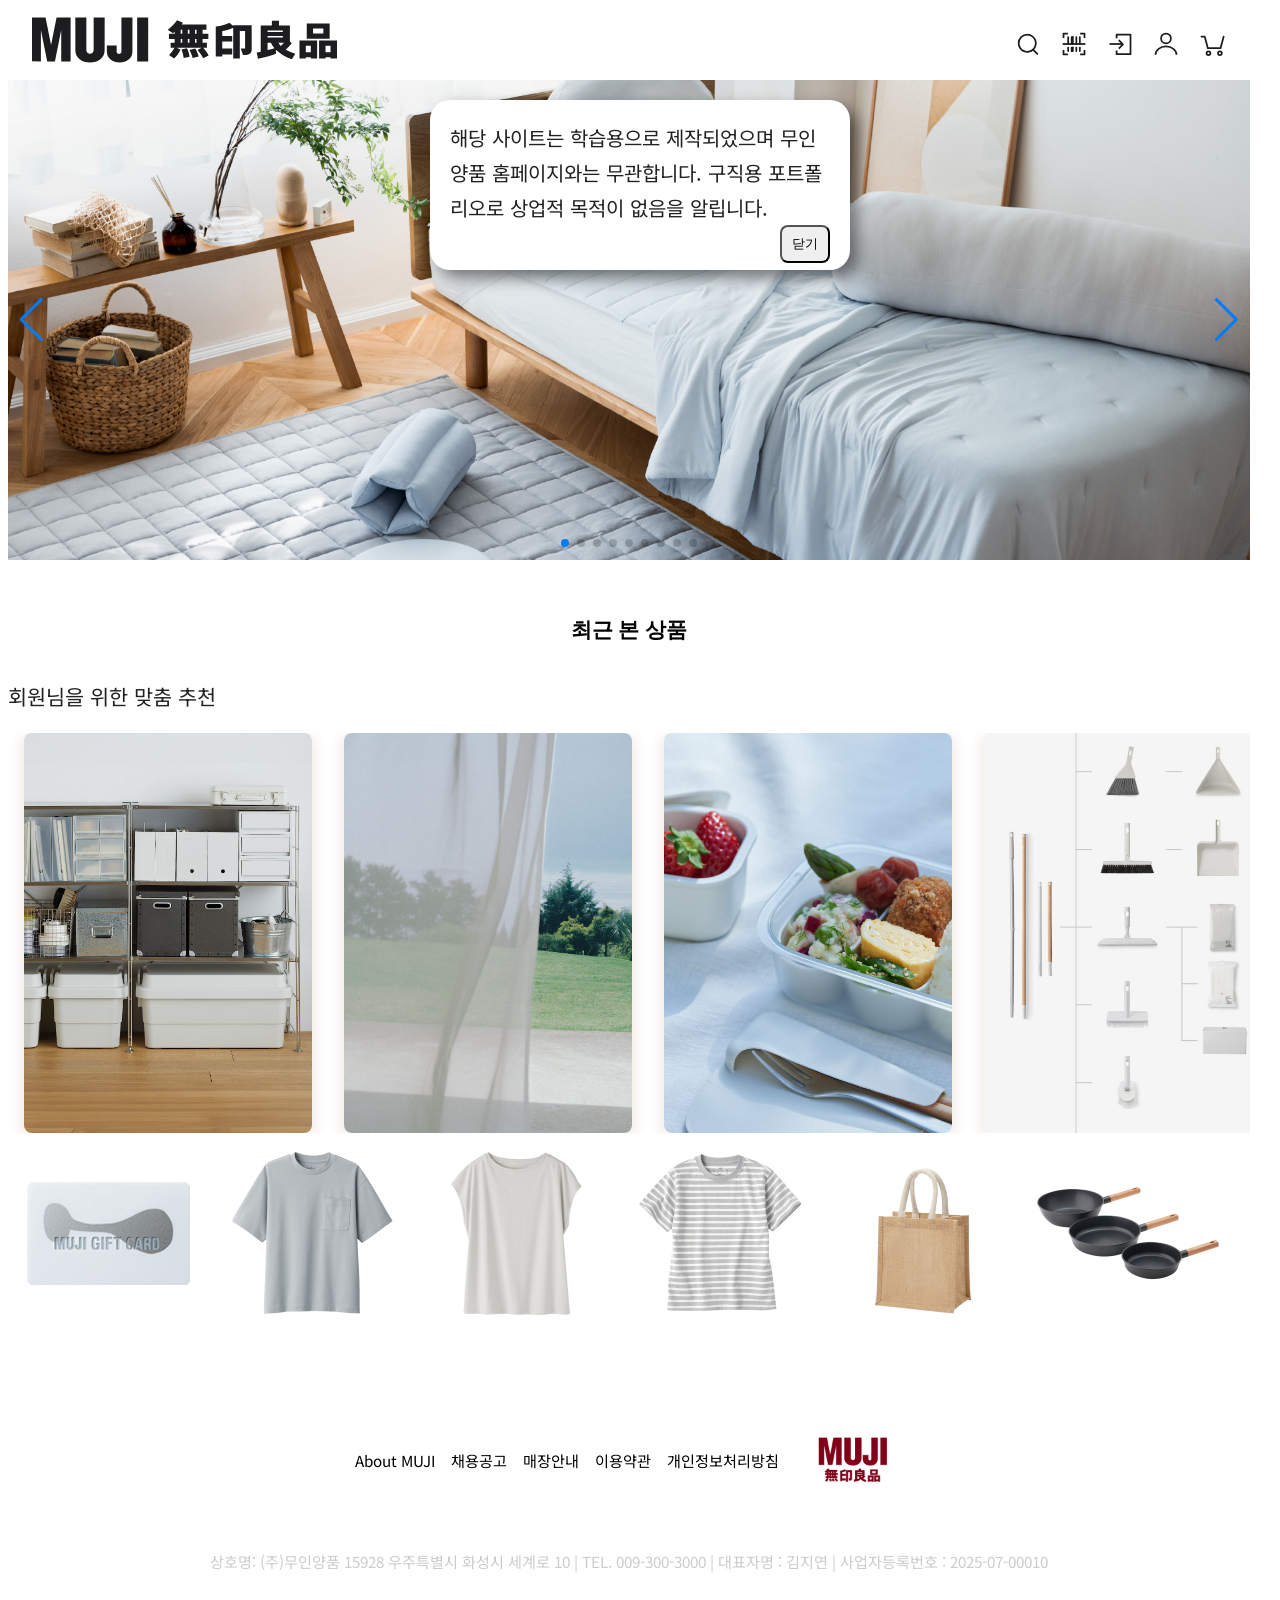
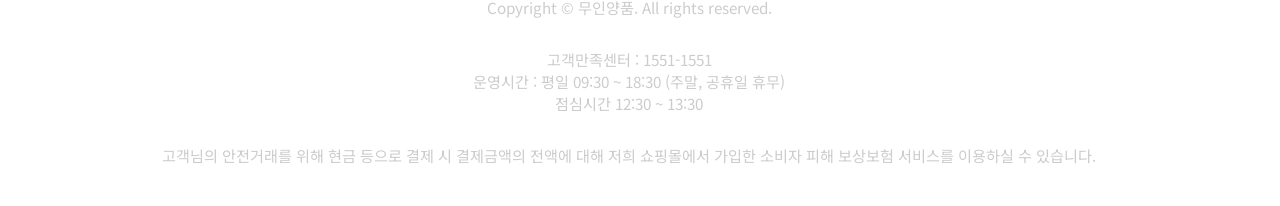
==== index.html @ 249a3c45 "Initial commit: MUJI project" ====
<!DOCTYPE html>
<html lang="ko">
  <head>
    <meta charset="UTF-8" />
    <meta name="viewport" content="width=device-width, initial-scale=1.0" />
    <title>무인양품(MUJI) 온라인스토어!</title>
    <link rel="stylesheet" href="css/index.css" />
    <link rel="stylesheet" href="https://cdn.jsdelivr.net/npm/swiper@11/swiper-bundle.min.css" />
    <script src="https://cdn.jsdelivr.net/npm/swiper@11/swiper-bundle.min.js"></script>
  </head>
  <body>
    <div class="popup">
      해당 사이트는 학습용으로 제작되었으며 무인양품 홈페이지와는 무관합니다.
      구직용 포트폴리오로 상업적 목적이 없음을 알립니다.
      <button>닫기</button>
    </div>

    <header class="header">
      <div class="header-inner">
        <h1 class="logo">
          <a href="index.html">
            <img src="img/muji_longlogo.svg" alt="무인양품 로고" />
          </a>
        </h1>
        <div class="header-icons">
          <button class="icon search" aria-label="검색">
            <img src="img/search.svg" alt="검색" />
          </button>
          <button class="icon barcode" aria-label="바코드">
            <img src="img/barcode.svg" alt="바코드" />
          </button>
          <button class="icon login" aria-label="로그인">
            <img src="img/login.svg" alt="로그인" />
          </button>
          <button class="icon user" aria-label="마이페이지">
            <img src="img/mypage.svg" alt="마이페이지" />
          </button>
          <button class="icon cart" aria-label="장바구니">
            <img src="img/cart.svg" alt="장바구니" />
          </button>
        </div>
      </div>
    </header>
    </nav>
<section class="main-menu">
  <div class="swiper">
    <div class="swiper-wrapper">
      <div class="swiper-slide"><img src="img/banner.jpg" alt="main" /></div>
      <div class="swiper-slide"><img src="img/banner2.jpg" alt="main" /></div>
      <div class="swiper-slide"><img src="img/banner3.jpg" alt="main" /></div>
      <div class="swiper-slide"><img src="img/banner4.jpg" alt="main" /></div>
      <div class="swiper-slide"><img src="img/banner5.jpg" alt="main" /></div>
      <div class="swiper-slide"><img src="img/banner6.jpg" alt="main" /></div>
      <div class="swiper-slide"><img src="img/banner7.jpg" alt="main" /></div>
      <div class="swiper-slide"><img src="img/banner8.jpg" alt="main" /></div>
      <div class="swiper-slide"><img src="img/banner9.jpg" alt="main" /></div>
    </div>
    <div class="swiper-button-next"></div>
    <div class="swiper-button-prev"></div>
    <div class="swiper-pagination"></div>    
  </div>
  <section class="main-menu-row">
    <div class="content-row">
      <button>최근 본 상품</button>
    </div>
    </section>

    <section class="main-photo">
      <div class="main-photo-title">회원님을 위한 맞춤 추천</div>
      <div class="main-photo-emit">
        <div class="main-photo-emit-inner">
          <img src="img/main_photo.jpg" alt="맞춤추천사진1"/>
          <img src="img/main_photo2.jpg" alt="맞춤추천사진2"/>
          <img src="img/main_photo3.jpg" alt="맞춤추천사진3"/>
          <img src="img/main_photo4.jpg" alt="맞춤추천사진4"/>
          <img src="img/main_photo5.jpg" alt="맞춤추천사진5"/>
          <img src="img/main_photo6.jpg" alt="맞춤추천사진6"/>
          <img src="img/main_photo7.jpg" alt="맞춤추천사진7"/>
          <img src="img/main_photo8.jpg" alt="맞춤추천사진8"/>
        </div>
      </div>
    </section>
    <div class="category">
        <img src="img/bn1.png" alt="카테고리"/>
        <img src="img/bn2.png" alt="카테고리"/>
        <img src="img/bn3.png" alt="카테고리"/>
        <img src="img/bn4.png" alt="카테고리"/>
        <img src="img/bn5.png" alt="카테고리"/>
        <img src="img/bn6.png" alt="카테고리"/>

  </div>

  <footer class="site-footer">
    <div class="footer-bottom">
      <div class="footer-logo">
        <img src="img/muji_logo.png" alt="무인양품 로고">
      </div>
      <div class="footer-links">
        <a href="#">About MUJI</a>
        <a href="#">채용공고</a>
        <a href="#">매장안내</a>
        <a href="#">이용약관</a>
        <a href="#">개인정보처리방침</a>
      </div>
      <div class="footer-info">
      <address>
        상호명: (주)무인양품 15928 우주특별시 화성시 세계로 10 | TEL. 009-300-3000 | 대표자명 : 김지연 | 사업자등록번호 : 2025-07-00010
      </address>
      <p>Copyright © 무인양품. All rights reserved.</p>
      <p>고객만족센터 : 1551-1551 <br>운영시간 : 평일 09:30 ~ 18:30 (주말, 공휴일 휴무)<br>점심시간 12:30 ~ 13:30</p>
      <p>고객님의 안전거래를 위해 현금 등으로 결제 시 결제금액의 전액에 대해 저희 쇼핑몰에서 가입한 소비자 피해 보상보험 서비스를 이용하실 수 있습니다.</p>
    </div>
  </footer>
  </div>

  <script>
  new Swiper('.swiper', {
    loop: true,
    pagination: { el: '.swiper-pagination', clickable: true },
    navigation: { nextEl: '.swiper-button-next', prevEl: '.swiper-button-prev' },
    slidesPerView: 1,
    spaceBetween: 0,    
  });
  </script>
  <script src="script/js.js"></script>

  </body>
</html>
---- css/index.css ----
@import url("https://fonts.googleapis.com/css2?family=Noto+Sans+KR:wght@400;500;700&display=swap");

body {
  margin-right: 30px;

  font-family: "Noto Sans KR", Arial, sans-serif;
  background: #fff;
  color: #222;
}
.header {
  background: #fff;
  position: sticky;
  top: 0;
  z-index: 200;
}
.icon {
  background: none;
  border: none;
  width: 28px;
  height: 28px;
  cursor: pointer;
  font-size: 1.3rem;
  padding: 0;
  margin: 0;
  box-shadow: none;
  outline: none;
}
.header-icons img {
  width: 100%;
  height: 100%;
  display: block;
  background: none;
  border: none;
  box-shadow: none;
}
.header-inner {
  max-width: 1200px;
  margin: 0 auto;
  display: flex;
  padding: 0 24px;
  height: 72px;
  justify-content: space-between;
  align-items: center;
}
.header-icons {
  display: flex;
  gap: 18px;
  justify-content: flex-end;
}
.swiper-slide img {
  width: 100%;
  display: block;
}

.main-menu .content-row button {
  background: white;
  color: #000000;
  border: none;
  border-radius: 8px;
  padding: 0.7em 1.6em;
  font-size: 1.3rem;
  font-weight: 600;
  cursor: pointer;
  margin: 10px;
}
.main-menu .content-row button:hover,
.main-menu .content-row button:focus {
  background: #e4dedc;
  box-shadow: 0 4px 16px rgba(123, 63, 0, 0.16);
  transform: translateY(-2px) scale(1.03);
  outline: none;
}
.main-menu-row {
  display: flex;
  align-items: center;
  gap: 2rem;
  margin-top: 2rem;
  justify-content: space-around;
}
.main-menu-row .content-row {
  flex-shrink: 0;
}
.main-menu-row .main-photo {
  display: flex;
  flex-direction: column;
  align-items: center;
  margin: 30px;
}
.main-photo .main-photo-title {
  width: 100%;
  text-align: right;
  font-size: 1.3rem;
  margin-bottom: 0.5em;
}
.main-menu-row .main-photo img {
  margin-top: 0;
  max-width: 60%;
  height: auto;
  border-radius: 8px;
  box-shadow: 0 4px 16px rgba(123, 63, 0, 0.16);
}
.logo img {
  height: 48px;
  width: auto;
}
.main-photo-swiper {
  width: 100%;
  height: 300px;
  max-width: 600px;
  margin: 10px auto 0 auto;
  display: flex;
  justify-content: center;
}
.main-photo-swiper .swiper-slide img {
  width: 100%;
  max-width: 600px;
  height: auto;
  border-radius: 8px;
  box-shadow: 0 4px 16px rgba(123, 63, 0, 0.16);
}
.main-photo-swiper .swiper-pagination {
  bottom: 8px;
}
.main-photo-swiper .swiper-button-next,
.main-photo-swiper .swiper-button-prev {
  color: #333;
}
.main-photo-title img {
  height: 180px;
  margin: 0 16px;
  border-radius: 8px;
  box-shadow: 0 4px 16px rgba(123, 63, 0, 0.16);
}
.main-photo-title {
  width: 100%;
  display: flex;
  align-items: center;
  background: none;
  padding: 12px 0;
}

.popup {
  position: fixed;
  width: 420px;
  height: 170px;
  background-color: white;
  border-radius: 20px;
  padding: 20px;
  box-sizing: border-box;
  font-size: 20px;
  z-index: 99999999;
  left: 50%;
  transform: translateX(-50%);
  top: 100px;
  box-shadow: 8px 8px 16px rgb(0, 0, 0, 0.5);
  line-height: 1.75;
}

.popup button {
  display: block;
  padding: 8px 10px;
  border-radius: 8px;
  position: absolute;
  right: 20px;
}
.site-footer {
  width: 100%;
  color: #fff;
  padding: 32px 0 0 0;
  margin-top: 40px;
  display: flex;
  flex-direction: column;
  align-items: center;
}

.footer-bottom {
  display: flex;
  flex-direction: row-reverse;
  align-items: center;
  justify-content: center;
  flex-wrap: wrap;
  gap: 24px;
  padding-bottom: 16px;
  width: 100%;
}

.footer-logo {
  display: flex;
  justify-content: center;
  align-items: center;
}

.footer-logo img {
  height: 100px;
}

.footer-links {
  display: flex;
  gap: 16px;
  flex-wrap: wrap;
  justify-content: center;
  align-items: center;
}

.footer-links a {
  color: #000000;
  text-decoration: none;
  font-size: 0.95rem;
}

.footer-info {
  margin-top: 16px;
  font-size: 0.95rem;
  color: #ccc;
  display: flex;
  flex-direction: column;
  align-items: center;
  text-align: center;
}

.footer-info address {
  font-style: normal;
  margin-bottom: 8px;
  text-align: center;
}

/* main-photo-emit 애니메이션 */
.main-photo-emit {
  display: flex;
  gap: 24px;
  overflow: hidden;
  width: 100%;
  animation: emit-scroll 18s linear infinite;
}

@keyframes emit-scroll {
  0% {
    transform: translateX(0);
  }
  100% {
    transform: translateX(-50%);
  }
}

/* 이미지 반복 효과를 위해 이미지 그룹을 두 번 렌더링할 때 사용 */
.main-photo-emit-inner {
  display: flex;
}

.main-photo-emit img {
  height: 400px;
  border-radius: 8px;
  box-shadow: 0 4px 16px rgba(123, 63, 0, 0.16);
  margin: 0 16px;
}
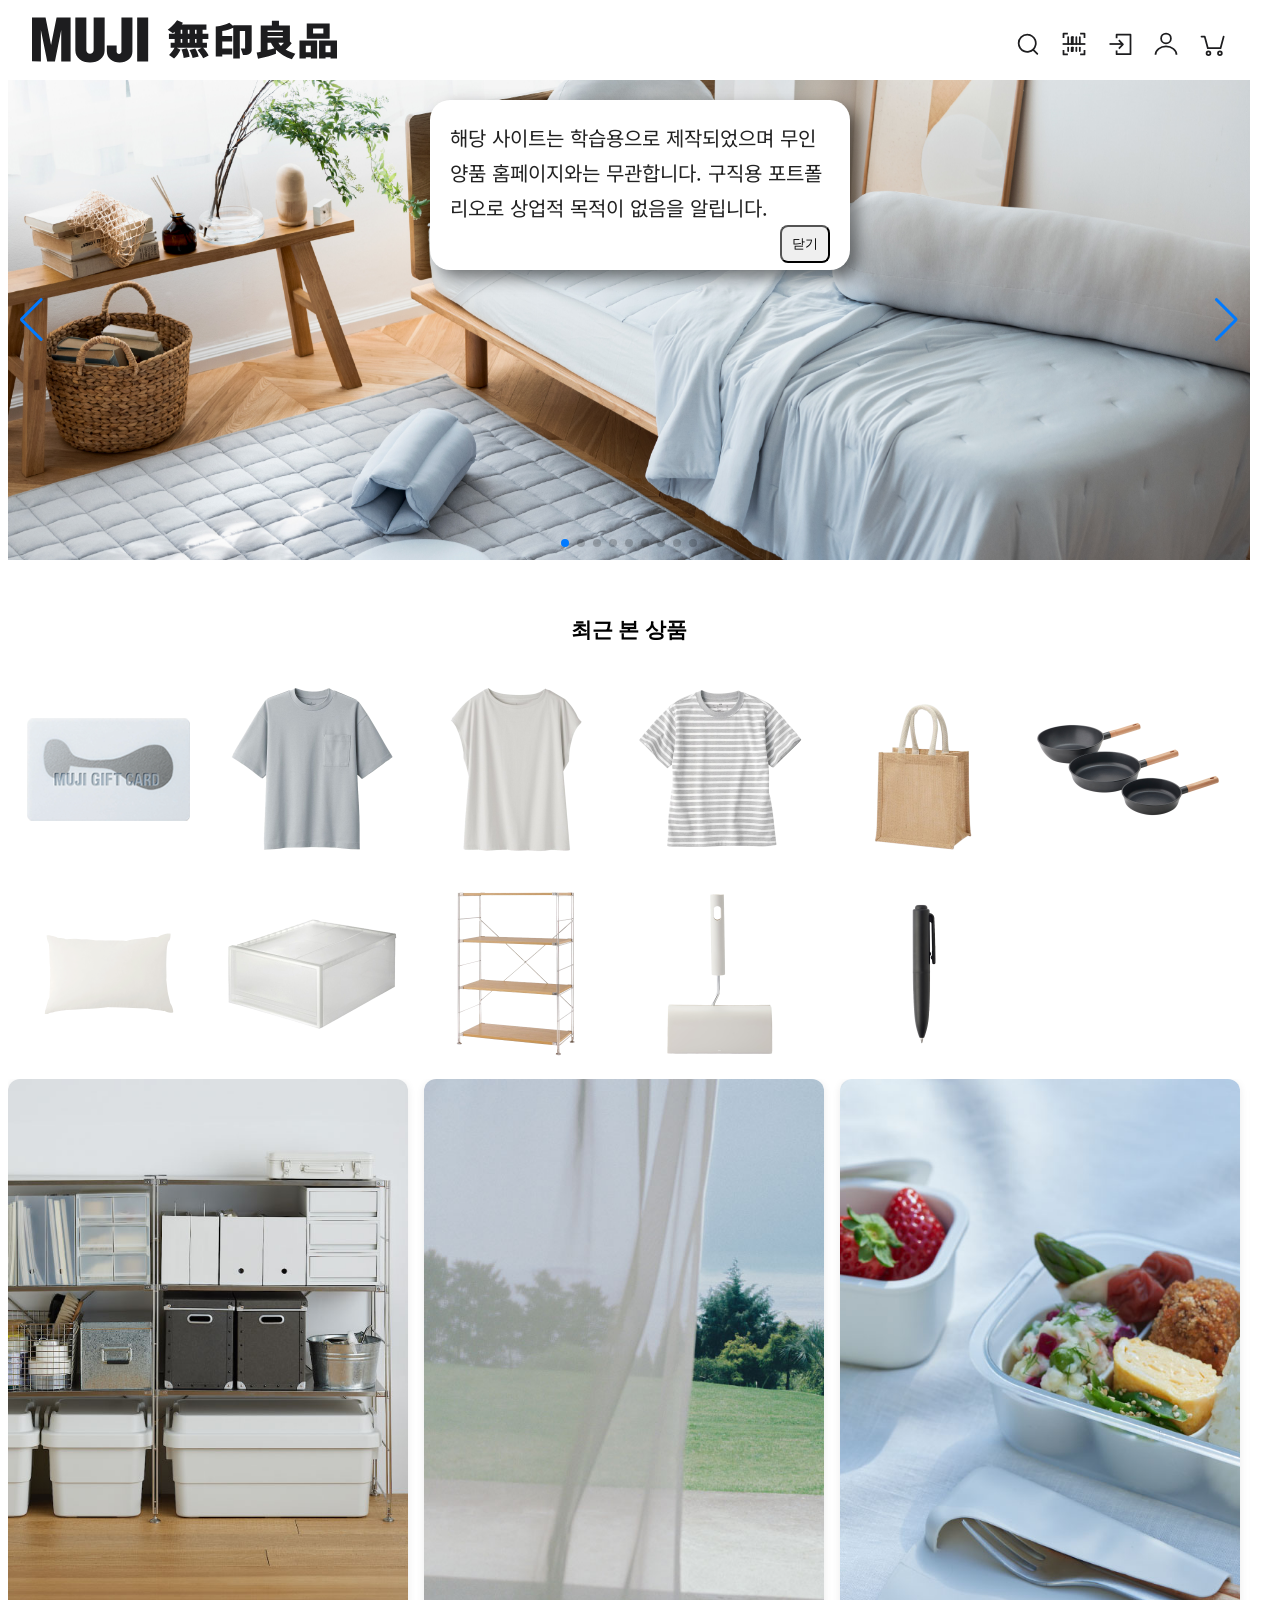
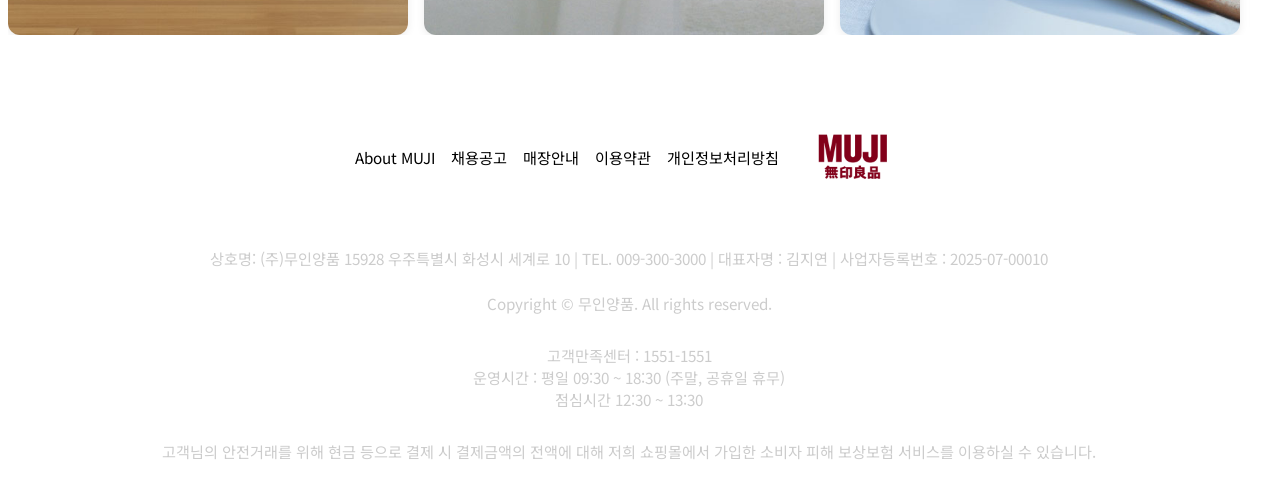
==== commit 71b4fc3a: "main-photo 애니메이션 및 카테고리 이미지 추가" ====
--- a/index.html
+++ b/index.html
@@ -64,9 +64,22 @@
       <button>최근 본 상품</button>
     </div>
     </section>
+    <div class="category">
+        <img src="img/bn1.png" alt="카테고리"/>
+        <img src="img/bn2.png" alt="카테고리"/>
+        <img src="img/bn3.png" alt="카테고리"/>
+        <img src="img/bn4.png" alt="카테고리"/>
+        <img src="img/bn5.png" alt="카테고리"/>
+        <img src="img/bn6.png" alt="카테고리"/>
+        <img src="img/bn7.png" alt="카테고리"/>
+        <img src="img/bn8.png" alt="카테고리"/>
+        <img src="img/bn9.png" alt="카테고리"/>
+        <img src="img/bn10.png" alt="카테고리"/>
+        <img src="img/bn12.png" alt="카테고리"/>
+      </div>
 
     <section class="main-photo">
-      <div class="main-photo-title">회원님을 위한 맞춤 추천</div>
+      <div class="main-photo-title"></div>
       <div class="main-photo-emit">
         <div class="main-photo-emit-inner">
           <img src="img/main_photo.jpg" alt="맞춤추천사진1"/>
@@ -80,15 +93,6 @@
         </div>
       </div>
     </section>
-    <div class="category">
-        <img src="img/bn1.png" alt="카테고리"/>
-        <img src="img/bn2.png" alt="카테고리"/>
-        <img src="img/bn3.png" alt="카테고리"/>
-        <img src="img/bn4.png" alt="카테고리"/>
-        <img src="img/bn5.png" alt="카테고리"/>
-        <img src="img/bn6.png" alt="카테고리"/>
-
-  </div>
 
   <footer class="site-footer">
     <div class="footer-bottom">
--- a/css/index.css
+++ b/css/index.css
@@ -86,57 +86,9 @@
   align-items: center;
   margin: 30px;
 }
-.main-photo .main-photo-title {
-  width: 100%;
-  text-align: right;
-  font-size: 1.3rem;
-  margin-bottom: 0.5em;
-}
-.main-menu-row .main-photo img {
-  margin-top: 0;
-  max-width: 60%;
-  height: auto;
-  border-radius: 8px;
-  box-shadow: 0 4px 16px rgba(123, 63, 0, 0.16);
-}
 .logo img {
   height: 48px;
   width: auto;
-}
-.main-photo-swiper {
-  width: 100%;
-  height: 300px;
-  max-width: 600px;
-  margin: 10px auto 0 auto;
-  display: flex;
-  justify-content: center;
-}
-.main-photo-swiper .swiper-slide img {
-  width: 100%;
-  max-width: 600px;
-  height: auto;
-  border-radius: 8px;
-  box-shadow: 0 4px 16px rgba(123, 63, 0, 0.16);
-}
-.main-photo-swiper .swiper-pagination {
-  bottom: 8px;
-}
-.main-photo-swiper .swiper-button-next,
-.main-photo-swiper .swiper-button-prev {
-  color: #333;
-}
-.main-photo-title img {
-  height: 180px;
-  margin: 0 16px;
-  border-radius: 8px;
-  box-shadow: 0 4px 16px rgba(123, 63, 0, 0.16);
-}
-.main-photo-title {
-  width: 100%;
-  display: flex;
-  align-items: center;
-  background: none;
-  padding: 12px 0;
 }
 
 .popup {
@@ -223,17 +175,17 @@
   margin-bottom: 8px;
   text-align: center;
 }
-
-/* main-photo-emit 애니메이션 */
 .main-photo-emit {
-  display: flex;
-  gap: 24px;
   overflow: hidden;
   width: 100%;
-  animation: emit-scroll 18s linear infinite;
-}
-
-@keyframes emit-scroll {
+}
+.main-photo-emit-inner {
+  display: flex;
+  gap: 16px;
+  animation: mainPhotoScroll 20s linear infinite;
+  width: max-content;
+}
+@keyframes mainPhotoScroll {
   0% {
     transform: translateX(0);
   }
@@ -241,15 +193,13 @@
     transform: translateX(-50%);
   }
 }
-
-/* 이미지 반복 효과를 위해 이미지 그룹을 두 번 렌더링할 때 사용 */
-.main-photo-emit-inner {
-  display: flex;
-}
-
-.main-photo-emit img {
-  height: 400px;
-  border-radius: 8px;
-  box-shadow: 0 4px 16px rgba(123, 63, 0, 0.16);
-  margin: 0 16px;
-}
+.main-photo-emit-inner img {
+  width: 400px;
+  height: auto;
+  border-radius: 12px;
+  box-shadow: 0 2px 8px rgba(0, 0, 0, 0.08);
+  transition: transform 0.3s;
+}
+.main-photo-emit-inner img:hover {
+  transform: scale(1.08);
+}
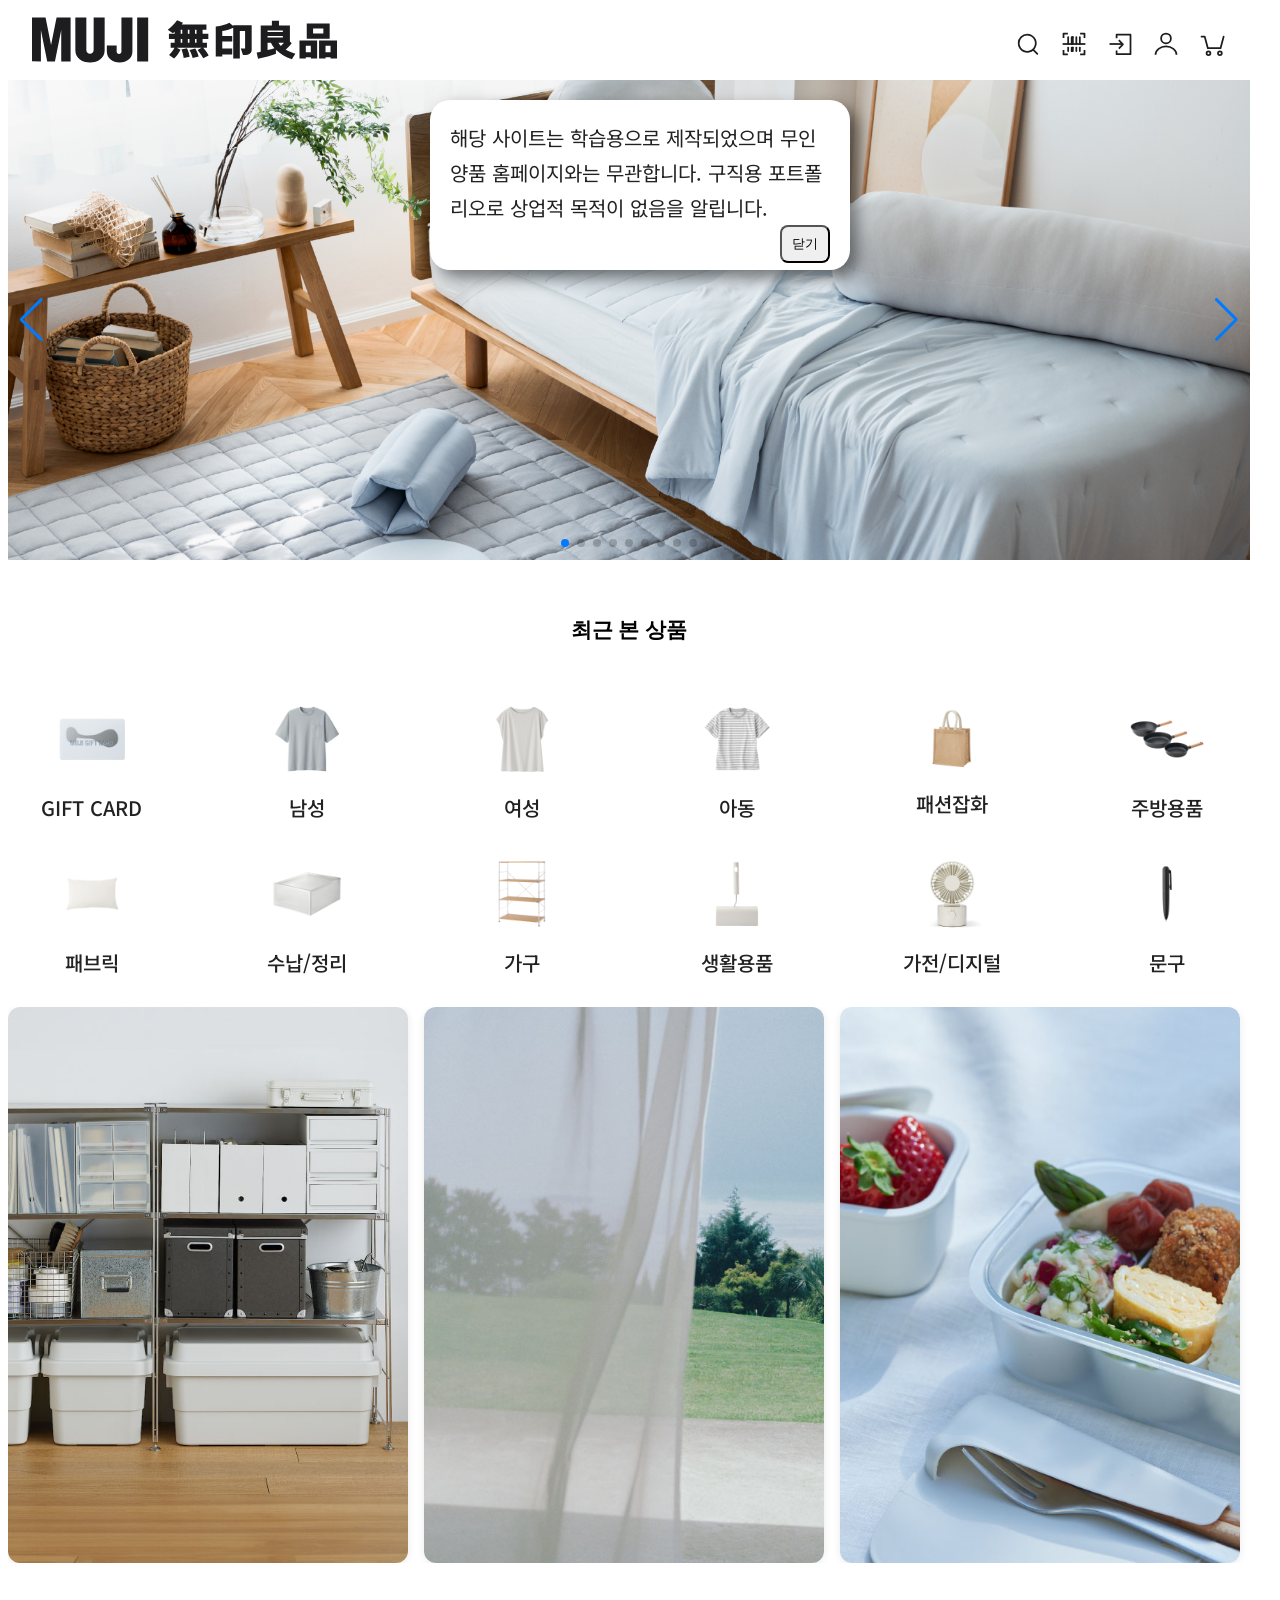
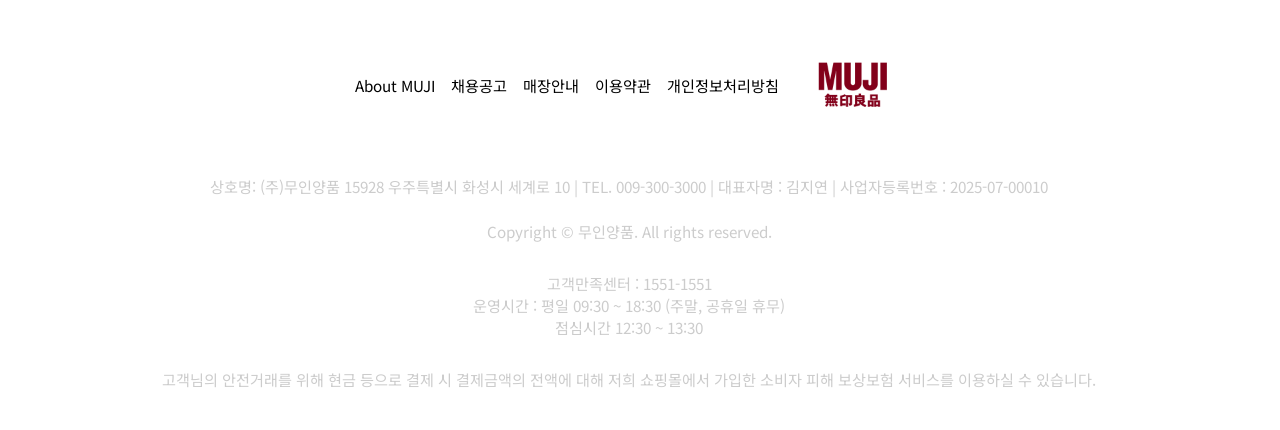
==== commit 2a7303ba: "파비콘 및 카테고리 추가" ====
--- a/index.html
+++ b/index.html
@@ -3,10 +3,11 @@
   <head>
     <meta charset="UTF-8" />
     <meta name="viewport" content="width=device-width, initial-scale=1.0" />
-    <title>무인양품(MUJI) 온라인스토어!</title>
+    <title>무인양품(MUJI) 온라인스토어</title>
     <link rel="stylesheet" href="css/index.css" />
     <link rel="stylesheet" href="https://cdn.jsdelivr.net/npm/swiper@11/swiper-bundle.min.css" />
     <script src="https://cdn.jsdelivr.net/npm/swiper@11/swiper-bundle.min.js"></script>
+    <link rel="icon" type="image/png" href="img/muji_logo.png" />
   </head>
   <body>
     <div class="popup">
@@ -64,19 +65,58 @@
       <button>최근 본 상품</button>
     </div>
     </section>
+  <section class="main-category">
     <div class="category">
-        <img src="img/bn1.png" alt="카테고리"/>
-        <img src="img/bn2.png" alt="카테고리"/>
-        <img src="img/bn3.png" alt="카테고리"/>
-        <img src="img/bn4.png" alt="카테고리"/>
-        <img src="img/bn5.png" alt="카테고리"/>
-        <img src="img/bn6.png" alt="카테고리"/>
-        <img src="img/bn7.png" alt="카테고리"/>
-        <img src="img/bn8.png" alt="카테고리"/>
-        <img src="img/bn9.png" alt="카테고리"/>
-        <img src="img/bn10.png" alt="카테고리"/>
-        <img src="img/bn12.png" alt="카테고리"/>
-      </div>
+      <a class="category-item" href="#">
+        <img src="img/bn1.png" alt="GIFT CARD" />
+        <span>GIFT CARD</span>
+      </a>
+      <a class="category-item" href="#">
+        <img src="img/bn2.png" alt="남성" />
+        <span>남성</span>
+      </a>
+      <a class="category-item" href="#">
+        <img src="img/bn3.png" alt="여성" />
+        <span>여성</span>
+      </a>
+      <a class="category-item" href="#">
+        <img src="img/bn4.png" alt="아동" />
+        <span>아동</span>
+      </a>
+      <a class="category-item" href="#">
+        <img src="img/bn5.png" alt="패션잡화" />
+        <span>패션잡화</span>
+      </a>
+      <a class="category-item" href="#">
+        <img src="img/bn6.png" alt="주방용품" />
+        <span>주방용품</span>
+      </a>
+      <a class="category-item" href="#">
+        <img src="img/bn7.png" alt="패브릭" />
+        <span>패브릭</span>
+      </a>
+      <a class="category-item" href="#">
+        <img src="img/bn8.png" alt="수납/정리" />
+        <span>수납/정리</span>
+      </a>
+      <a class="category-item" href="#">
+        <img src="img/bn9.png" alt="가구" />
+        <span>가구</span>
+      </a>
+      <a class="category-item" href="#">
+        <img src="img/bn10.png" alt="생활용품" />
+        <span>생활용품</span>
+      </a>
+      <a class="category-item" href="#">
+        <img src="img/bn11.png" alt="가전/디지털" />
+        <span>가전/디지털</span>
+      </a>
+      <a class="category-item" href="#">
+        <img src="img/bn12.png" alt="문구" />
+        <span>문구</span>
+      </a>
+    </div>
+    </section>
 
     <section class="main-photo">
       <div class="main-photo-title"></div>
--- a/css/index.css
+++ b/css/index.css
@@ -89,6 +89,40 @@
 .logo img {
   height: 48px;
   width: auto;
+}
+
+.category {
+  display: grid;
+  grid-template-columns: repeat(6, 1fr);
+  grid-template-rows: repeat(2, 1fr);
+  gap: 32px 48px;
+  justify-items: center;
+  align-items: center;
+  margin: 30px 0;
+  background: white;
+  width: 100%;
+}
+
+.category-item {
+  display: flex;
+  flex-direction: column;
+  align-items: center;
+  gap: 8px;
+  text-decoration: none;
+}
+
+.category-item img {
+  width: 80px;
+  height: auto;
+  margin-bottom: 4px;
+}
+
+.category-item span {
+  font-size: 1.25rem;
+  color: #222;
+  font-weight: 500;
+  margin-top: 2px;
+  text-decoration: none;
 }
 
 .popup {
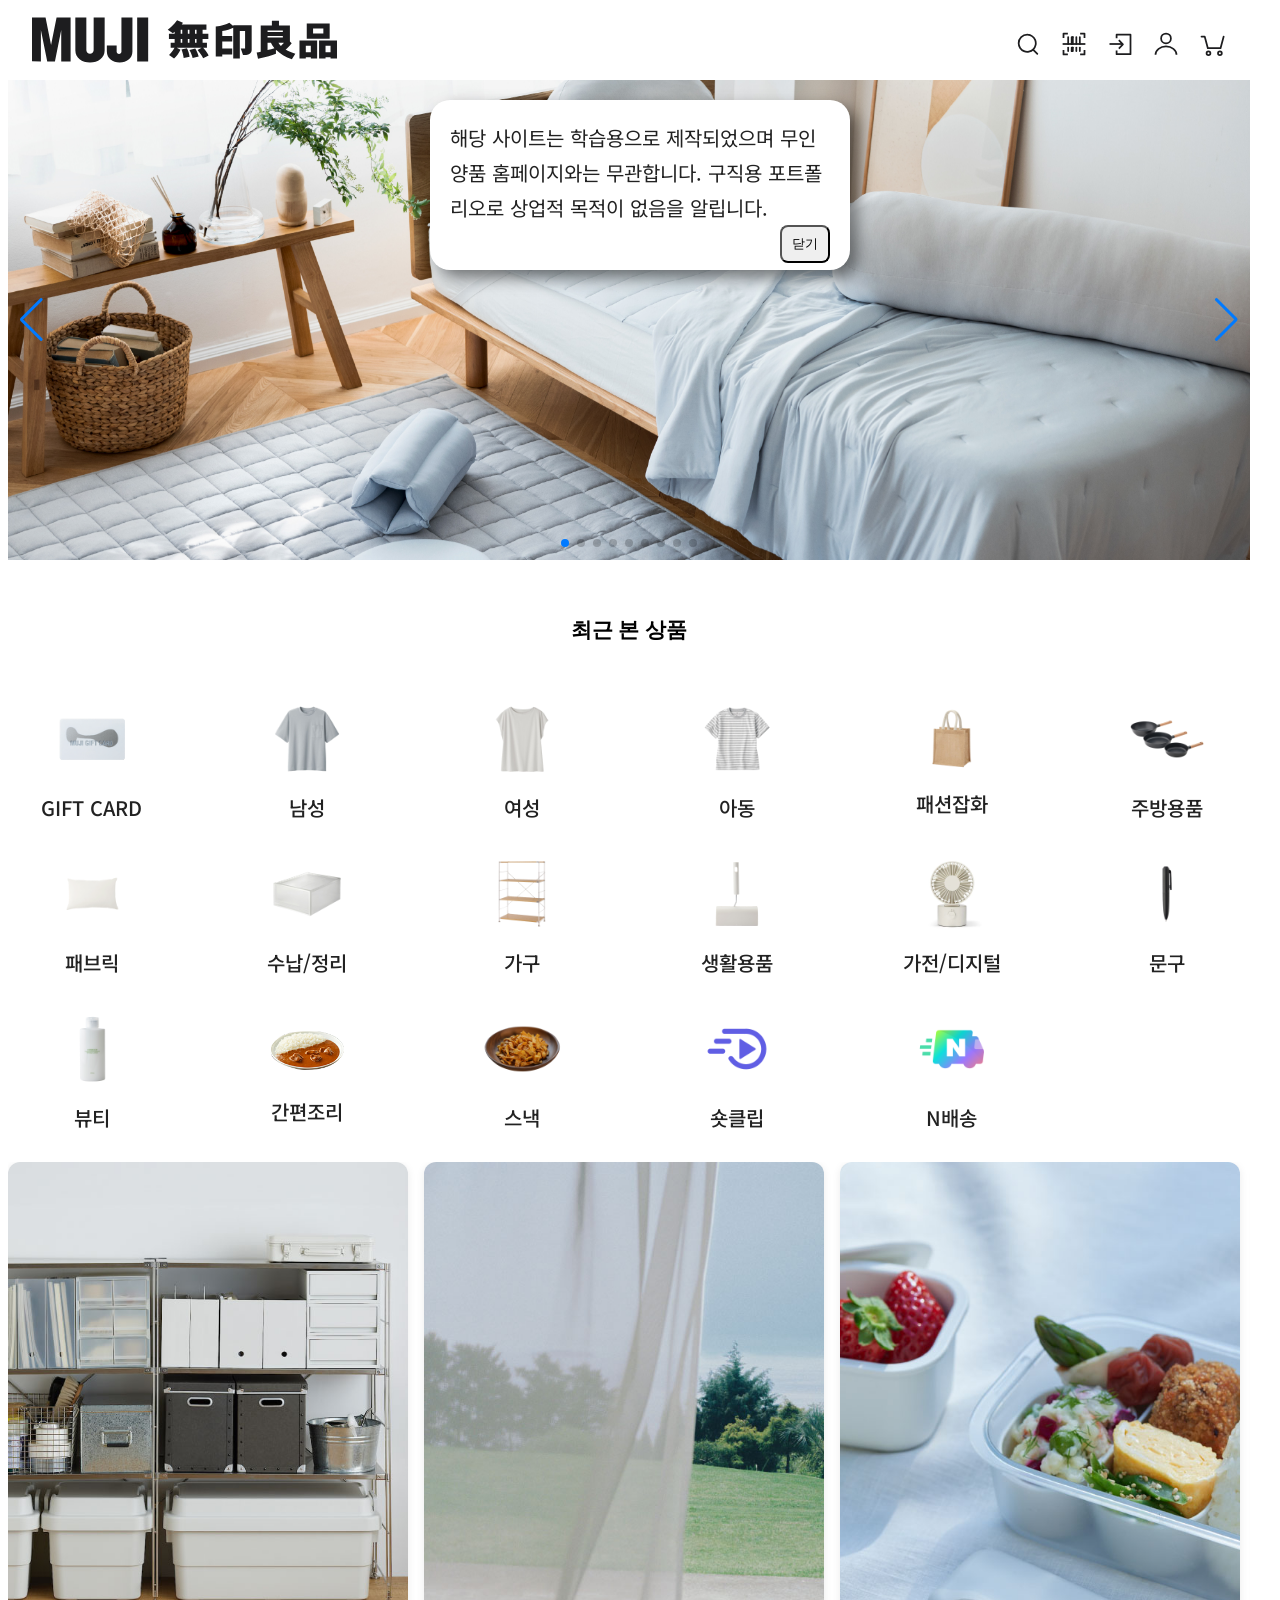
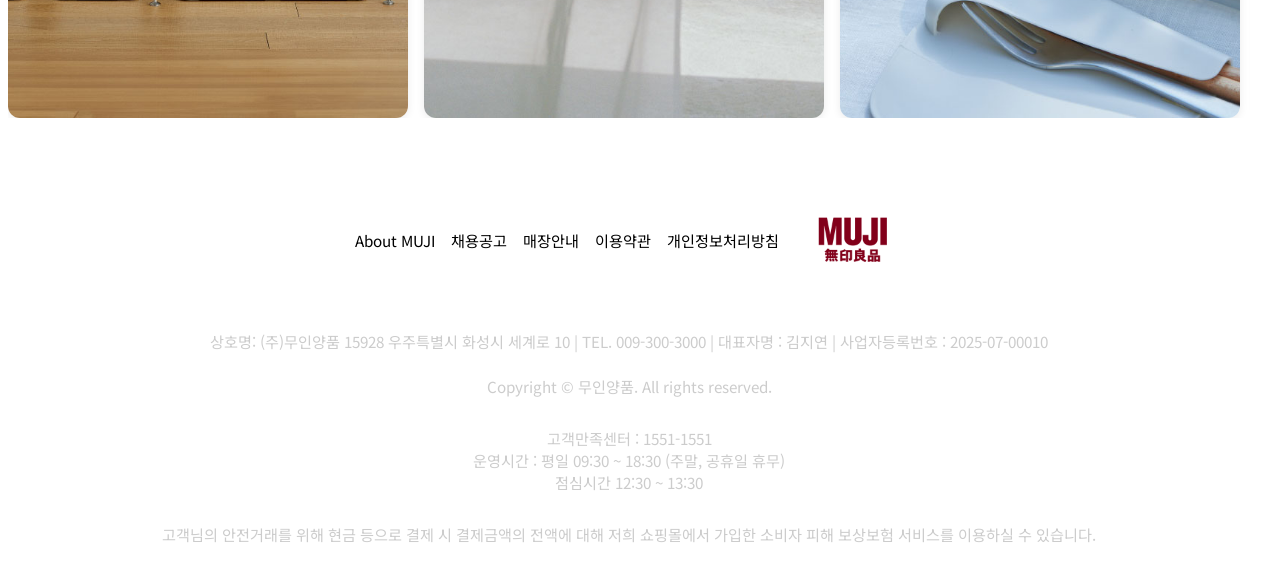
==== commit 4fd7e9bc: "카테고리 수정" ====
--- a/index.html
+++ b/index.html
@@ -115,6 +115,26 @@
         <img src="img/bn12.png" alt="문구" />
         <span>문구</span>
       </a>
+      <a class="category-item" href="#">
+        <img src="img/bn13.png" alt="뷰티" />
+        <span>뷰티</span>
+      </a>
+      <a class="category-item" href="#">
+        <img src="img/bn14.png" alt="간편조리" />
+        <span>간편조리</span>
+      </a>
+      <a class="category-item" href="#">
+        <img src="img/bn15.png" alt="스낵" />
+        <span>스낵</span>
+      </a>
+      <a class="category-item" href="#">
+        <img src="img/bn16.png" alt="숏클립" />
+        <span>숏클립</span>
+      </a>
+      <a class="category-item" href="#">
+        <img src="img/bn17.png" alt="N배송" />
+        <span>N배송</span>
+      </a>
     </div>
     </section>
 
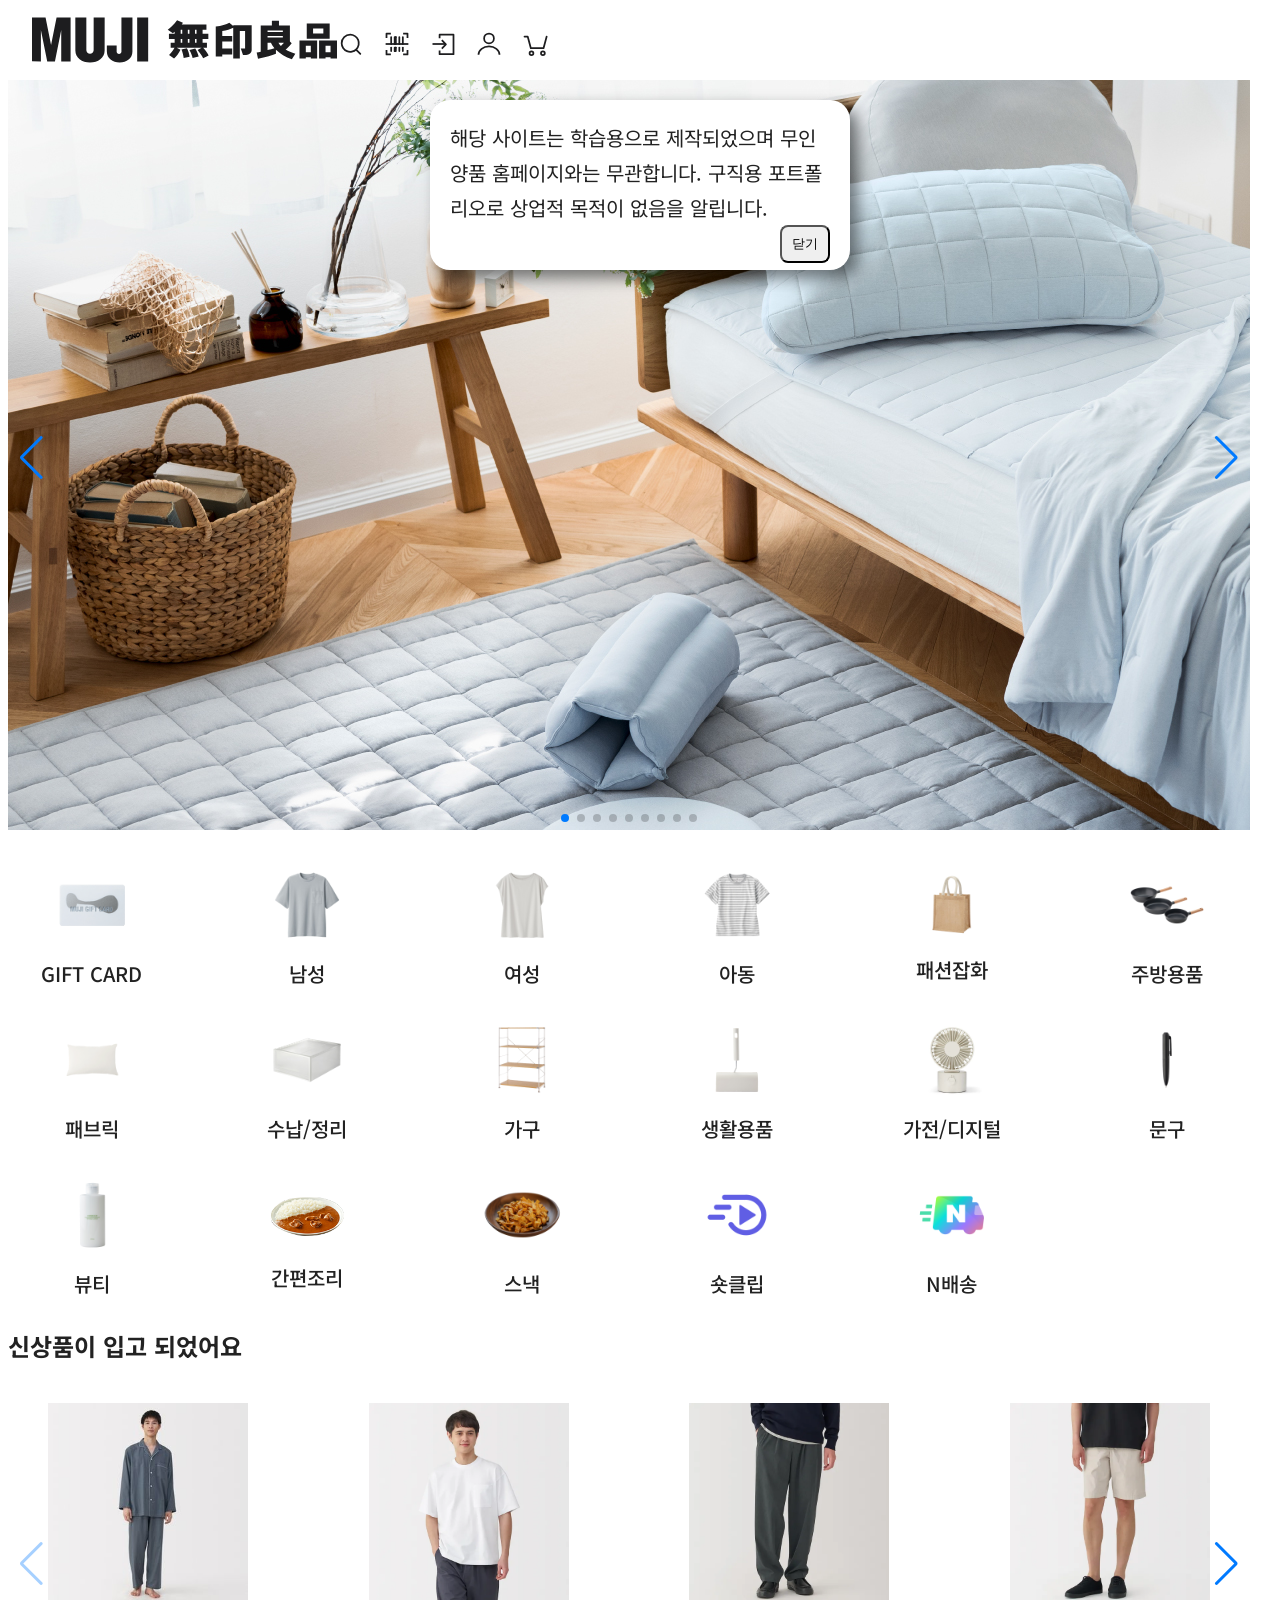
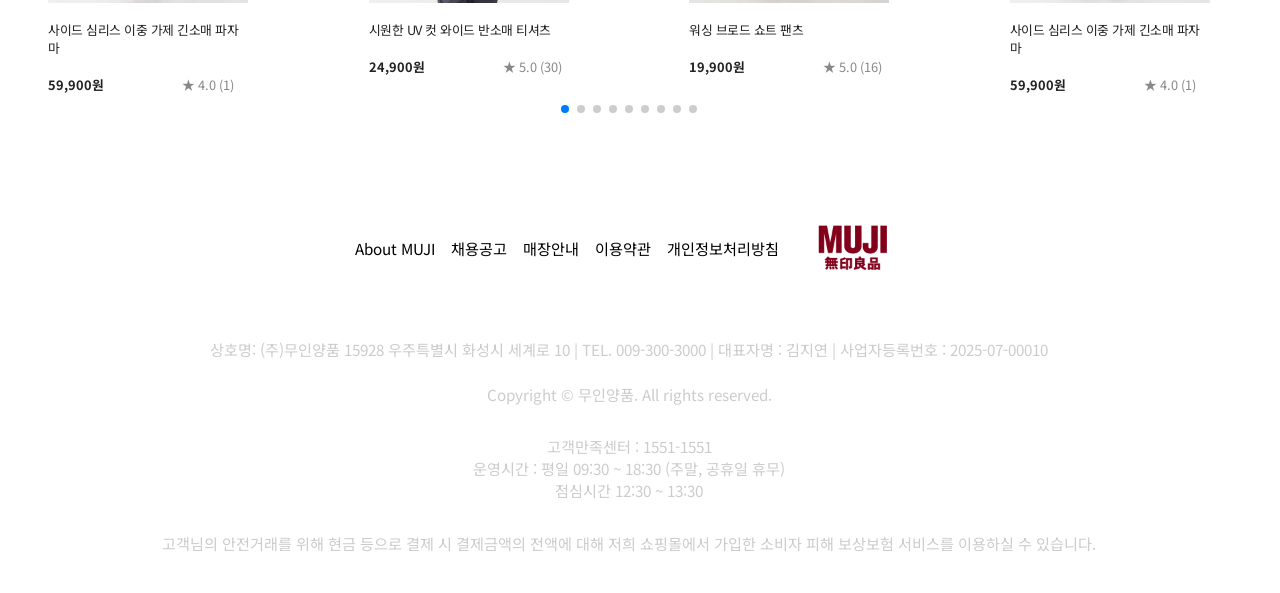
==== commit af71c661: "product 추가" ====
--- a/index.html
+++ b/index.html
@@ -42,9 +42,8 @@
         </div>
       </div>
     </header>
-    </nav>
-<section class="main-menu">
-  <div class="swiper">
+    <section class="main-menu">
+    <div class="swiper">
     <div class="swiper-wrapper">
       <div class="swiper-slide"><img src="img/banner.jpg" alt="main" /></div>
       <div class="swiper-slide"><img src="img/banner2.jpg" alt="main" /></div>
@@ -59,14 +58,9 @@
     <div class="swiper-button-next"></div>
     <div class="swiper-button-prev"></div>
     <div class="swiper-pagination"></div>    
-  </div>
-  <section class="main-menu-row">
-    <div class="content-row">
-      <button>최근 본 상품</button>
-    </div>
-    </section>
-  <section class="main-category">
-    <div class="category">
+    </div>
+    <section class="main-category">
+      <div class="category">
       <a class="category-item" href="#">
         <img src="img/bn1.png" alt="GIFT CARD" />
         <span>GIFT CARD</span>
@@ -137,24 +131,137 @@
       </a>
     </div>
     </section>
-
-    <section class="main-photo">
-      <div class="main-photo-title"></div>
-      <div class="main-photo-emit">
-        <div class="main-photo-emit-inner">
-          <img src="img/main_photo.jpg" alt="맞춤추천사진1"/>
-          <img src="img/main_photo2.jpg" alt="맞춤추천사진2"/>
-          <img src="img/main_photo3.jpg" alt="맞춤추천사진3"/>
-          <img src="img/main_photo4.jpg" alt="맞춤추천사진4"/>
-          <img src="img/main_photo5.jpg" alt="맞춤추천사진5"/>
-          <img src="img/main_photo6.jpg" alt="맞춤추천사진6"/>
-          <img src="img/main_photo7.jpg" alt="맞춤추천사진7"/>
-          <img src="img/main_photo8.jpg" alt="맞춤추천사진8"/>
+    <section class="new-product">
+      <h2>신상품이 입고 되었어요</h2>
+      <div class="product-swiper swiper">
+        <div class="swiper-wrapper">
+          <div class="swiper-slide">
+            <div class="product">
+              <img src="img/product-1.jpg" alt="사이드 심리스 이중 가제 긴소매 파자마">
+              <div class="product-title">사이드 심리스 이중 가제 긴소매 파자마</div>
+              <div class="product-info-row">
+                <span class="product-price">59,900원</span>
+                <span class="product-rating">★ 4.0 (1)</span>
+              </div>
+            </div>
+          </div>
+          <div class="swiper-slide">
+            <div class="product">
+              <img src="img/product-2.jpg" alt="시원한 UV 컷 와이드 반소매 티셔츠">
+              <div class="product-title">시원한 UV 컷 와이드 반소매 티셔츠</div>
+              <div class="product-info-row">
+                <span class="product-price">24,900원</span>
+                <span class="product-rating">★ 5.0 (30)</span>
+              </div>
+            </div>
+          </div>
+          <div class="swiper-slide">
+            <div class="product">
+              <img src="img/product-3.jpg" alt="워싱 브로드 쇼트 팬츠">
+              <div class="product-title">워싱 브로드 쇼트 팬츠</div>
+              <div class="product-info-row">
+                <span class="product-price">19,900원</span>
+                <span class="product-rating">★ 5.0 (16)</span>
+              </div>
+            </div>
+          </div>
+          <div class="swiper-slide">
+            <div class="product">
+              <img src="img/product-4.jpg" alt="사이드 심리스 이중 가제 긴소매 파자마">
+              <div class="product-title">사이드 심리스 이중 가제 긴소매 파자마</div>
+              <div class="product-info-row">
+                <span class="product-price">59,900원</span>
+                <span class="product-rating">★ 4.0 (1)</span>
+              </div>
+            </div>
+          </div>
+          <div class="swiper-slide">
+            <div class="product">
+              <img src="img/product-5.jpg" alt="워싱 코튼 이지 팬츠">
+              <div class="product-title">워싱 코튼 이지 팬츠</div>
+              <div class="product-info-row">
+                <span class="product-price">19,900원</span>
+                <span class="product-rating">★ 5.0 (4)</span>
+              </div>
+            </div>
+          </div>
+          <div class="swiper-slide">
+            <div class="product">
+              <img src="img/product-6.jpg" alt="입는 타월 양면 파일 5부소매 룸 웨어 세트">
+              <div class="product-title">입는 타월 양면 파일 5부소매 룸 웨어 세트</div>
+              <div class="product-info-row">
+                <span class="product-price">49,900원</span>
+                <span class="product-rating">★ 0.0 (0)</span>
+              </div>
+            </div>
+          </div>
+          <div class="swiper-slide">
+            <div class="product">
+              <img src="img/product-7.jpg" alt="워싱 브로드 셔츠 재킷">
+              <div class="product-title">워싱 브로드 셔츠 재킷</div>
+              <div class="product-info-row">
+                <span class="product-price">39,900원</span>
+                <span class="product-rating">★ 5.0 (1)</span>
+              </div>
+            </div>
+          </div>
+          <div class="swiper-slide">
+            <div class="product">
+              <img src="img/product-8.jpg" alt="워싱 브로드 레귤러 칼라 긴소매 셔츠">
+              <div class="product-title">워싱 브로드 레귤러 칼라 긴소매 셔츠</div>
+              <div class="product-info-row">
+                <span class="product-price">29,900원</span>
+                <span class="product-rating">★ 0.0 (0)</span>
+              </div>
+            </div>
+          </div>
+          <div class="swiper-slide">
+            <div class="product">
+              <img src="img/product-9.jpg" alt="통기성이 좋은 재킷">
+              <div class="product-title">통기성이 좋은 재킷</div>
+              <div class="product-info-row">
+                <span class="product-price">79,900원</span>
+                <span class="product-rating">★ 0.0 (0)</span>
+              </div>
+            </div>
+          </div>
+          <div class="swiper-slide">
+            <div class="product">
+              <img src="img/product-10.jpg" alt="저지 크루넥 긴소매 티셔츠">
+              <div class="product-title">저지 크루넥 긴소매 티셔츠</div>
+              <div class="product-info-row">
+                <span class="product-price">14,900원</span>
+                <span class="product-rating">★ 0.0 (0)</span>
+              </div>
+            </div>
+          </div>
+          <div class="swiper-slide">
+            <div class="product">
+              <img src="img/product-12.jpg" alt="저지 크루넥 반소매 티셔츠">
+              <div class="product-title">저지 크루넥 반소매 티셔츠</div>
+              <div class="product-info-row">
+                <span class="product-price">14,900원</span>
+                <span class="product-rating">★ 0.0 (0)</span>
+              </div>
+            </div>
+          </div>
+          <div class="swiper-slide">
+            <div class="product">
+              <img src="img/product-13.jpg" alt="저지 크루넥 반소매 티셔츠">
+              <div class="product-title">저지 크루넥 반소매 티셔츠</div>
+              <div class="product-info-row">
+                <span class="product-price">12,900원</span>
+                <span class="product-rating">★ 4.7 (67)</span>
+              </div>
+            </div>
+          </div>
         </div>
+        <div class="swiper-button-next"></div>
+        <div class="swiper-button-prev"></div>
+        <div class="swiper-pagination"></div>
       </div>
     </section>
-
-  <footer class="site-footer">
+    <footer class="site-footer">
     <div class="footer-bottom">
       <div class="footer-logo">
         <img src="img/muji_logo.png" alt="무인양품 로고">
@@ -173,11 +280,11 @@
       <p>Copyright © 무인양품. All rights reserved.</p>
       <p>고객만족센터 : 1551-1551 <br>운영시간 : 평일 09:30 ~ 18:30 (주말, 공휴일 휴무)<br>점심시간 12:30 ~ 13:30</p>
       <p>고객님의 안전거래를 위해 현금 등으로 결제 시 결제금액의 전액에 대해 저희 쇼핑몰에서 가입한 소비자 피해 보상보험 서비스를 이용하실 수 있습니다.</p>
-    </div>
-  </footer>
-  </div>
+     </div>
+    </div>
+   </footer>
 
-  <script>
+    <script>
   new Swiper('.swiper', {
     loop: true,
     pagination: { el: '.swiper-pagination', clickable: true },
@@ -185,8 +292,8 @@
     slidesPerView: 1,
     spaceBetween: 0,    
   });
-  </script>
-  <script src="script/js.js"></script>
+    </script>
+   <script src="script/js.js"></script>
 
   </body>
 </html>
--- a/css/index.css
+++ b/css/index.css
@@ -2,7 +2,6 @@
 
 body {
   margin-right: 30px;
-
   font-family: "Noto Sans KR", Arial, sans-serif;
   background: #fff;
   color: #222;
@@ -34,22 +33,17 @@
   box-shadow: none;
 }
 .header-inner {
-  max-width: 1200px;
+  max-width: 1280px;
   margin: 0 auto;
   display: flex;
   padding: 0 24px;
   height: 72px;
-  justify-content: space-between;
   align-items: center;
 }
 .header-icons {
   display: flex;
   gap: 18px;
   justify-content: flex-end;
-}
-.swiper-slide img {
-  width: 100%;
-  display: block;
 }
 
 .main-menu .content-row button {
@@ -67,7 +61,6 @@
 .main-menu .content-row button:focus {
   background: #e4dedc;
   box-shadow: 0 4px 16px rgba(123, 63, 0, 0.16);
-  transform: translateY(-2px) scale(1.03);
   outline: none;
 }
 .main-menu-row {
@@ -237,3 +230,65 @@
 .main-photo-emit-inner img:hover {
   transform: scale(1.08);
 }
+
+.product-list {
+  display: flex;
+  gap: 16px;
+  flex-wrap: wrap;
+  justify-content: flex-start;
+}
+
+.product-swiper {
+  width: 100%;
+  margin-top: 40px;
+}
+.product-swiper .swiper-slide {
+  display: flex;
+  justify-content: center;
+}
+.product {
+  width: 200px;
+  background: #fff;
+  display: flex;
+  flex-direction: column;
+  align-items: flex-start;
+  margin-bottom: 32px;
+}
+.product img {
+  width: 200px;
+  height: 200px;
+  object-fit: cover;
+  border-radius: 0;
+  background: #f8f8f8;
+}
+
+.product-title {
+  font-size: 0.8rem;
+  color: #222;
+  margin: 18px 0 10px 0;
+  font-weight: 400;
+  letter-spacing: -0.5px;
+  line-height: 1.4;
+  max-width: 100%;
+  white-space: normal;
+}
+
+.product-info-row {
+  display: flex;
+  align-items: center;
+  gap: 70px;
+  margin-top: 8px;
+}
+
+.product-price {
+  font-size: 0.8rem;
+  font-weight: 700;
+  color: #222;
+  margin-right: 8px;
+}
+
+.product-rating {
+  font-size: 0.8rem;
+  color: #888;
+  gap: 2px;
+}
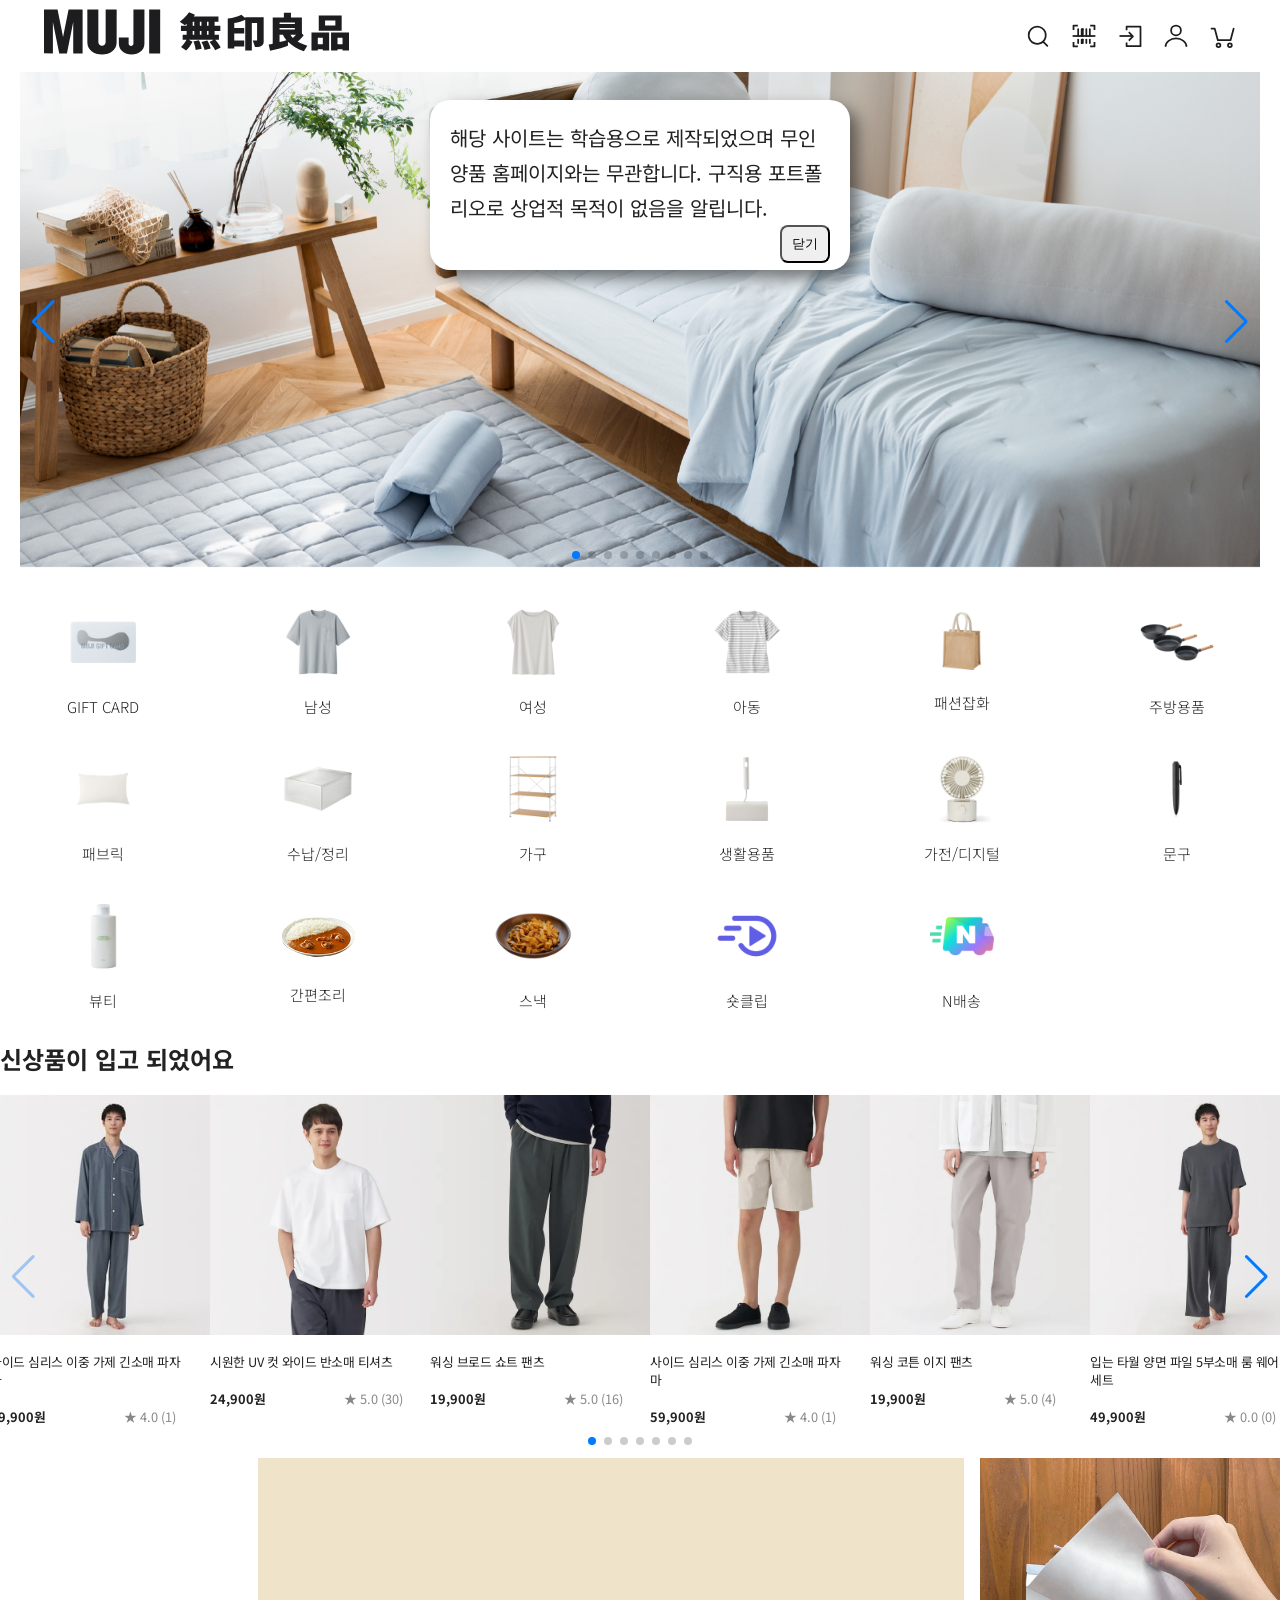
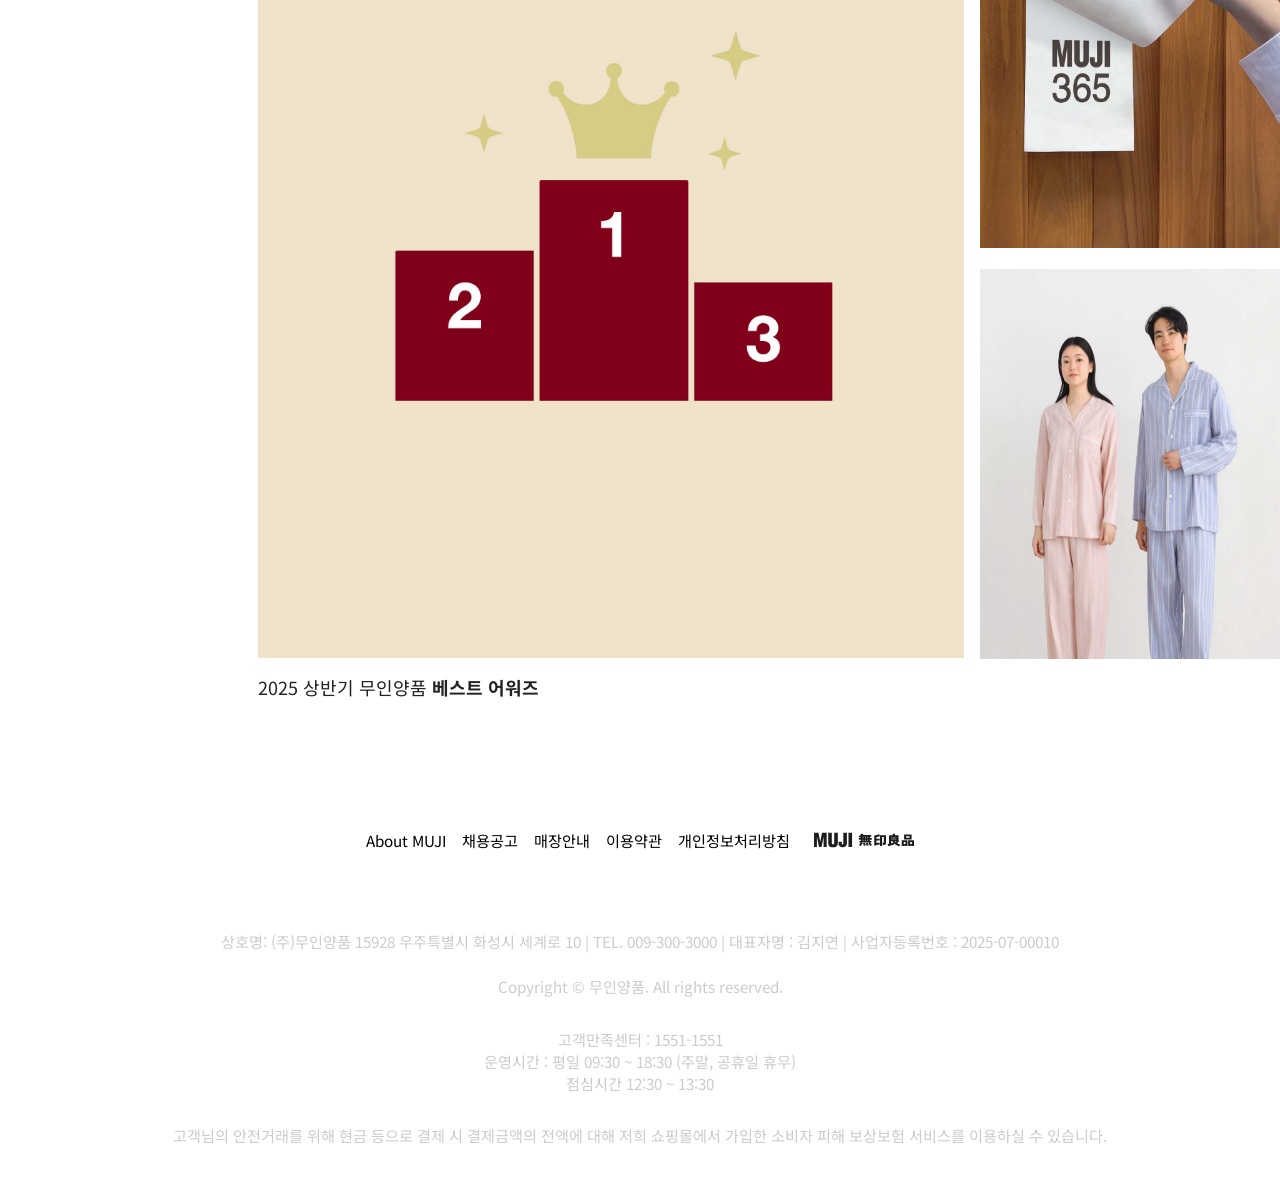
==== commit 2178640b: "vertical swiper 추가" ====
--- a/index.html
+++ b/index.html
@@ -5,7 +5,10 @@
     <meta name="viewport" content="width=device-width, initial-scale=1.0" />
     <title>무인양품(MUJI) 온라인스토어</title>
     <link rel="stylesheet" href="css/index.css" />
-    <link rel="stylesheet" href="https://cdn.jsdelivr.net/npm/swiper@11/swiper-bundle.min.css" />
+    <link
+      rel="stylesheet"
+      href="https://cdn.jsdelivr.net/npm/swiper@11/swiper-bundle.min.css"
+    />
     <script src="https://cdn.jsdelivr.net/npm/swiper@11/swiper-bundle.min.js"></script>
     <link rel="icon" type="image/png" href="img/muji_logo.png" />
   </head>
@@ -15,130 +18,163 @@
       구직용 포트폴리오로 상업적 목적이 없음을 알립니다.
       <button>닫기</button>
     </div>
-
+    <!-- //.popup -->
     <header class="header">
-      <div class="header-inner">
-        <h1 class="logo">
-          <a href="index.html">
-            <img src="img/muji_longlogo.svg" alt="무인양품 로고" />
-          </a>
-        </h1>
-        <div class="header-icons">
-          <button class="icon search" aria-label="검색">
-            <img src="img/search.svg" alt="검색" />
-          </button>
-          <button class="icon barcode" aria-label="바코드">
-            <img src="img/barcode.svg" alt="바코드" />
-          </button>
-          <button class="icon login" aria-label="로그인">
-            <img src="img/login.svg" alt="로그인" />
-          </button>
-          <button class="icon user" aria-label="마이페이지">
-            <img src="img/mypage.svg" alt="마이페이지" />
-          </button>
-          <button class="icon cart" aria-label="장바구니">
-            <img src="img/cart.svg" alt="장바구니" />
-          </button>
+      <div class="container">
+        <div class="header-inner">
+          <h1 class="logo">
+            <a href="index.html">
+              <img src="img/muji_longlogo.svg" alt="무인양품 로고" />
+            </a>
+          </h1>
+          <div class="header-icons">
+            <button class="icon search" aria-label="검색">
+              <img src="img/search.svg" alt="검색" />
+            </button>
+            <button class="icon barcode" aria-label="바코드">
+              <img src="img/barcode.svg" alt="바코드" />
+            </button>
+            <button class="icon login" aria-label="로그인">
+              <img src="img/login.svg" alt="로그인" />
+            </button>
+            <button class="icon user" aria-label="마이페이지">
+              <img src="img/mypage.svg" alt="마이페이지" />
+            </button>
+            <button class="icon cart" aria-label="장바구니">
+              <img src="img/cart.svg" alt="장바구니" />
+            </button>
+          </div>
         </div>
       </div>
     </header>
+    <!-- //.header -->
     <section class="main-menu">
-    <div class="swiper">
-    <div class="swiper-wrapper">
-      <div class="swiper-slide"><img src="img/banner.jpg" alt="main" /></div>
-      <div class="swiper-slide"><img src="img/banner2.jpg" alt="main" /></div>
-      <div class="swiper-slide"><img src="img/banner3.jpg" alt="main" /></div>
-      <div class="swiper-slide"><img src="img/banner4.jpg" alt="main" /></div>
-      <div class="swiper-slide"><img src="img/banner5.jpg" alt="main" /></div>
-      <div class="swiper-slide"><img src="img/banner6.jpg" alt="main" /></div>
-      <div class="swiper-slide"><img src="img/banner7.jpg" alt="main" /></div>
-      <div class="swiper-slide"><img src="img/banner8.jpg" alt="main" /></div>
-      <div class="swiper-slide"><img src="img/banner9.jpg" alt="main" /></div>
-    </div>
-    <div class="swiper-button-next"></div>
-    <div class="swiper-button-prev"></div>
-    <div class="swiper-pagination"></div>    
-    </div>
+      <div class="container">
+        <div class="swiper">
+          <div class="swiper-wrapper">
+            <div class="swiper-slide">
+              <img src="img/banner.jpg" alt="main" />
+            </div>
+            <div class="swiper-slide">
+              <img src="img/banner2.jpg" alt="main" />
+            </div>
+            <div class="swiper-slide">
+              <img src="img/banner3.jpg" alt="main" />
+            </div>
+            <div class="swiper-slide">
+              <img src="img/banner4.jpg" alt="main" />
+            </div>
+            <div class="swiper-slide">
+              <img src="img/banner5.jpg" alt="main" />
+            </div>
+            <div class="swiper-slide">
+              <img src="img/banner6.jpg" alt="main" />
+            </div>
+            <div class="swiper-slide">
+              <img src="img/banner7.jpg" alt="main" />
+            </div>
+            <div class="swiper-slide">
+              <img src="img/banner8.jpg" alt="main" />
+            </div>
+            <div class="swiper-slide">
+              <img src="img/banner9.jpg" alt="main" />
+            </div>
+            <div class="swiper-button-next"></div>
+            <div class="swiper-button-prev"></div>
+            <div class="swiper-pagination"></div>
+          </div>
+        </div>
+      </div>
+    </section>
+    <!-- //.main-menu -->
     <section class="main-category">
-      <div class="category">
-      <a class="category-item" href="#">
-        <img src="img/bn1.png" alt="GIFT CARD" />
-        <span>GIFT CARD</span>
-      </a>
-      <a class="category-item" href="#">
-        <img src="img/bn2.png" alt="남성" />
-        <span>남성</span>
-      </a>
-      <a class="category-item" href="#">
-        <img src="img/bn3.png" alt="여성" />
-        <span>여성</span>
-      </a>
-      <a class="category-item" href="#">
-        <img src="img/bn4.png" alt="아동" />
-        <span>아동</span>
-      </a>
-      <a class="category-item" href="#">
-        <img src="img/bn5.png" alt="패션잡화" />
-        <span>패션잡화</span>
-      </a>
-      <a class="category-item" href="#">
-        <img src="img/bn6.png" alt="주방용품" />
-        <span>주방용품</span>
-      </a>
-      <a class="category-item" href="#">
-        <img src="img/bn7.png" alt="패브릭" />
-        <span>패브릭</span>
-      </a>
-      <a class="category-item" href="#">
-        <img src="img/bn8.png" alt="수납/정리" />
-        <span>수납/정리</span>
-      </a>
-      <a class="category-item" href="#">
-        <img src="img/bn9.png" alt="가구" />
-        <span>가구</span>
-      </a>
-      <a class="category-item" href="#">
-        <img src="img/bn10.png" alt="생활용품" />
-        <span>생활용품</span>
-      </a>
-      <a class="category-item" href="#">
-        <img src="img/bn11.png" alt="가전/디지털" />
-        <span>가전/디지털</span>
-      </a>
-      <a class="category-item" href="#">
-        <img src="img/bn12.png" alt="문구" />
-        <span>문구</span>
-      </a>
-      <a class="category-item" href="#">
-        <img src="img/bn13.png" alt="뷰티" />
-        <span>뷰티</span>
-      </a>
-      <a class="category-item" href="#">
-        <img src="img/bn14.png" alt="간편조리" />
-        <span>간편조리</span>
-      </a>
-      <a class="category-item" href="#">
-        <img src="img/bn15.png" alt="스낵" />
-        <span>스낵</span>
-      </a>
-      <a class="category-item" href="#">
-        <img src="img/bn16.png" alt="숏클립" />
-        <span>숏클립</span>
-      </a>
-      <a class="category-item" href="#">
-        <img src="img/bn17.png" alt="N배송" />
-        <span>N배송</span>
-      </a>
-    </div>
+      <div class="container">
+        <div class="category">
+          <a class="category-item" href="#">
+            <img src="img/bn1.png" alt="GIFT CARD" />
+            <span>GIFT CARD</span>
+          </a>
+          <a class="category-item" href="#">
+            <img src="img/bn2.png" alt="남성" />
+            <span>남성</span>
+          </a>
+          <a class="category-item" href="#">
+            <img src="img/bn3.png" alt="여성" />
+            <span>여성</span>
+          </a>
+          <a class="category-item" href="#">
+            <img src="img/bn4.png" alt="아동" />
+            <span>아동</span>
+          </a>
+          <a class="category-item" href="#">
+            <img src="img/bn5.png" alt="패션잡화" />
+            <span>패션잡화</span>
+          </a>
+          <a class="category-item" href="#">
+            <img src="img/bn6.png" alt="주방용품" />
+            <span>주방용품</span>
+          </a>
+          <a class="category-item" href="#">
+            <img src="img/bn7.png" alt="패브릭" />
+            <span>패브릭</span>
+          </a>
+          <a class="category-item" href="#">
+            <img src="img/bn8.png" alt="수납/정리" />
+            <span>수납/정리</span>
+          </a>
+          <a class="category-item" href="#">
+            <img src="img/bn9.png" alt="가구" />
+            <span>가구</span>
+          </a>
+          <a class="category-item" href="#">
+            <img src="img/bn10.png" alt="생활용품" />
+            <span>생활용품</span>
+          </a>
+          <a class="category-item" href="#">
+            <img src="img/bn11.png" alt="가전/디지털" />
+            <span>가전/디지털</span>
+          </a>
+          <a class="category-item" href="#">
+            <img src="img/bn12.png" alt="문구" />
+            <span>문구</span>
+          </a>
+          <a class="category-item" href="#">
+            <img src="img/bn13.png" alt="뷰티" />
+            <span>뷰티</span>
+          </a>
+          <a class="category-item" href="#">
+            <img src="img/bn14.png" alt="간편조리" />
+            <span>간편조리</span>
+          </a>
+          <a class="category-item" href="#">
+            <img src="img/bn15.png" alt="스낵" />
+            <span>스낵</span>
+          </a>
+          <a class="category-item" href="#">
+            <img src="img/bn16.png" alt="숏클립" />
+            <span>숏클립</span>
+          </a>
+          <a class="category-item" href="#">
+            <img src="img/bn17.png" alt="N배송" />
+            <span>N배송</span>
+          </a>
+        </div>
+      </div>
     </section>
+    <!-- //.main-category -->
     <section class="new-product">
-      <h2>신상품이 입고 되었어요</h2>
+      <h1>신상품이 입고 되었어요</h1>
       <div class="product-swiper swiper">
         <div class="swiper-wrapper">
           <div class="swiper-slide">
             <div class="product">
-              <img src="img/product-1.jpg" alt="사이드 심리스 이중 가제 긴소매 파자마">
-              <div class="product-title">사이드 심리스 이중 가제 긴소매 파자마</div>
+              <img
+                src="img/product-1.jpg"
+                alt="사이드 심리스 이중 가제 긴소매 파자마"
+              />
+              <div class="product-title">
+                사이드 심리스 이중 가제 긴소매 파자마
+              </div>
               <div class="product-info-row">
                 <span class="product-price">59,900원</span>
                 <span class="product-rating">★ 4.0 (1)</span>
@@ -147,7 +183,10 @@
           </div>
           <div class="swiper-slide">
             <div class="product">
-              <img src="img/product-2.jpg" alt="시원한 UV 컷 와이드 반소매 티셔츠">
+              <img
+                src="img/product-2.jpg"
+                alt="시원한 UV 컷 와이드 반소매 티셔츠"
+              />
               <div class="product-title">시원한 UV 컷 와이드 반소매 티셔츠</div>
               <div class="product-info-row">
                 <span class="product-price">24,900원</span>
@@ -157,7 +196,7 @@
           </div>
           <div class="swiper-slide">
             <div class="product">
-              <img src="img/product-3.jpg" alt="워싱 브로드 쇼트 팬츠">
+              <img src="img/product-3.jpg" alt="워싱 브로드 쇼트 팬츠" />
               <div class="product-title">워싱 브로드 쇼트 팬츠</div>
               <div class="product-info-row">
                 <span class="product-price">19,900원</span>
@@ -167,8 +206,13 @@
           </div>
           <div class="swiper-slide">
             <div class="product">
-              <img src="img/product-4.jpg" alt="사이드 심리스 이중 가제 긴소매 파자마">
-              <div class="product-title">사이드 심리스 이중 가제 긴소매 파자마</div>
+              <img
+                src="img/product-4.jpg"
+                alt="사이드 심리스 이중 가제 긴소매 파자마"
+              />
+              <div class="product-title">
+                사이드 심리스 이중 가제 긴소매 파자마
+              </div>
               <div class="product-info-row">
                 <span class="product-price">59,900원</span>
                 <span class="product-rating">★ 4.0 (1)</span>
@@ -177,7 +221,7 @@
           </div>
           <div class="swiper-slide">
             <div class="product">
-              <img src="img/product-5.jpg" alt="워싱 코튼 이지 팬츠">
+              <img src="img/product-5.jpg" alt="워싱 코튼 이지 팬츠" />
               <div class="product-title">워싱 코튼 이지 팬츠</div>
               <div class="product-info-row">
                 <span class="product-price">19,900원</span>
@@ -187,8 +231,13 @@
           </div>
           <div class="swiper-slide">
             <div class="product">
-              <img src="img/product-6.jpg" alt="입는 타월 양면 파일 5부소매 룸 웨어 세트">
-              <div class="product-title">입는 타월 양면 파일 5부소매 룸 웨어 세트</div>
+              <img
+                src="img/product-6.jpg"
+                alt="입는 타월 양면 파일 5부소매 룸 웨어 세트"
+              />
+              <div class="product-title">
+                입는 타월 양면 파일 5부소매 룸 웨어 세트
+              </div>
               <div class="product-info-row">
                 <span class="product-price">49,900원</span>
                 <span class="product-rating">★ 0.0 (0)</span>
@@ -197,7 +246,7 @@
           </div>
           <div class="swiper-slide">
             <div class="product">
-              <img src="img/product-7.jpg" alt="워싱 브로드 셔츠 재킷">
+              <img src="img/product-7.jpg" alt="워싱 브로드 셔츠 재킷" />
               <div class="product-title">워싱 브로드 셔츠 재킷</div>
               <div class="product-info-row">
                 <span class="product-price">39,900원</span>
@@ -207,8 +256,13 @@
           </div>
           <div class="swiper-slide">
             <div class="product">
-              <img src="img/product-8.jpg" alt="워싱 브로드 레귤러 칼라 긴소매 셔츠">
-              <div class="product-title">워싱 브로드 레귤러 칼라 긴소매 셔츠</div>
+              <img
+                src="img/product-8.jpg"
+                alt="워싱 브로드 레귤러 칼라 긴소매 셔츠"
+              />
+              <div class="product-title">
+                워싱 브로드 레귤러 칼라 긴소매 셔츠
+              </div>
               <div class="product-info-row">
                 <span class="product-price">29,900원</span>
                 <span class="product-rating">★ 0.0 (0)</span>
@@ -217,7 +271,7 @@
           </div>
           <div class="swiper-slide">
             <div class="product">
-              <img src="img/product-9.jpg" alt="통기성이 좋은 재킷">
+              <img src="img/product-9.jpg" alt="통기성이 좋은 재킷" />
               <div class="product-title">통기성이 좋은 재킷</div>
               <div class="product-info-row">
                 <span class="product-price">79,900원</span>
@@ -227,7 +281,7 @@
           </div>
           <div class="swiper-slide">
             <div class="product">
-              <img src="img/product-10.jpg" alt="저지 크루넥 긴소매 티셔츠">
+              <img src="img/product-10.jpg" alt="저지 크루넥 긴소매 티셔츠" />
               <div class="product-title">저지 크루넥 긴소매 티셔츠</div>
               <div class="product-info-row">
                 <span class="product-price">14,900원</span>
@@ -237,7 +291,7 @@
           </div>
           <div class="swiper-slide">
             <div class="product">
-              <img src="img/product-12.jpg" alt="저지 크루넥 반소매 티셔츠">
+              <img src="img/product-12.jpg" alt="저지 크루넥 반소매 티셔츠" />
               <div class="product-title">저지 크루넥 반소매 티셔츠</div>
               <div class="product-info-row">
                 <span class="product-price">14,900원</span>
@@ -247,7 +301,7 @@
           </div>
           <div class="swiper-slide">
             <div class="product">
-              <img src="img/product-13.jpg" alt="저지 크루넥 반소매 티셔츠">
+              <img src="img/product-13.jpg" alt="저지 크루넥 반소매 티셔츠" />
               <div class="product-title">저지 크루넥 반소매 티셔츠</div>
               <div class="product-info-row">
                 <span class="product-price">12,900원</span>
@@ -261,39 +315,67 @@
         <div class="swiper-pagination"></div>
       </div>
     </section>
+    <!-- //.new-product -->
+    <section class="advertising-swiper">
+      <div class="vertical-swiper"></div>
+      <div class="vertical1">
+        <img src="img/best1.jpg" alt="베스트 어워즈" />
+        <p>2025 상반기 무인양품 <span>베스트 어워즈</span></p>
+      </div>
+      <div class="vertical-right">
+        <div class="vertical2">
+          <img src="img/best2.jpg" alt="베스트 어워즈2" />
+        </div>
+        <div class="vertical3">
+          <img src="img/best3.jpg" alt="베스트 어워즈3" />
+        </div>
+      </div>
+    </section>
+    <!-- //.advertising-swiper -->
+
     <footer class="site-footer">
-    <div class="footer-bottom">
-      <div class="footer-logo">
-        <img src="img/muji_logo.png" alt="무인양품 로고">
-      </div>
-      <div class="footer-links">
-        <a href="#">About MUJI</a>
-        <a href="#">채용공고</a>
-        <a href="#">매장안내</a>
-        <a href="#">이용약관</a>
-        <a href="#">개인정보처리방침</a>
-      </div>
-      <div class="footer-info">
-      <address>
-        상호명: (주)무인양품 15928 우주특별시 화성시 세계로 10 | TEL. 009-300-3000 | 대표자명 : 김지연 | 사업자등록번호 : 2025-07-00010
-      </address>
-      <p>Copyright © 무인양품. All rights reserved.</p>
-      <p>고객만족센터 : 1551-1551 <br>운영시간 : 평일 09:30 ~ 18:30 (주말, 공휴일 휴무)<br>점심시간 12:30 ~ 13:30</p>
-      <p>고객님의 안전거래를 위해 현금 등으로 결제 시 결제금액의 전액에 대해 저희 쇼핑몰에서 가입한 소비자 피해 보상보험 서비스를 이용하실 수 있습니다.</p>
-     </div>
-    </div>
-   </footer>
+      <div class="footer-bottom">
+        <div class="footer-logo">
+          <img src="img/muji_longlogo.svg" alt="무인양품 로고" />
+        </div>
+        <div class="footer-links">
+          <a href="#">About MUJI</a>
+          <a href="#">채용공고</a>
+          <a href="#">매장안내</a>
+          <a href="#">이용약관</a>
+          <a href="#">개인정보처리방침</a>
+        </div>
+        <div class="footer-info">
+          <address>
+            상호명: (주)무인양품 15928 우주특별시 화성시 세계로 10 | TEL.
+            009-300-3000 | 대표자명 : 김지연 | 사업자등록번호 : 2025-07-00010
+          </address>
+          <p>Copyright © 무인양품. All rights reserved.</p>
+          <p>
+            고객만족센터 : 1551-1551 <br />운영시간 : 평일 09:30 ~ 18:30 (주말,
+            공휴일 휴무)<br />점심시간 12:30 ~ 13:30
+          </p>
+          <p>
+            고객님의 안전거래를 위해 현금 등으로 결제 시 결제금액의 전액에 대해
+            저희 쇼핑몰에서 가입한 소비자 피해 보상보험 서비스를 이용하실 수
+            있습니다.
+          </p>
+        </div>
+      </div>
+    </footer>
 
     <script>
-  new Swiper('.swiper', {
-    loop: true,
-    pagination: { el: '.swiper-pagination', clickable: true },
-    navigation: { nextEl: '.swiper-button-next', prevEl: '.swiper-button-prev' },
-    slidesPerView: 1,
-    spaceBetween: 0,    
-  });
+      new Swiper(".swiper", {
+        loop: true,
+        pagination: { el: ".swiper-pagination", clickable: true },
+        navigation: {
+          nextEl: ".swiper-button-next",
+          prevEl: ".swiper-button-prev",
+        },
+        slidesPerView: 1,
+        spaceBetween: 0,
+      });
     </script>
-   <script src="script/js.js"></script>
-
+    <script src="script/js.js"></script>
   </body>
-</html>+</html>
--- a/css/index.css
+++ b/css/index.css
@@ -1,10 +1,16 @@
 @import url("https://fonts.googleapis.com/css2?family=Noto+Sans+KR:wght@400;500;700&display=swap");
 
 body {
-  margin-right: 30px;
+  margin: 0;
   font-family: "Noto Sans KR", Arial, sans-serif;
   background: #fff;
   color: #222;
+}
+
+.container {
+  max-width: 1280px;
+  margin: 0 auto;
+  padding: 0 20px;
 }
 .header {
   background: #fff;
@@ -33,7 +39,7 @@
   box-shadow: none;
 }
 .header-inner {
-  max-width: 1280px;
+  max-width: 1200px;
   margin: 0 auto;
   display: flex;
   padding: 0 24px;
@@ -44,8 +50,13 @@
   display: flex;
   gap: 18px;
   justify-content: flex-end;
-}
-
+  margin-left: auto;
+}
+
+.main-menu img {
+  width: 1280px;
+  height: auto;
+}
 .main-menu .content-row button {
   background: white;
   color: #000000;
@@ -111,9 +122,9 @@
 }
 
 .category-item span {
-  font-size: 1.25rem;
-  color: #222;
-  font-weight: 500;
+  font-size: 15px;
+  color: #222;
+  font-weight: 300;
   margin-top: 2px;
   text-decoration: none;
 }
@@ -171,6 +182,7 @@
 
 .footer-logo img {
   height: 100px;
+  width: 100px;
 }
 
 .footer-links {
@@ -239,8 +251,17 @@
 }
 
 .product-swiper {
-  width: 100%;
-  margin-top: 40px;
+  position: relative;
+  width: 100%;
+  height: 100%;
+  z-index: 1;
+  display: flex;
+  transition-property: transform;
+  transition-timing-function: var(
+    --swiper-wrapper-transition-timing-function,
+    initial
+  );
+  box-sizing: content-box;
 }
 .product-swiper .swiper-slide {
   display: flex;
@@ -255,8 +276,8 @@
   margin-bottom: 32px;
 }
 .product img {
-  width: 200px;
-  height: 200px;
+  width: 240px;
+  height: 240px;
   object-fit: cover;
   border-radius: 0;
   background: #f8f8f8;
@@ -292,3 +313,54 @@
   color: #888;
   gap: 2px;
 }
+.advertising-swiper {
+  display: flex;
+  gap: 16px;
+  align-items: flex-start;
+  justify-content: space-between;
+  margin: 0 0;
+}
+
+.vertical-right {
+  display: flex;
+  flex-direction: column;
+  gap: 16px;
+}
+
+.vertical-swiper {
+  width: 100%;
+  height: auto;
+  display: flex;
+}
+
+.vertical1 {
+  display: flex;
+  flex-direction: column;
+  align-items: left;
+}
+
+.vertical1 img {
+  width: 706px;
+  height: 800px;
+}
+
+.vertical1 p {
+  margin-top: 16px;
+  font-size: 18px;
+  color: #222;
+  text-align: left;
+}
+
+.vertical1 span {
+  font-weight: 700;
+}
+
+.vertical2 img {
+  width: 300px;
+  height: 390px;
+}
+
+.vertical3 img {
+  width: 300px;
+  height: 390px;
+}
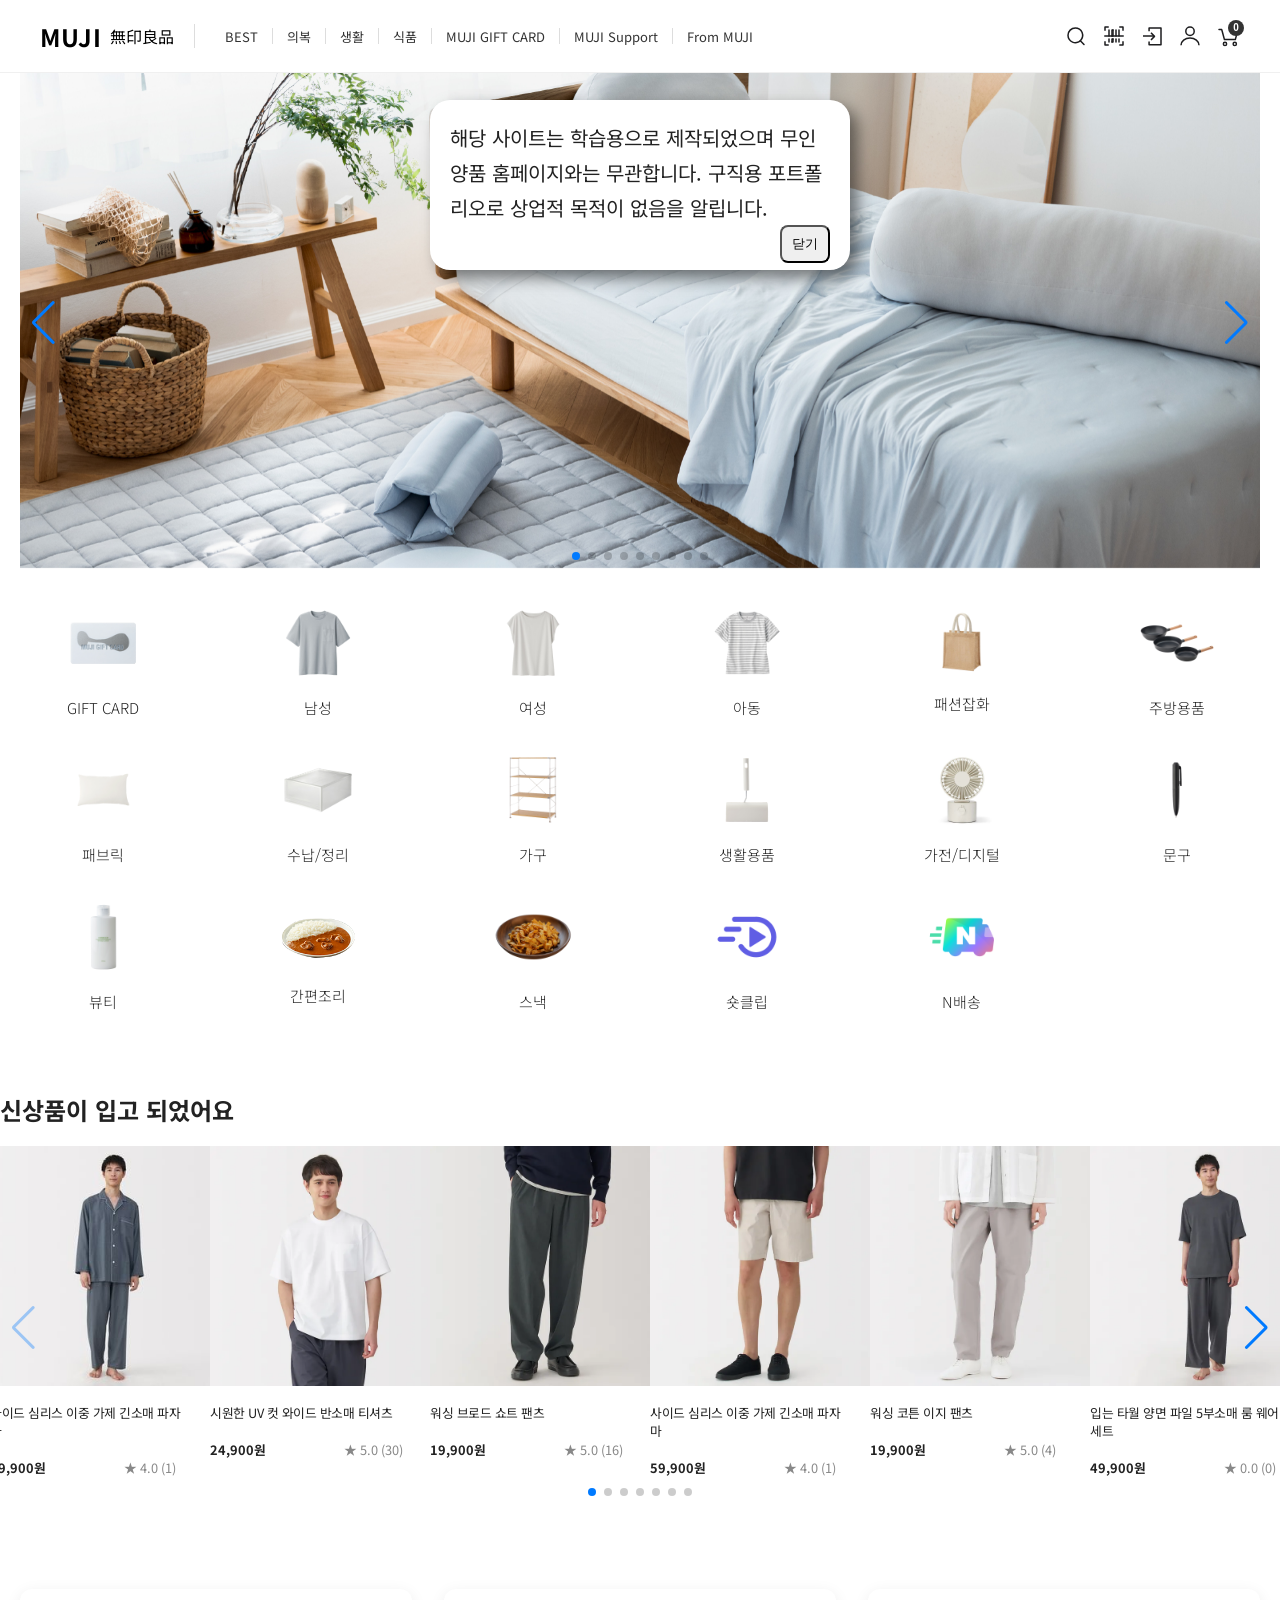
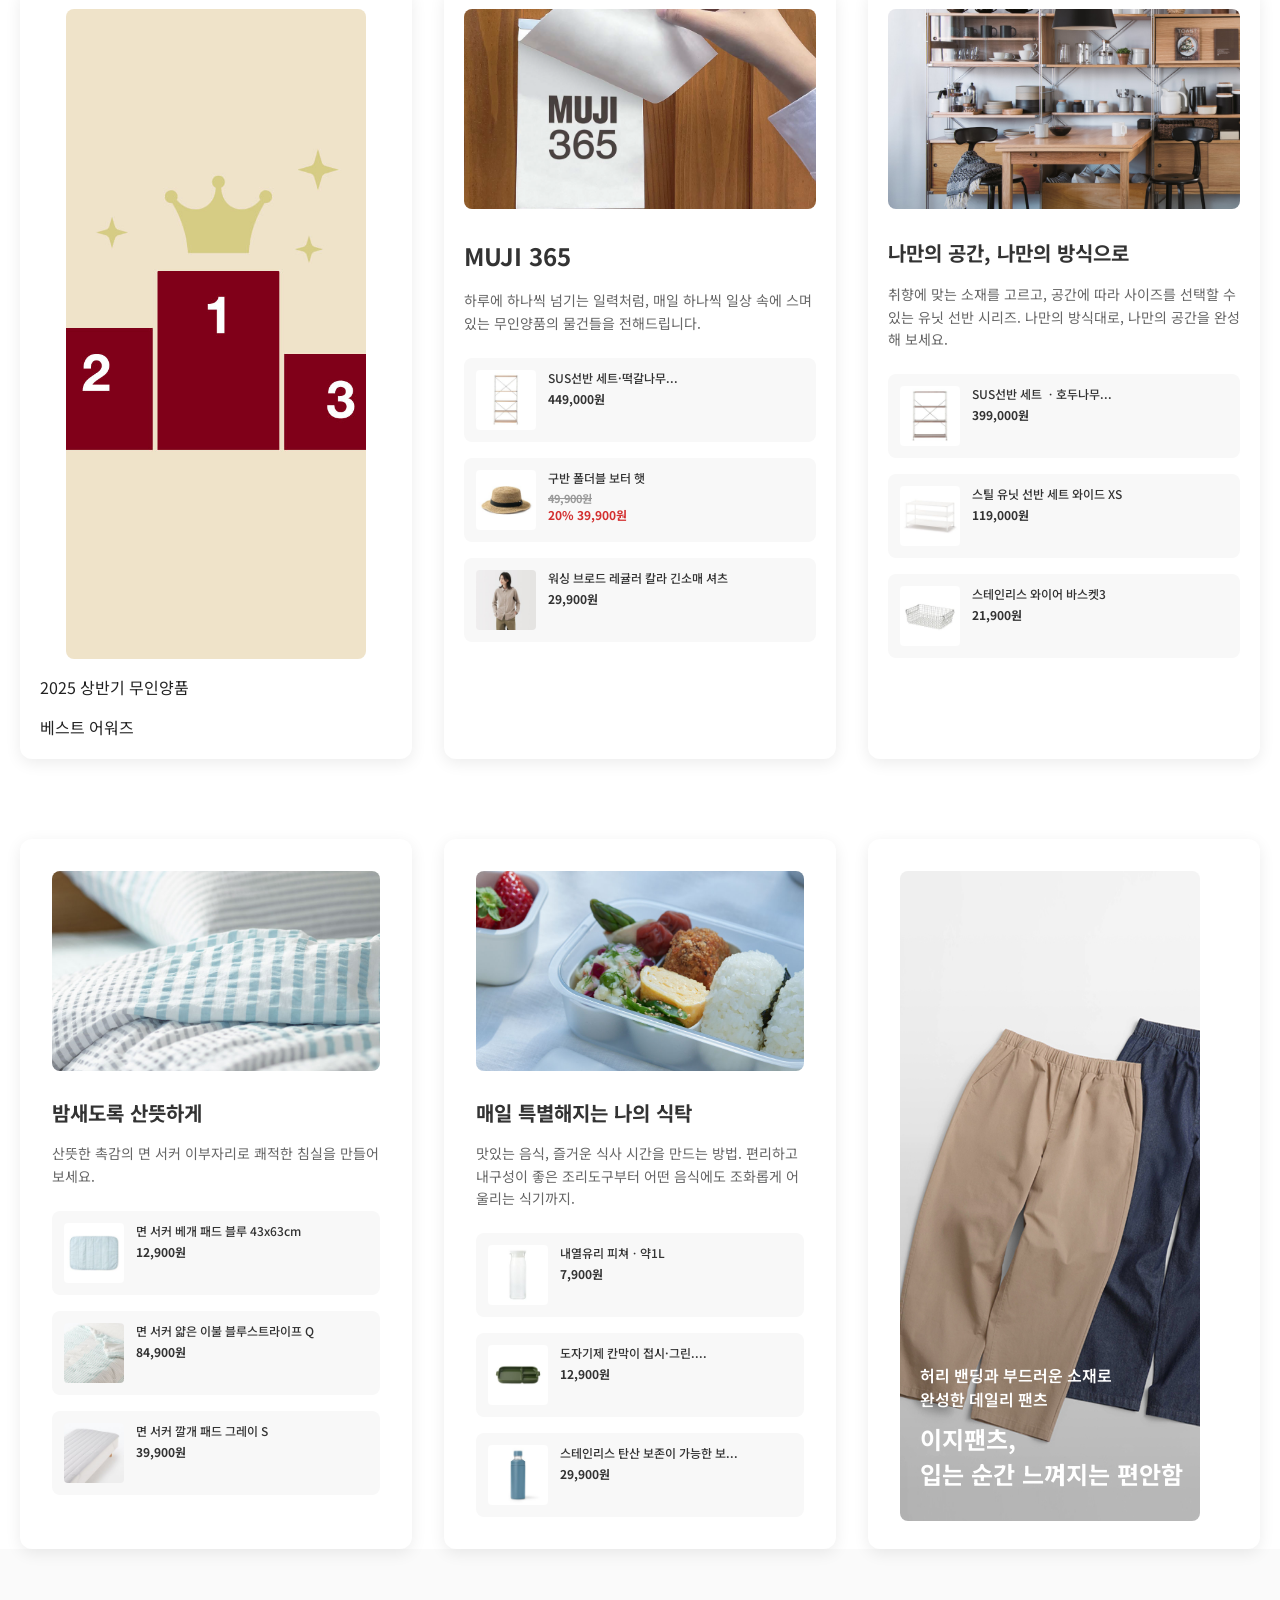
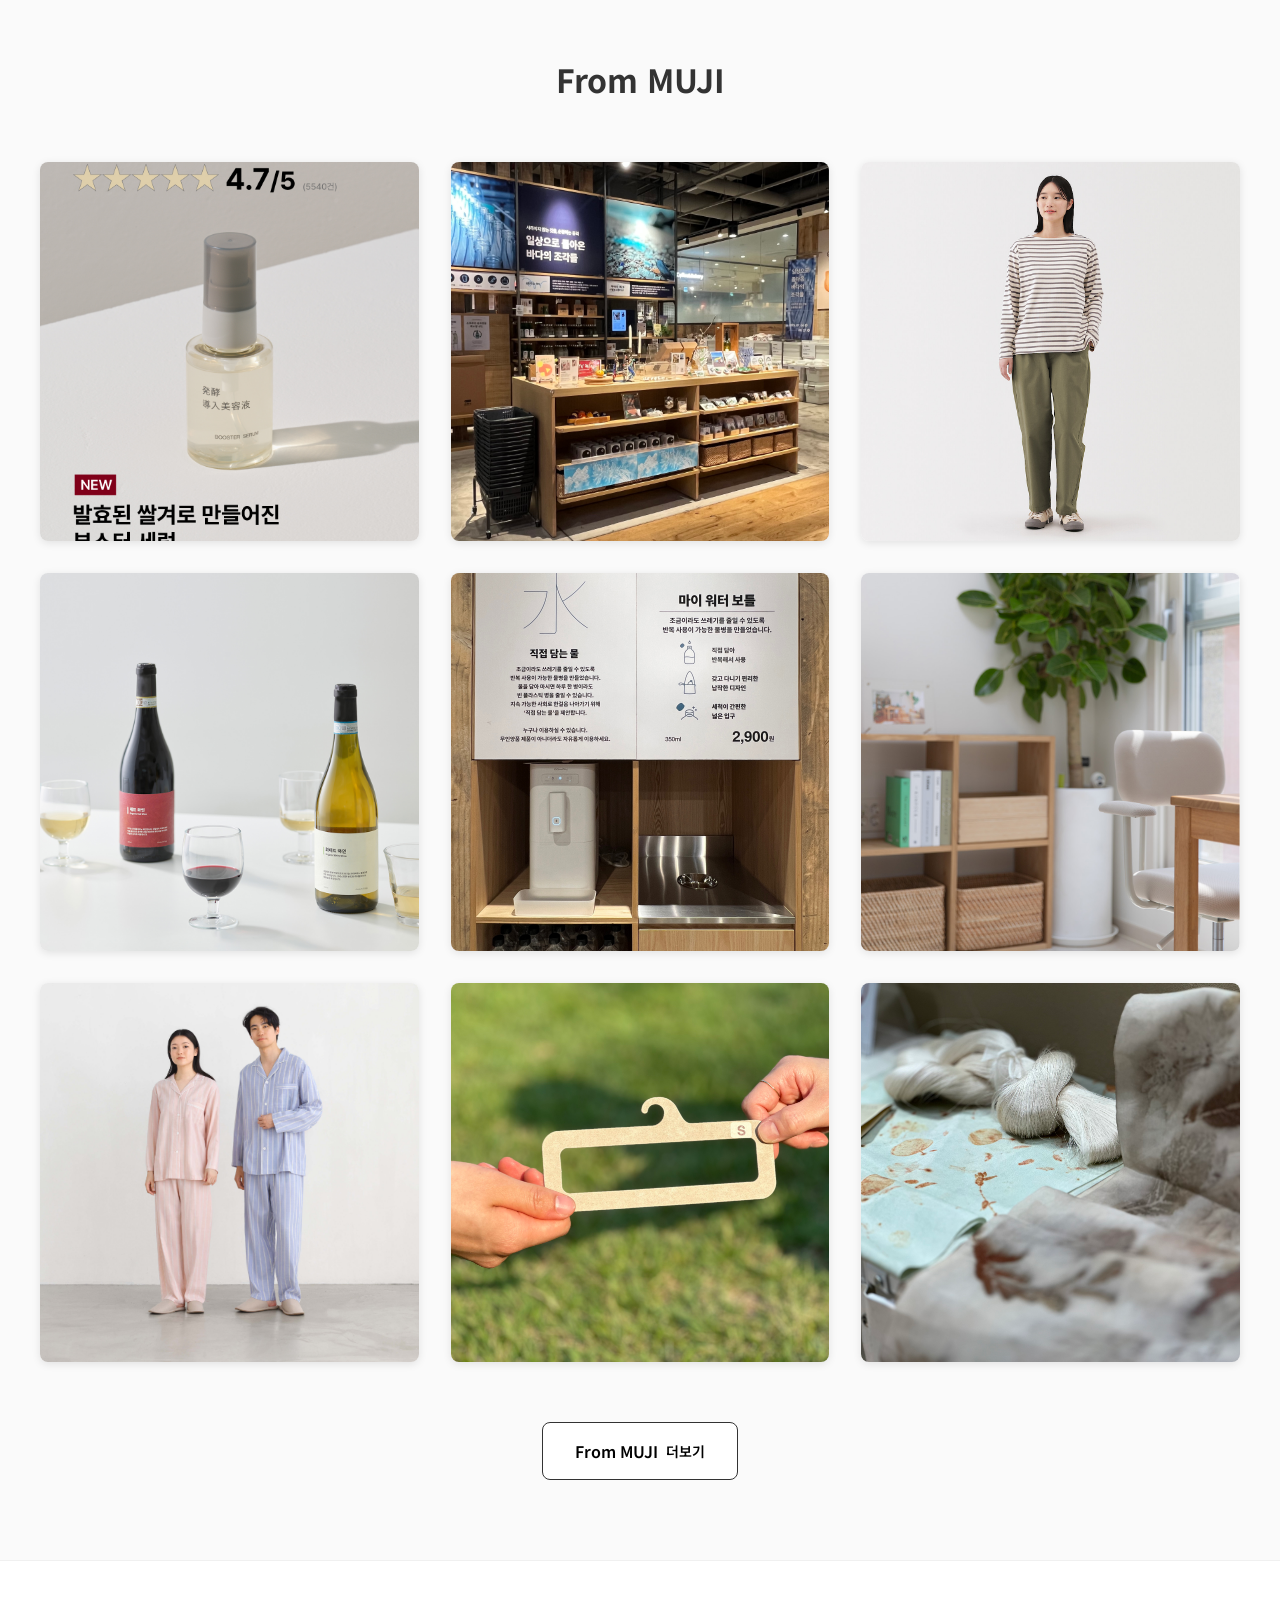
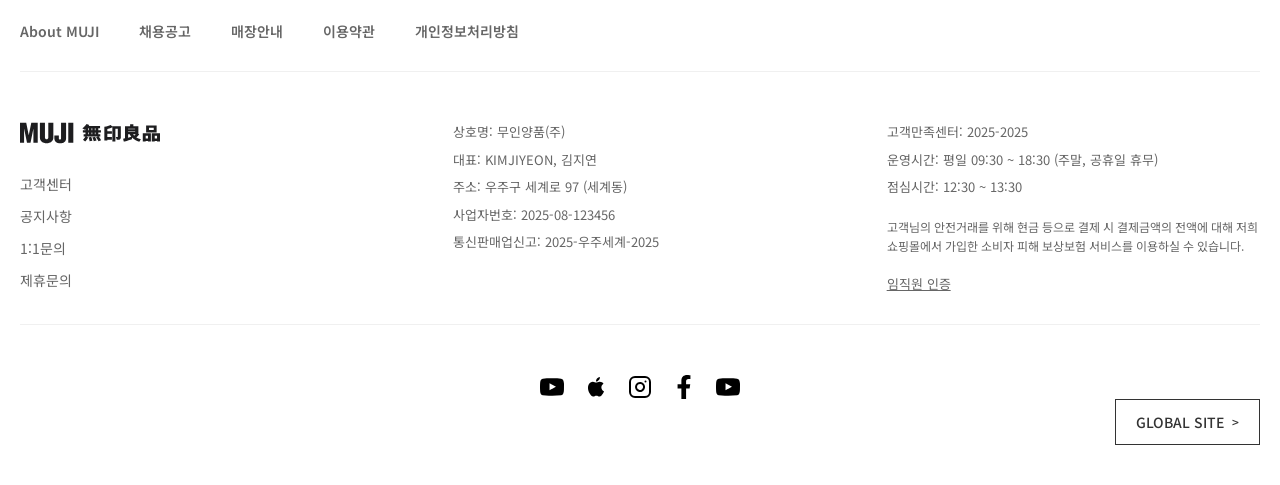
==== commit 7c49ca96: "product, grid 추가" ====
--- a/index.html
+++ b/index.html
@@ -22,11 +22,30 @@
     <header class="header">
       <div class="container">
         <div class="header-inner">
-          <h1 class="logo">
-            <a href="index.html">
-              <img src="img/muji_longlogo.svg" alt="무인양품 로고" />
-            </a>
-          </h1>
+          <div class="header-left">
+            <h1 class="logo">
+              <a href="index.html">
+                <span class="brand-name">MUJI</span>
+                <span class="brand-japanese">無印良品</span>
+              </a>
+            </h1>
+            <div class="header-divider"></div>
+            <nav class="header-menu">
+              <a href="#" class="menu-link">BEST</a>
+              <div class="menu-divider"></div>
+              <a href="#" class="menu-link">의복</a>
+              <div class="menu-divider"></div>
+              <a href="#" class="menu-link">생활</a>
+              <div class="menu-divider"></div>
+              <a href="#" class="menu-link">식품</a>
+              <div class="menu-divider"></div>
+              <a href="#" class="menu-link">MUJI GIFT CARD</a>
+              <div class="menu-divider"></div>
+              <a href="#" class="menu-link">MUJI Support</a>
+              <div class="menu-divider"></div>
+              <a href="#" class="menu-link">From MUJI</a>
+            </nav>
+          </div>
           <div class="header-icons">
             <button class="icon search" aria-label="검색">
               <img src="img/search.svg" alt="검색" />
@@ -42,6 +61,7 @@
             </button>
             <button class="icon cart" aria-label="장바구니">
               <img src="img/cart.svg" alt="장바구니" />
+              <span class="cart-count">0</span>
             </button>
           </div>
         </div>
@@ -79,10 +99,10 @@
             <div class="swiper-slide">
               <img src="img/banner9.jpg" alt="main" />
             </div>
-            <div class="swiper-button-next"></div>
-            <div class="swiper-button-prev"></div>
-            <div class="swiper-pagination"></div>
-          </div>
+          </div>
+          <div class="swiper-button-next"></div>
+          <div class="swiper-button-prev"></div>
+          <div class="swiper-pagination"></div>
         </div>
       </div>
     </section>
@@ -316,54 +336,409 @@
       </div>
     </section>
     <!-- //.new-product -->
-    <section class="advertising-swiper">
-      <div class="vertical-swiper"></div>
-      <div class="vertical1">
-        <img src="img/best1.jpg" alt="베스트 어워즈" />
-        <p>2025 상반기 무인양품 <span>베스트 어워즈</span></p>
-      </div>
-      <div class="vertical-right">
-        <div class="vertical2">
-          <img src="img/best2.jpg" alt="베스트 어워즈2" />
-        </div>
-        <div class="vertical3">
-          <img src="img/best3.jpg" alt="베스트 어워즈3" />
+    <section class="advertising-section1">
+      <div class="container">
+        <div class="advertising-grid">
+          <div class="advertising-item awards-section">
+            <div class="awards-content">
+              <div class="awards-image-container">
+                <img src="img/best1.jpg" alt="베스트 어워즈" />
+                <div class="awards-overlay">
+                  <p>2025 상반기 무인양품</p>
+                  <span>베스트 어워즈</span>
+                </div>
+              </div>
+            </div>
+          </div>
+          <div class="advertising-item muji365-section">
+            <div class="muji365-content">
+              <div class="muji365-image">
+                <img src="img/best2.jpg" alt="MUJI 365" />
+              </div>
+              <div class="muji365-text">
+                <h2 class="muji365-title">MUJI 365</h2>
+                <p class="muji365-description">
+                  하루에 하나씩 넘기는 일력처럼, 매일 하나씩 일상 속에 스며있는
+                  무인양품의 물건들을 전해드립니다.
+                </p>
+              </div>
+              <div class="product-grid">
+                <div class="product-card">
+                  <img src="img/pc1.jpg" alt="SUS선반 세트" />
+                  <div class="product-info">
+                    <h3>SUS선반 세트·떡갈나무...</h3>
+                    <p class="price">449,000원</p>
+                  </div>
+                </div>
+                <div class="product-card">
+                  <img src="img/pc2.jpg" alt="구반 폴더블 보터 햇" />
+                  <div class="product-info">
+                    <h3>구반 폴더블 보터 햇</h3>
+                    <p class="price original">49,900원</p>
+                    <p class="price discount">20% 39,900원</p>
+                  </div>
+                </div>
+                <div class="product-card">
+                  <img
+                    src="img/pc3.jpg"
+                    alt="워싱 브로드 레귤러 칼라 긴소매 셔츠"
+                  />
+                  <div class="product-info">
+                    <h3>워싱 브로드 레귤러 칼라 긴소매 셔츠</h3>
+                    <p class="price">29,900원</p>
+                  </div>
+                </div>
+              </div>
+            </div>
+          </div>
+          <div class="advertising-item space-section">
+            <div class="space-content">
+              <div class="space-image">
+                <img src="img/best3.jpg" alt="나만의 공간" />
+              </div>
+              <div class="space-text">
+                <h2 class="space-title">나만의 공간, 나만의 방식으로</h2>
+                <p class="space-description">
+                  취향에 맞는 소재를 고르고, 공간에 따라 사이즈를 선택할 수 있는
+                  유닛 선반 시리즈. 나만의 방식대로, 나만의 공간을 완성해
+                  보세요.
+                </p>
+              </div>
+              <div class="product-grid">
+                <div class="product-card">
+                  <img src="img/pc4.jpg" alt="SUS선반 세트 호두나무" />
+                  <div class="product-info">
+                    <h3>SUS선반 세트 ㆍ호두나무...</h3>
+                    <p class="price">399,000원</p>
+                  </div>
+                </div>
+                <div class="product-card">
+                  <img src="img/pc5.jpg" alt="스틸 유닛 선반 세트 와이드 XS" />
+                  <div class="product-info">
+                    <h3>스틸 유닛 선반 세트 와이드 XS</h3>
+                    <p class="price">119,000원</p>
+                  </div>
+                </div>
+                <div class="product-card">
+                  <img src="img/pc6.jpg" alt="와이어" />
+                  <div class="product-info">
+                    <h3>스테인리스 와이어 바스켓3</h3>
+                    <p class="price">21,900원</p>
+                  </div>
+                </div>
+              </div>
+            </div>
+          </div>
         </div>
       </div>
     </section>
-    <!-- //.advertising-swiper -->
-
+    <!-- //.advertising-section1 -->
+    <section class="advertising-section2">
+      <div class="container">
+        <div class="advertising-grid">
+          <div class="advertising-item bedding-section">
+            <div class="bedding-content">
+              <div class="bedding-image">
+                <img src="img/best4.jpg" alt="침구류" />
+              </div>
+              <div class="bedding-text">
+                <h2 class="bedding-title">밤새도록 산뜻하게</h2>
+                <p class="bedding-description">
+                  산뜻한 촉감의 면 서커 이부자리로 쾌적한 침실을 만들어 보세요.
+                </p>
+              </div>
+              <div class="product-grid">
+                <div class="product-card">
+                  <img src="img/pc7.jpg" alt="면 서커 베개 패드 블루" />
+                  <div class="product-info">
+                    <h3>면 서커 베개 패드 블루 43x63cm</h3>
+                    <p class="price">12,900원</p>
+                  </div>
+                </div>
+                <div class="product-card">
+                  <img
+                    src="img/pc8.jpg"
+                    alt="면 서커 얇은 이불 블루스트라이프"
+                  />
+                  <div class="product-info">
+                    <h3>면 서커 얇은 이불 블루스트라이프 Q</h3>
+                    <p class="price">84,900원</p>
+                  </div>
+                </div>
+                <div class="product-card">
+                  <img src="img/pc9.jpg" alt="면 서커 깔개 패드 그레이" />
+                  <div class="product-info">
+                    <h3>면 서커 깔개 패드 그레이 S</h3>
+                    <p class="price">39,900원</p>
+                  </div>
+                </div>
+              </div>
+            </div>
+          </div>
+          <div class="advertising-item kitchen-section">
+            <div class="kitchen-content">
+              <div class="kitchen-image">
+                <img src="img/best5.jpg" alt="주방용품" />
+              </div>
+              <div class="kitchen-text">
+                <h2 class="kitchen-title">매일 특별해지는 나의 식탁</h2>
+                <p class="kitchen-description">
+                  맛있는 음식, 즐거운 식사 시간을 만드는 방법. 편리하고 내구성이
+                  좋은 조리도구부터 어떤 음식에도 조화롭게 어울리는 식기까지.
+                </p>
+              </div>
+              <div class="product-grid">
+                <div class="product-card">
+                  <img src="img/pc10.jpg" alt="내열유리 피쳐" />
+                  <div class="product-info">
+                    <h3>내열유리 피쳐ㆍ약1L</h3>
+                    <p class="price">7,900원</p>
+                  </div>
+                </div>
+                <div class="product-card">
+                  <img src="img/pc11.jpg" alt="도자기제 칸막이 접시" />
+                  <div class="product-info">
+                    <h3>도자기제 칸막이 접시·그린....</h3>
+                    <p class="price">12,900원</p>
+                  </div>
+                </div>
+                <div class="product-card">
+                  <img src="img/pc12.jpg" alt="스테인리스 탄산 보존" />
+                  <div class="product-info">
+                    <h3>스테인리스 탄산 보존이 가능한 보...</h3>
+                    <p class="price">29,900원</p>
+                  </div>
+                </div>
+              </div>
+            </div>
+          </div>
+          <div class="advertising-item apparel-section">
+            <div class="apparel-content">
+              <div class="best6-image-container">
+                <img src="img/best6.jpg" alt="best6" />
+                <div class="best6-overlay">
+                  <p>
+                    허리 밴딩과 부드러운 소재로<br />
+                    완성한 데일리 팬츠
+                  </p>
+                  <span>이지팬츠,<br />입는 순간 느껴지는 편안함</span>
+                </div>
+              </div>
+            </div>
+          </div>
+        </div>
+      </div>
+    </section>
+    <!-- //.advertising-section2 -->
+    <section class="from-muji-section">
+      <div class="container">
+        <h2 class="from-muji-title">From MUJI</h2>
+        <div class="from-muji-grid">
+          <div class="from-muji-item skincare">
+            <div class="item-image">
+              <img
+                src="img/item1.jpg"
+                alt="발효된 쌀겨로 만들어진 부스터 세럼"
+              />
+            </div>
+            <div class="item-overlay">
+              <div class="product-name">
+                발효된 쌀겨로 만들어진 부스터 세럼을 소개합니다.
+              </div>
+              <div class="product-info-row">
+                무인양품의 신규 스킨 케어를 만나보세요.
+              </div>
+            </div>
+          </div>
+          <!-- 1행 1열: 스킨케어 -->
+          <div class="from-muji-item store-campaign">
+            <div class="item-image">
+              <img src="img/item2.jpg" alt="일상모를 돌아온 바다의 조각들" />
+            </div>
+            <div class="item-overlay">
+              <div class="product-name">
+                순환하는 유리, 일상모를 돌아온 바다의 조각들
+              </div>
+              <div class="product-info-row">
+                스타필드고양점 기획전 &lt;순환하는 유리&gt;에서 버려진 유리가
+                다시 쓰임을 얻는 과정을 소개합니다.
+              </div>
+            </div>
+          </div>
+          <div class="from-muji-item casual-wear">
+            <div class="item-image">
+              <img src="img/item3.jpg" alt="캐주얼 의류" />
+            </div>
+            <div class="item-overlay">
+              <div class="product-name">일상에 스며드는 부드러운 이지팬츠</div>
+              <div class="product-info-row">
+                부드러움과 세련된 실루엣을 모두 담은 25AW 이지팬츠를 소개합니다.
+              </div>
+            </div>
+          </div>
+          <div class="from-muji-item lifestyle">
+            <div class="item-image">
+              <img src="img/item4.jpg" alt="라이프스타일" />
+            </div>
+            <div class="item-overlay">
+              <div class="product-name">자연의 순환을 담은 유기농 와인</div>
+              <div class="product-info-row">
+                자연의 순환과 재생까지 생각하며 포도 고유의 맛을 그대로 담은
+                유기농 와인을 무인양품에서 만날 수 있습니다.
+              </div>
+            </div>
+          </div>
+          <div class="from-muji-item eco-friendly">
+            <div class="item-image">
+              <img src="img/item5.jpg" alt="마이 워터 보틀" />
+            </div>
+            <div class="item-overlay">
+              <div class="product-name">
+                무인양품 매장에서만 만날 수 있는 특별한 서비스
+              </div>
+              <div class="product-info-row">
+                도심 속 작은 쉼표, 고객님들의 편리함을 위한 무인양품 매장의
+                서비스
+              </div>
+            </div>
+          </div>
+          <div class="from-muji-item home-decor">
+            <div class="item-image">
+              <img src="img/item6.jpg" alt="홈 데코" />
+            </div>
+            <div class="item-overlay">
+              <div class="product-name">공간의 가치를 높이는 IA 솔루션</div>
+              <div class="product-info-row">
+                도심 속 작은 쉼표, 고객님들의 편리함을 위한 무인양품 매장의
+                서비스
+              </div>
+            </div>
+          </div>
+          <div class="from-muji-item sleepwear">
+            <div class="item-image">
+              <img src="img/item7.jpg" alt="잠옷" />
+            </div>
+            <div class="item-overlay">
+              <div class="product-name">편안한 잠을 위한 무인양품 잠옷</div>
+              <div class="product-info-row">
+                자연 소재로 만든 부드러운 촉감의 잠옷을 만나보세요.
+              </div>
+            </div>
+          </div>
+          <div class="from-muji-item household">
+            <div class="item-image">
+              <img src="img/item8.jpg" alt="행거" />
+            </div>
+            <div class="item-overlay">
+              <div class="product-name">실용적인 디자인의 행거</div>
+              <div class="product-info-row">
+                공간을 효율적으로 활용할 수 있는 다양한 행거 제품
+              </div>
+            </div>
+          </div>
+          <div class="from-muji-item materials">
+            <div class="item-image">
+              <img src="img/item9.jpg" alt="자연 소재" />
+            </div>
+            <div class="item-overlay">
+              <div class="material-text">
+                <div class="life-art">
+                  생명과 예술: 명주, 천년의 전통을 미래로 이어가다
+                </div>
+                <div class="store-info">
+                  롯데월드몰 매장에서 상주 함창 명주를 소개합니다
+                </div>
+              </div>
+            </div>
+          </div>
+        </div>
+        <div class="from-muji-button">
+          <a href="#" class="from-muji-btn">
+            From MUJI
+            <span class="arrow">더보기</span>
+          </a>
+        </div>
+      </div>
+    </section>
+    <!-- //.from-muji-section -->
     <footer class="site-footer">
-      <div class="footer-bottom">
-        <div class="footer-logo">
-          <img src="img/muji_longlogo.svg" alt="무인양품 로고" />
-        </div>
-        <div class="footer-links">
+      <div class="container">
+        <div class="footer-nav">
           <a href="#">About MUJI</a>
           <a href="#">채용공고</a>
           <a href="#">매장안내</a>
           <a href="#">이용약관</a>
           <a href="#">개인정보처리방침</a>
         </div>
-        <div class="footer-info">
-          <address>
-            상호명: (주)무인양품 15928 우주특별시 화성시 세계로 10 | TEL.
-            009-300-3000 | 대표자명 : 김지연 | 사업자등록번호 : 2025-07-00010
-          </address>
-          <p>Copyright © 무인양품. All rights reserved.</p>
-          <p>
-            고객만족센터 : 1551-1551 <br />운영시간 : 평일 09:30 ~ 18:30 (주말,
-            공휴일 휴무)<br />점심시간 12:30 ~ 13:30
-          </p>
-          <p>
-            고객님의 안전거래를 위해 현금 등으로 결제 시 결제금액의 전액에 대해
-            저희 쇼핑몰에서 가입한 소비자 피해 보상보험 서비스를 이용하실 수
-            있습니다.
-          </p>
-        </div>
+        <div class="footer-main">
+          <div class="footer-left">
+            <div class="footer-logo">
+              <img src="img/muji_longlogo.svg" alt="무인양품 로고" />
+            </div>
+            <div class="footer-links">
+              <a href="#">고객센터</a>
+              <a href="#">공지사항</a>
+              <a href="#">1:1문의</a>
+              <a href="#">제휴문의</a>
+            </div>
+          </div>
+          <div class="footer-center">
+            <div class="company-info">
+              <p>상호명: 무인양품(주)</p>
+              <p>대표: KIMJIYEON, 김지연</p>
+              <p>주소: 우주구 세계로 97 (세계동)</p>
+              <p>사업자번호: 2025-08-123456</p>
+              <p>통신판매업신고: 2025-우주세계-2025</p>
+            </div>
+          </div>
+          <!-- //.중앙 회사정보 -->
+          <div class="footer-right">
+            <div class="customer-service">
+              <p>고객만족센터: 2025-2025</p>
+              <p>운영시간: 평일 09:30 ~ 18:30 (주말, 공휴일 휴무)</p>
+              <p>점심시간: 12:30 ~ 13:30</p>
+            </div>
+            <div class="safety-notice">
+              <p>
+                고객님의 안전거래를 위해 현금 등으로 결제 시 결제금액의 전액에
+                대해 저희 쇼핑몰에서 가입한 소비자 피해 보상보험 서비스를
+                이용하실 수 있습니다.
+              </p>
+            </div>
+            <div class="employee-cert">
+              <a href="#">임직원 인증</a>
+            </div>
+          </div>
+        </div>
+        <!-- //.footer-main -->
+        <div class="footer-footer-main">
+          <div class="social-media">
+            <a href="#" class="social-icon"
+              ><img src="img/youtube.svg" alt="YouTube"
+            /></a>
+            <a href="#" class="social-icon"
+              ><img src="img/apple.svg" alt="Apple"
+            /></a>
+            <a href="#" class="social-icon"
+              ><img src="img/instargram.svg" alt="Instagram"
+            /></a>
+            <a href="#" class="social-icon"
+              ><img src="img/facebook.svg" alt="Facebook"
+            /></a>
+            <a href="#" class="social-icon"
+              ><img src="img/youtube.svg" alt="YouTube"
+            /></a>
+          </div>
+          <div class="global-site">
+            <a href="#" class="global-button"
+              >GLOBAL SITE <span class="arrow-right">&gt;</span></a
+            >
+          </div>
+        </div>
+        <!-- footer-footer-main -->
       </div>
     </footer>
-
+    <!-- //.site-footer -->
     <script>
       new Swiper(".swiper", {
         loop: true,
--- a/css/index.css
+++ b/css/index.css
@@ -17,19 +17,115 @@
   position: sticky;
   top: 0;
   z-index: 200;
-}
+  border-bottom: 1px solid #f0f0f0;
+  width: 100%;
+}
+
+.header-inner {
+  max-width: 1280px;
+  width: 100%;
+  margin: 0 auto;
+  display: flex;
+  padding: 0 24px;
+  height: 72px;
+  align-items: center;
+  justify-content: space-between;
+  box-sizing: border-box;
+}
+
+.header-left {
+  display: flex;
+  align-items: center;
+  gap: 24px;
+  flex-shrink: 0;
+}
+
+.logo a {
+  display: flex;
+  align-items: center;
+  gap: 8px;
+  text-decoration: none;
+  color: #000;
+  flex-shrink: 0;
+}
+
+.brand-name {
+  font-size: 24px;
+  font-weight: 700;
+  letter-spacing: 1px;
+  white-space: nowrap;
+}
+
+.brand-japanese {
+  font-size: 16px;
+  font-weight: 400;
+  white-space: nowrap;
+}
+
+.header-divider {
+  width: 1px;
+  height: 24px;
+  background: #ddd;
+  flex-shrink: 0;
+}
+
+.header-menu {
+  display: flex;
+  align-items: center;
+  gap: 0;
+  font-size: 14px;
+  flex-wrap: nowrap;
+  overflow: hidden;
+}
+
+.menu-link {
+  font-size: 14px;
+  font-weight: 400;
+  color: #333;
+  text-decoration: none;
+  padding: 8px 12px;
+  transition: color 0.2s;
+  white-space: nowrap;
+  flex-shrink: 0;
+}
+
+.menu-link:hover,
+.menu-link:focus {
+  color: #000;
+}
+
+.menu-divider {
+  width: 1px;
+  height: 16px;
+  background: #ddd;
+  margin: 0 4px;
+  flex-shrink: 0;
+}
+
+.header-icons {
+  display: flex;
+  gap: 16px;
+  align-items: center;
+  flex-shrink: 0;
+}
+
 .icon {
   background: none;
   border: none;
-  width: 28px;
-  height: 28px;
+  width: 24px;
+  height: 24px;
   cursor: pointer;
-  font-size: 1.3rem;
   padding: 0;
   margin: 0;
   box-shadow: none;
   outline: none;
-}
+  position: relative;
+  display: flex;
+  align-items: center;
+  justify-content: center;
+  flex-shrink: 0;
+}
+
 .header-icons img {
   width: 100%;
   height: 100%;
@@ -38,19 +134,22 @@
   border: none;
   box-shadow: none;
 }
-.header-inner {
-  max-width: 1200px;
-  margin: 0 auto;
-  display: flex;
-  padding: 0 24px;
-  height: 72px;
-  align-items: center;
-}
-.header-icons {
-  display: flex;
-  gap: 18px;
-  justify-content: flex-end;
-  margin-left: auto;
+
+.cart-count {
+  position: absolute;
+  top: -4px;
+  right: -4px;
+  background: #333;
+  color: #fff;
+  font-size: 10px;
+  font-weight: 600;
+  width: 16px;
+  height: 16px;
+  border-radius: 50%;
+  display: flex;
+  align-items: center;
+  justify-content: center;
+  line-height: 1;
 }
 
 .main-menu img {
@@ -91,7 +190,7 @@
   margin: 30px;
 }
 .logo img {
-  height: 48px;
+  height: 20px;
   width: auto;
 }
 
@@ -153,67 +252,212 @@
   position: absolute;
   right: 20px;
 }
+/* 푸터 스타일 */
 .site-footer {
-  width: 100%;
+  background: #fff;
+  color: #333;
+  padding: 60px 0 40px 0;
+  border-top: 1px solid #f0f0f0;
+}
+
+/* 상단 네비게이션 */
+.footer-nav {
+  display: flex;
+  justify-content: flex-start;
+  align-items: center;
+  gap: 40px;
+  margin-bottom: 50px;
+  padding-bottom: 30px;
+  border-bottom: 1px solid #f0f0f0;
+}
+
+.footer-nav a {
+  color: #666;
+  text-decoration: none;
+  font-size: 14px;
+  font-weight: 600;
+  transition: color 0.2s;
+}
+
+/* 중앙 회사정보 */
+.footer-main {
+  display: grid;
+  grid-template-columns: 1fr 1fr 1fr;
+  gap: 60px;
+  margin-bottom: 50px;
+  padding-bottom: 30px;
+  border-bottom: 1px solid #f0f0f0;
+}
+
+/* 왼쪽 섹션 */
+.footer-left {
+  display: flex;
+  flex-direction: column;
+  gap: 30px;
+}
+
+.footer-logo {
+  display: flex;
+  flex-direction: column;
+  gap: 4px;
+}
+
+.logo-text {
+  font-size: 24px;
+  font-weight: 700;
+  color: #333;
+}
+
+.logo-japanese {
+  font-size: 16px;
+  color: #666;
+}
+
+.footer-links {
+  display: flex;
+  flex-direction: column;
+  gap: 12px;
+}
+
+.footer-links a {
+  color: #666;
+  text-decoration: none;
+  font-size: 14px;
+  transition: color 0.2s;
+}
+
+.footer-links a:hover {
+  color: #333;
+}
+
+/* 중앙 섹션 */
+.footer-center {
+  display: flex;
+  flex-direction: column;
+}
+
+.company-info {
+  display: flex;
+  flex-direction: column;
+  gap: 8px;
+}
+
+.company-info p {
+  color: #666;
+  font-size: 13px;
+  line-height: 1.5;
+  margin: 0;
+}
+
+/* 오른쪽 섹션 */
+.footer-right {
+  display: flex;
+  flex-direction: column;
+  gap: 0;
+}
+
+.customer-service {
+  display: flex;
+  flex-direction: column;
+  gap: 8px;
+}
+
+.customer-service p {
+  color: #666;
+  font-size: 13px;
+  line-height: 1.5;
+  margin: 0;
+}
+
+.safety-notice {
+  margin-top: 20px;
+}
+
+.safety-notice p {
+  color: #666;
+  font-size: 12px;
+  line-height: 1.6;
+  margin: 0;
+}
+
+.employee-cert {
+  margin-top: 15px;
+}
+
+.employee-cert a {
+  color: #666;
+  text-decoration: underline;
+  font-size: 13px;
+  transition: color 0.2s;
+}
+
+.employee-cert a:hover {
+  color: #333;
+}
+
+/* 하단 소셜미디어 및 글로벌사이트 */
+.footer-bottom {
+  display: flex;
+  justify-content: space-between;
+  align-items: center;
+}
+
+.social-media {
+  display: flex;
+  gap: 20px;
+  align-items: center;
+  justify-content: center;
+}
+
+.social-icon {
+  display: flex;
+  align-items: center;
+  justify-content: center;
+  width: 24px;
+  height: 24px;
+  transition: opacity 0.2s;
+}
+
+.social-icon:hover {
+  opacity: 0.7;
+}
+
+.social-icon img {
+  width: 100%;
+  height: 100%;
+  object-fit: contain;
+}
+
+.global-site {
+  display: flex;
+  align-items: center;
+  justify-content: flex-end;
+  width: 100%;
+}
+
+.global-button {
+  display: flex;
+  align-items: center;
+  gap: 8px;
+  padding: 12px 20px;
+  border: 1px solid #333;
+  background: #fff;
+  color: #333;
+  text-decoration: none;
+  font-size: 14px;
+  font-weight: 500;
+  transition: all 0.2s;
+}
+
+.global-button:hover {
+  background: #333;
   color: #fff;
-  padding: 32px 0 0 0;
-  margin-top: 40px;
-  display: flex;
-  flex-direction: column;
-  align-items: center;
-}
-
-.footer-bottom {
-  display: flex;
-  flex-direction: row-reverse;
-  align-items: center;
-  justify-content: center;
-  flex-wrap: wrap;
-  gap: 24px;
-  padding-bottom: 16px;
-  width: 100%;
-}
-
-.footer-logo {
-  display: flex;
-  justify-content: center;
-  align-items: center;
-}
-
-.footer-logo img {
-  height: 100px;
-  width: 100px;
-}
-
-.footer-links {
-  display: flex;
-  gap: 16px;
-  flex-wrap: wrap;
-  justify-content: center;
-  align-items: center;
-}
-
-.footer-links a {
-  color: #000000;
-  text-decoration: none;
-  font-size: 0.95rem;
-}
-
-.footer-info {
-  margin-top: 16px;
-  font-size: 0.95rem;
-  color: #ccc;
-  display: flex;
-  flex-direction: column;
-  align-items: center;
-  text-align: center;
-}
-
-.footer-info address {
-  font-style: normal;
-  margin-bottom: 8px;
-  text-align: center;
-}
+}
+
+.arrow-right {
+  font-size: 12px;
+}
+
 .main-photo-emit {
   overflow: hidden;
   width: 100%;
@@ -313,54 +557,697 @@
   color: #888;
   gap: 2px;
 }
-.advertising-swiper {
-  display: flex;
+/* 광고 섹션 스타일 */
+.advertising-section {
+  padding: 60px 0;
+  background: #fafafa;
+}
+
+.advertising-grid {
+  display: grid;
+  grid-template-columns: repeat(3, 1fr);
+  gap: 32px;
+  max-width: 1280px;
+  width: 100%;
+  aspect-ratio: 1280/540;
+  margin: 0 auto;
+}
+
+.advertising-item {
+  background: #fff;
+  border-radius: 12px;
+  padding: 20px;
+  box-shadow: 0 4px 16px rgba(0, 0, 0, 0.08);
+  transition: transform 0.3s ease;
+}
+
+.advertising-item:hover {
+  transform: translateY(-4px);
+}
+
+.advertising-item img[src*="best1.jpg"],
+.advertising-item img[src*="best6.jpg"] {
+  width: 300px;
+  height: 650px;
+  max-width: 100%;
+  object-fit: cover;
+  display: block;
+  margin: 0 auto;
+  position: relative;
+  border-radius: 8px;
+}
+.best1-image-container,
+.best6-image-container {
+  position: absolute;
+  width: 300px;
+  height: 600px;
+  margin: 0 auto;
+}
+.best1-overlay,
+.best6-overlay {
+  position: absolute;
+  left: 0;
+  top: 0;
+  width: 100%;
+  height: 100%;
+  display: flex;
+  flex-direction: column;
+  justify-content: flex-end;
+  color: #fff;
+  text-align: left;
+  padding: 20px;
+}
+
+.best1-overlay p,
+.best6-overlay p {
+  font-size: 1rem;
+  font-weight: 600;
+  margin-bottom: 10px;
+}
+.best1-overlay span,
+.best6-overlay span {
+  font-size: 1.5rem;
+  font-weight: 700;
+}
+
+/* MUJI 365 섹션 */
+.muji365-content {
+  display: flex;
+  flex-direction: column;
+  height: 100%;
+}
+
+.muji365-image {
+  margin-bottom: 24px;
+}
+
+.muji365-image img {
+  width: 100%;
+  height: 200px;
+  object-fit: cover;
+  border-radius: 8px;
+}
+
+.muji365-title {
+  font-size: 24px;
+  font-weight: 700;
+  color: #333;
+  margin: 0 0 16px 0;
+}
+
+.muji365-description {
+  font-size: 14px;
+  line-height: 1.6;
+  color: #666;
+  margin-bottom: 24px;
+}
+
+/* 나만의 공간 섹션 */
+.space-content {
+  display: flex;
+  flex-direction: column;
+  height: 100%;
+}
+
+.space-image {
+  margin-bottom: 24px;
+}
+
+.space-image img {
+  width: 100%;
+  height: 200px;
+  object-fit: cover;
+  border-radius: 8px;
+}
+
+.space-title {
+  font-size: 20px;
+  font-weight: 700;
+  color: #333;
+  margin: 0 0 16px 0;
+}
+
+.space-description {
+  font-size: 14px;
+  line-height: 1.6;
+  color: #666;
+  margin-bottom: 24px;
+}
+
+/* 제품 그리드 */
+.product-grid {
+  display: grid;
+  grid-template-columns: 1fr;
   gap: 16px;
-  align-items: flex-start;
-  justify-content: space-between;
-  margin: 0 0;
-}
-
-.vertical-right {
-  display: flex;
-  flex-direction: column;
-  gap: 16px;
-}
-
-.vertical-swiper {
-  width: 100%;
+}
+
+.product-card {
+  display: flex;
+  gap: 12px;
+  padding: 12px;
+  background: #f8f8f8;
+  border-radius: 8px;
+}
+
+.product-card img {
+  width: 60px;
+  height: 60px;
+  object-fit: cover;
+  border-radius: 4px;
+}
+
+.product-info h3 {
+  font-size: 12px;
+  font-weight: 500;
+  color: #333;
+  margin: 0 0 4px 0;
+  line-height: 1.3;
+}
+
+.price {
+  font-size: 12px;
+  font-weight: 700;
+  color: #333;
+  margin: 0;
+}
+
+.price.original {
+  color: #999;
+  text-decoration: line-through;
+  font-size: 11px;
+}
+
+.price.discount {
+  color: #d32f2f;
+  font-size: 12px;
+}
+
+.new-product {
+  margin-top: 80px;
+  margin-bottom: 80px;
+}
+
+@media (max-width: 1280px) {
+  .header-inner {
+    padding: 0 20px;
+  }
+
+  .header-left {
+    gap: 20px;
+  }
+
+  .menu-link {
+    padding: 8px 10px;
+    font-size: 13px;
+  }
+
+  .header-icons {
+    gap: 14px;
+  }
+}
+
+@media (max-width: 1024px) {
+  .header-inner {
+    padding: 0 16px;
+  }
+
+  .header-left {
+    gap: 16px;
+  }
+
+  .brand-name {
+    font-size: 22px;
+  }
+
+  .brand-japanese {
+    font-size: 14px;
+  }
+
+  .menu-link {
+    padding: 6px 8px;
+    font-size: 12px;
+  }
+
+  .header-icons {
+    gap: 12px;
+  }
+
+  .icon {
+    width: 22px;
+    height: 22px;
+  }
+
+  .advertising-grid {
+    grid-template-columns: 1fr;
+    gap: 24px;
+  }
+
+  .advertising-item {
+    padding: 24px;
+  }
+
+  .bedding-section,
+  .kitchen-section,
+  .apparel-section {
+    padding: 24px;
+  }
+
+  .footer-main {
+    grid-template-columns: 1fr;
+    gap: 40px;
+  }
+
+  .footer-nav {
+    gap: 30px;
+  }
+
+  .social-media {
+    gap: 15px;
+  }
+}
+
+@media (max-width: 768px) {
+  .header-inner {
+    padding: 0 12px;
+    height: 64px;
+  }
+
+  .header-left {
+    gap: 12px;
+  }
+
+  .brand-name {
+    font-size: 20px;
+  }
+
+  .brand-japanese {
+    font-size: 12px;
+  }
+
+  .header-menu {
+    display: none; /* 모바일에서는 메뉴 숨김 */
+  }
+
+  .header-icons {
+    gap: 10px;
+  }
+
+  .icon {
+    width: 20px;
+    height: 20px;
+  }
+
+  /* 광고 섹션 반응형 */
+  .advertising-section {
+    padding: 40px 0;
+  }
+
+  .advertising-grid {
+    gap: 16px;
+  }
+
+  .advertising-item {
+    padding: 20px;
+  }
+
+  .awards-title,
+  .muji365-title,
+  .space-title {
+    font-size: 20px;
+  }
+
+  .bedding-section,
+  .kitchen-section,
+  .apparel-section {
+    padding: 20px;
+  }
+
+  .bedding-title,
+  .kitchen-title,
+  .apparel-title {
+    font-size: 18px;
+  }
+
+  .apparel-highlight {
+    font-size: 14px;
+  }
+
+  .site-footer {
+    padding: 40px 0 30px 0;
+  }
+
+  .footer-nav {
+    flex-wrap: wrap;
+    gap: 20px;
+    justify-content: center;
+  }
+
+  .footer-nav a {
+    font-size: 13px;
+  }
+
+  .footer-main {
+    gap: 30px;
+  }
+
+  .logo-text {
+    font-size: 20px;
+  }
+
+  .logo-japanese {
+    font-size: 14px;
+  }
+
+  .footer-bottom {
+    flex-direction: column;
+    gap: 20px;
+    align-items: center;
+  }
+
+  .global-button {
+    padding: 10px 16px;
+    font-size: 13px;
+  }
+}
+
+/* 새로운 광고 섹션 스타일 */
+.bedding-section,
+.kitchen-section,
+.apparel-section {
+  background: #fff;
+  border-radius: 12px;
+  padding: 32px;
+  box-shadow: 0 4px 16px rgba(0, 0, 0, 0.08);
+  transition: transform 0.3s ease;
+}
+
+.bedding-section:hover,
+.kitchen-section:hover,
+.apparel-section:hover {
+  transform: translateY(-4px);
+}
+
+/* 침구류 섹션 */
+.bedding-content,
+.kitchen-content,
+.apparel-content {
+  display: flex;
+  flex-direction: column;
+  height: 100%;
+}
+
+.bedding-image,
+.kitchen-image,
+.apparel-image {
+  margin-bottom: 24px;
+}
+
+.bedding-image img,
+.kitchen-image img,
+.apparel-image img {
+  width: 100%;
+  height: 200px;
+  object-fit: cover;
+  border-radius: 8px;
+}
+
+.bedding-title,
+.kitchen-title,
+.apparel-title {
+  font-size: 20px;
+  font-weight: 700;
+  color: #333;
+  margin: 0 0 16px 0;
+  line-height: 1.3;
+}
+
+.bedding-description,
+.kitchen-description {
+  font-size: 14px;
+  line-height: 1.6;
+  color: #666;
+  margin-bottom: 24px;
+}
+
+/* 의류 섹션 특별 스타일 */
+.apparel-highlight {
+  font-size: 16px;
+  font-weight: 600;
+  color: #333;
+  margin: 0 0 24px 0;
+  line-height: 1.4;
+}
+
+.apparel-feedback {
+  margin-top: auto;
+  display: flex;
+  justify-content: flex-end;
+}
+
+.feedback-button {
+  display: flex;
+  align-items: center;
+  gap: 8px;
+  padding: 8px 12px;
+  background: #f8f8f8;
+  border-radius: 20px;
+  cursor: pointer;
+  transition: background-color 0.2s;
+}
+
+.feedback-button:hover {
+  background: #f0f0f0;
+}
+
+.arrow-up {
+  font-size: 14px;
+  color: #666;
+}
+
+.smiley {
+  font-size: 16px;
+}
+
+/* From MUJI 섹션 스타일 */
+.from-muji-section {
+  padding: 80px 0;
+  background: #fafafa;
+}
+
+.from-muji-title {
+  text-align: center;
+  font-size: 32px;
+  font-weight: 700;
+  color: #333;
+  margin-bottom: 60px;
+}
+
+.from-muji-grid {
+  display: grid;
+  grid-template-columns: repeat(3, 1fr);
+  gap: 32px;
+  max-width: 1200px;
+  margin: 0 auto 60px auto;
+  width: 100%;
+}
+
+.from-muji-item {
+  position: relative;
+  width: 100%;
+  aspect-ratio: 1;
+  overflow: hidden;
+  border-radius: 8px;
+  background: #fff;
+  box-shadow: 0 2px 8px rgba(0, 0, 0, 0.1);
+  transition: all 0.3s ease;
+  cursor: pointer;
+}
+
+.from-muji-item:hover {
+  transform: translateY(-4px);
+  box-shadow: 0 8px 24px rgba(0, 0, 0, 0.15);
+}
+
+.item-image {
+  width: 100%;
+  height: 100%;
+  position: relative;
+}
+
+.item-image img {
+  width: 100%;
+  height: 100%;
+  object-fit: cover;
+  transition: transform 0.3s ease;
+}
+
+.from-muji-item:hover .item-image img {
+  transform: scale(1.05);
+}
+
+.item-overlay {
+  position: absolute;
+  top: 0;
+  left: 0;
+  right: 0;
+  bottom: 0;
+  background: linear-gradient(
+    to bottom,
+    rgba(0, 0, 0, 0.1),
+    rgba(0, 0, 0, 0.7)
+  );
+  display: flex;
+  flex-direction: column;
+  justify-content: flex-end;
+  padding: 10px;
+  color: #fff;
+  opacity: 0;
+  transition: opacity 0.3s ease;
+}
+
+.from-muji-item:hover .item-overlay {
+  opacity: 1;
+}
+
+.product-name {
+  font-size: 15px;
+  font-weight: 400;
+  line-height: 1.3;
+}
+
+.product-info-row {
+  font-size: 13px;
+}
+
+.eco-text {
+  display: flex;
+  flex-direction: column;
+  gap: 6px;
+}
+
+.water-text {
+  font-size: 13px;
+  font-weight: 600;
+}
+
+.bottle-text {
+  font-size: 11px;
+  opacity: 0.9;
+}
+
+.material-text {
+  display: flex;
+  flex-direction: column;
+  gap: 8px;
+}
+
+.life-art {
+  font-size: 13px;
+  font-weight: 700;
+  line-height: 1.3;
+}
+
+.store-info {
+  font-size: 11px;
+  opacity: 0.9;
+  line-height: 1.3;
+}
+
+/* From MUJI 버튼 */
+.from-muji-button {
+  text-align: center;
+  margin-top: 40px;
+}
+
+.from-muji-btn {
+  display: inline-flex;
+  align-items: center;
+  gap: 8px;
+  padding: 16px 32px;
+  background: #ffffff;
+  color: #000000;
+  text-decoration: none;
+  font-size: 16px;
+  font-weight: 600;
+  border-radius: 8px;
+  transition: all 0.3s ease;
+  border: 1px solid #333;
+}
+
+.from-muji-btn:hover {
+  background: #fff;
+  color: #333;
+}
+
+.from-muji-btn .arrow {
+  font-size: 14px;
+  transition: transform 0.3s ease;
+}
+
+.from-muji-btn:hover .arrow {
+  transform: translateX(4px);
+}
+
+/* 반응형 디자인 */
+@media (max-width: 1024px) {
+  .from-muji-grid {
+    grid-template-columns: repeat(2, 1fr);
+    gap: 20px;
+    max-width: 600px;
+  }
+
+  .from-muji-title {
+    font-size: 28px;
+    margin-bottom: 50px;
+  }
+}
+
+@media (max-width: 768px) {
+  .from-muji-section {
+    padding: 60px 0;
+  }
+
+  .from-muji-grid {
+    grid-template-columns: 1fr;
+    gap: 20px;
+    max-width: 300px;
+  }
+
+  .from-muji-title {
+    font-size: 24px;
+    margin-bottom: 40px;
+  }
+
+  .item-overlay {
+    padding: 16px;
+  }
+
+  .product-name {
+    font-size: 12px;
+  }
+
+  .campaign-text {
+    font-size: 13px;
+  }
+
+  .from-muji-btn {
+    padding: 14px 28px;
+    font-size: 14px;
+  }
+}
+
+/* advertising-section2의 .advertising-grid에 aspect-ratio: 1280/540; 추가 */
+.advertising-section2 .advertising-grid {
+  aspect-ratio: 1280/540;
+}
+
+.footer-logo img[src*="muji_longlogo.svg"] {
+  width: 140px;
   height: auto;
-  display: flex;
-}
-
-.vertical1 {
-  display: flex;
-  flex-direction: column;
-  align-items: left;
-}
-
-.vertical1 img {
-  width: 706px;
-  height: 800px;
-}
-
-.vertical1 p {
-  margin-top: 16px;
-  font-size: 18px;
-  color: #222;
-  text-align: left;
-}
-
-.vertical1 span {
-  font-weight: 700;
-}
-
-.vertical2 img {
-  width: 300px;
-  height: 390px;
-}
-
-.vertical3 img {
-  width: 300px;
-  height: 390px;
-}
+  max-width: 100%;
+  display: block;
+}
+
+.advertising-section1 + .advertising-section2 {
+  padding-top: 80px;
+}
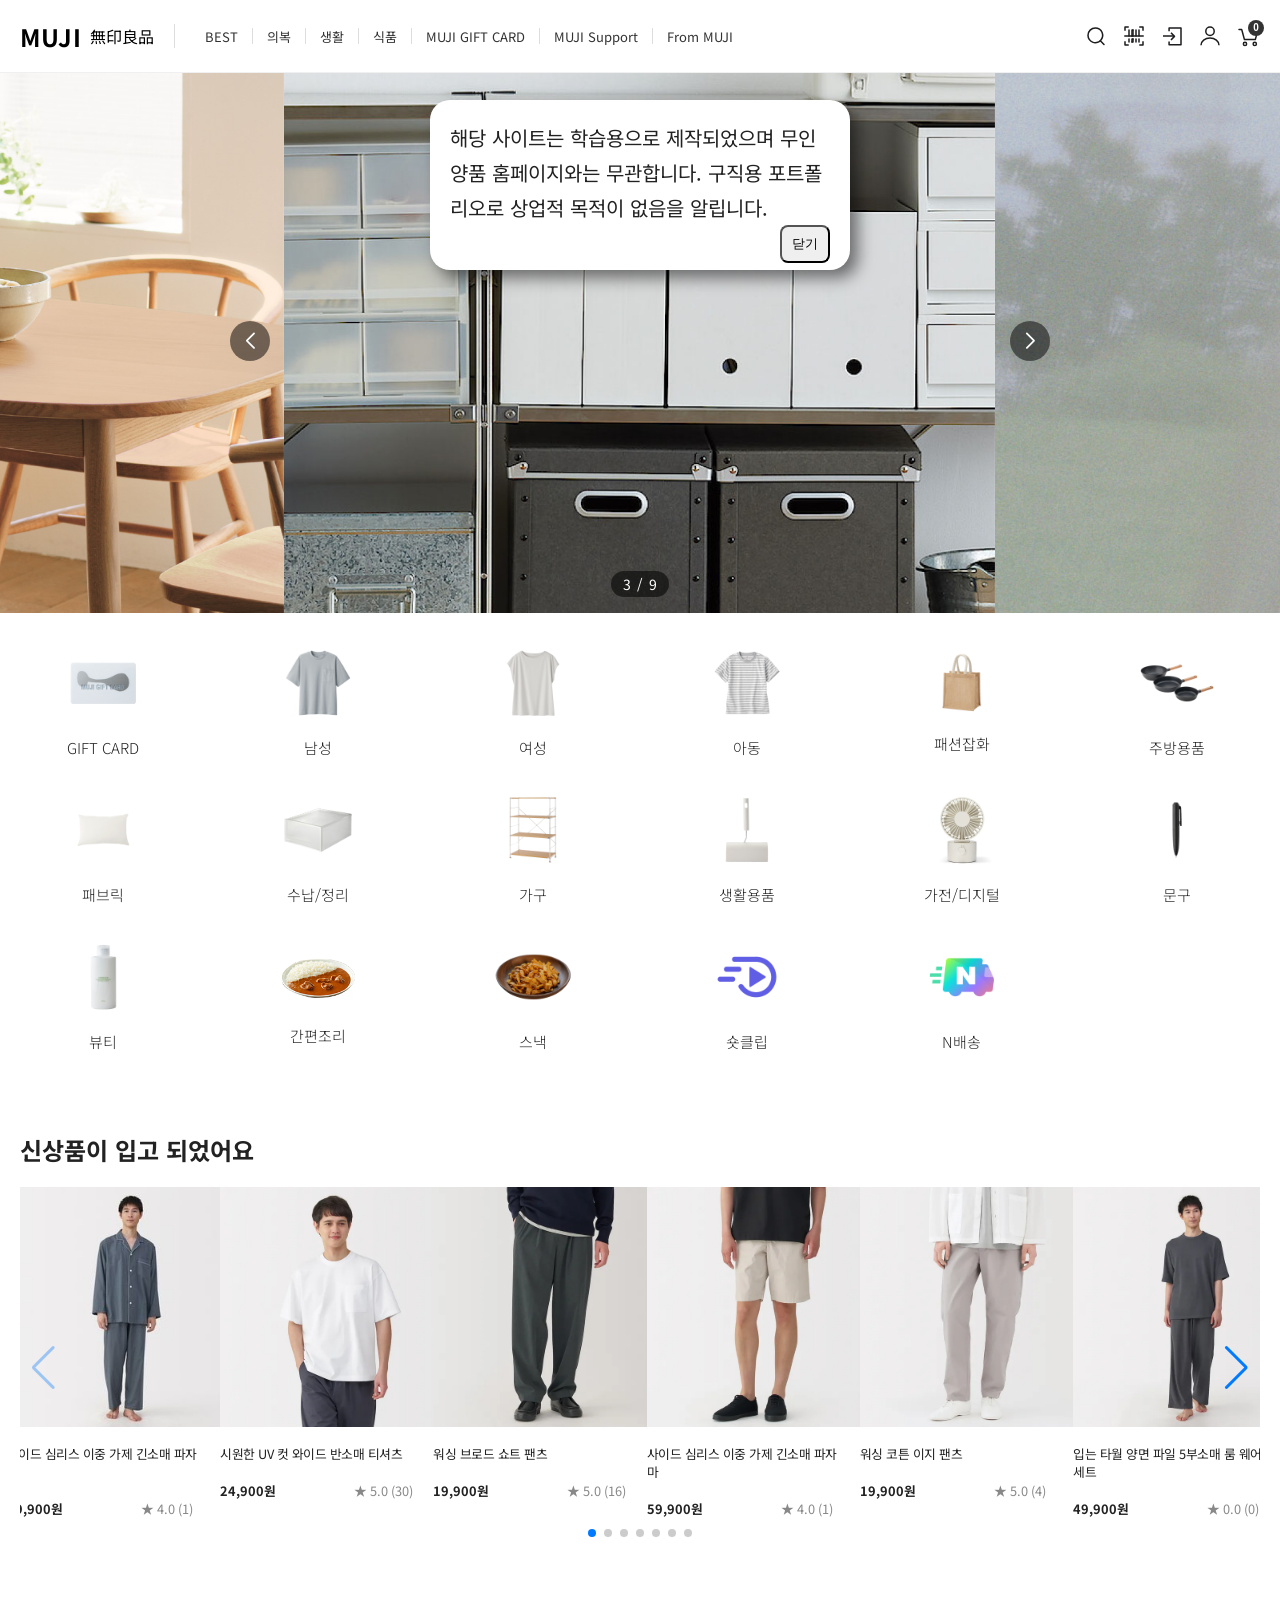
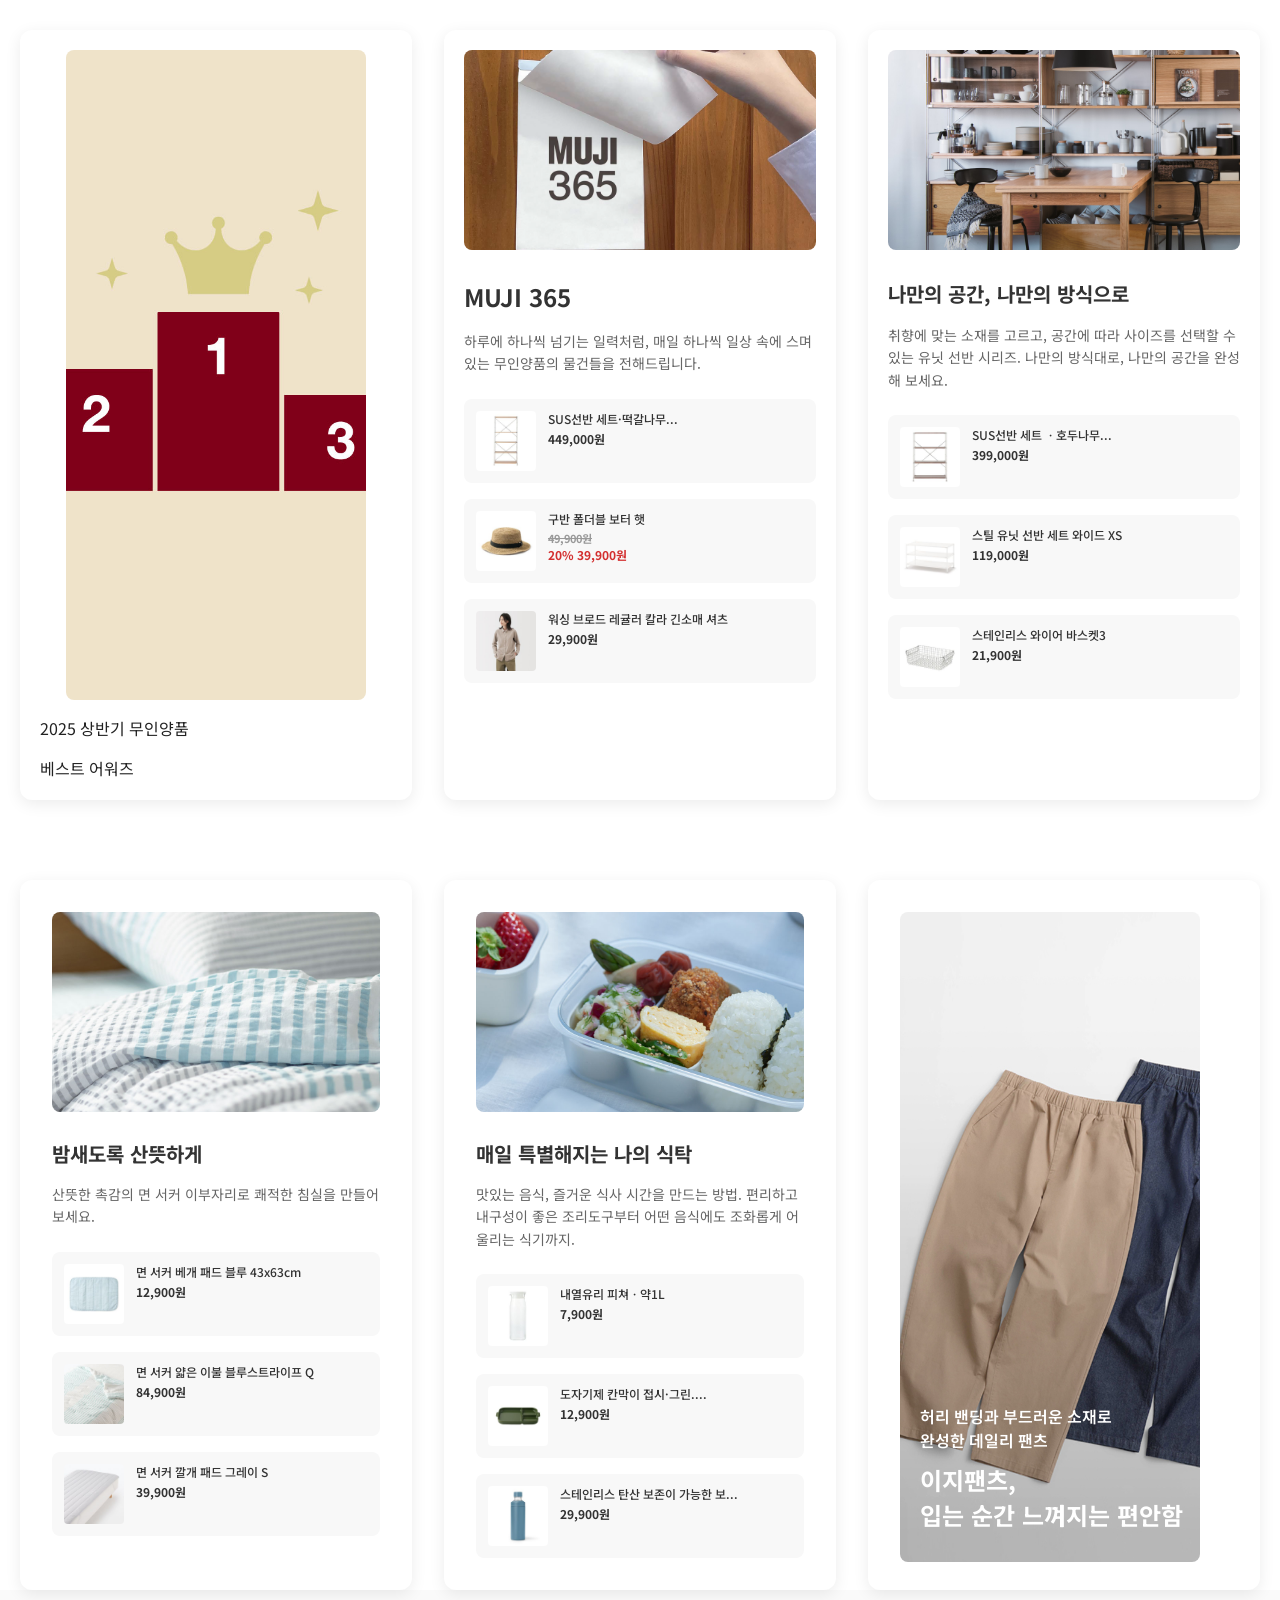
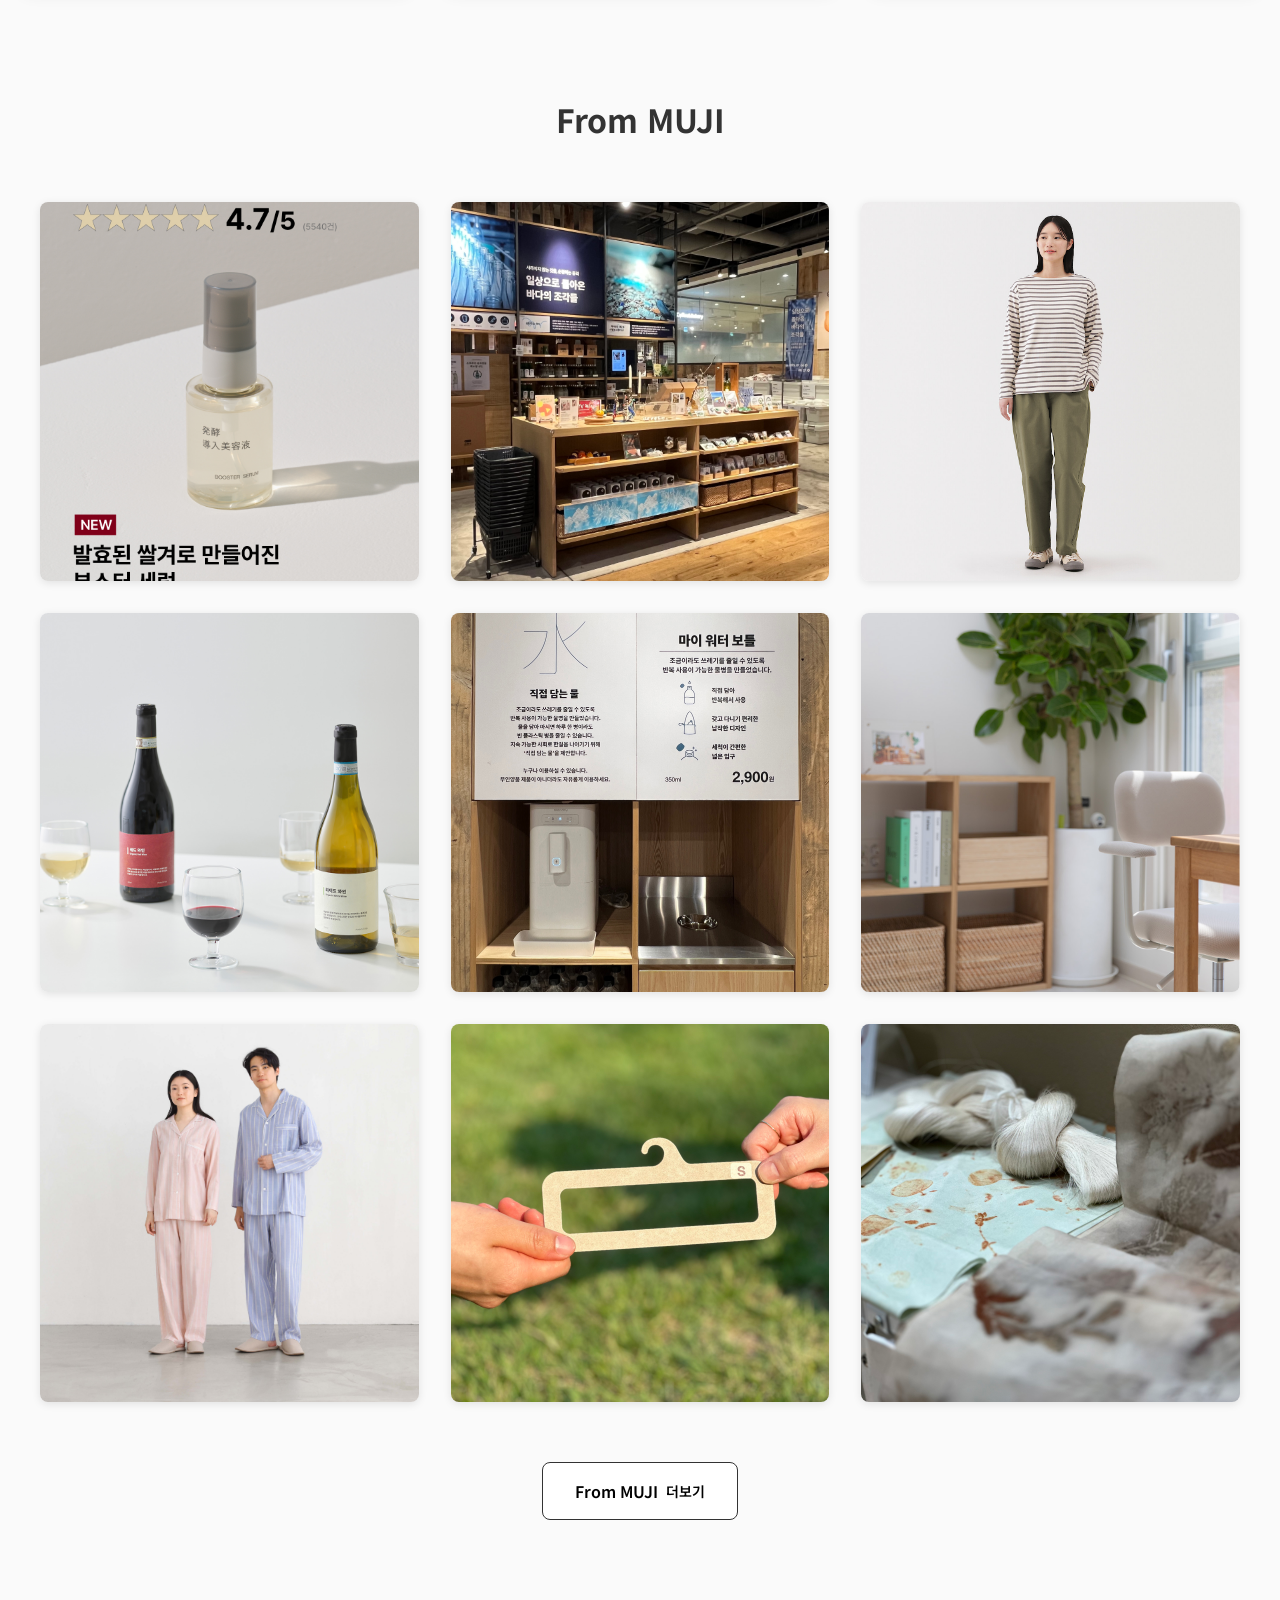
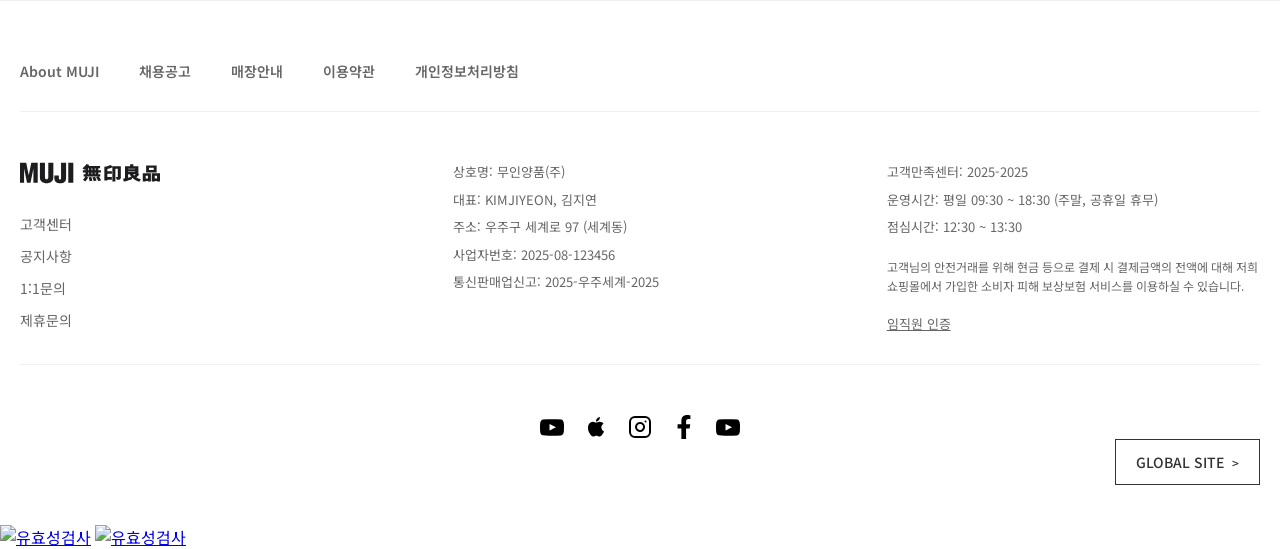
==== commit 66feb2ca: "Initial commit" ====
--- a/index.html
+++ b/index.html
@@ -1,197 +1,193 @@
 <!DOCTYPE html>
 <html lang="ko">
-  <head>
-    <meta charset="UTF-8" />
-    <meta name="viewport" content="width=device-width, initial-scale=1.0" />
-    <title>무인양품(MUJI) 온라인스토어</title>
-    <link rel="stylesheet" href="css/index.css" />
-    <link
-      rel="stylesheet"
-      href="https://cdn.jsdelivr.net/npm/swiper@11/swiper-bundle.min.css"
-    />
-    <script src="https://cdn.jsdelivr.net/npm/swiper@11/swiper-bundle.min.js"></script>
-    <link rel="icon" type="image/png" href="img/muji_logo.png" />
-  </head>
-  <body>
-    <div class="popup">
-      해당 사이트는 학습용으로 제작되었으며 무인양품 홈페이지와는 무관합니다.
-      구직용 포트폴리오로 상업적 목적이 없음을 알립니다.
-      <button>닫기</button>
-    </div>
-    <!-- //.popup -->
-    <header class="header">
-      <div class="container">
-        <div class="header-inner">
-          <div class="header-left">
-            <h1 class="logo">
-              <a href="index.html">
-                <span class="brand-name">MUJI</span>
-                <span class="brand-japanese">無印良品</span>
-              </a>
-            </h1>
-            <div class="header-divider"></div>
-            <nav class="header-menu">
-              <a href="#" class="menu-link">BEST</a>
-              <div class="menu-divider"></div>
-              <a href="#" class="menu-link">의복</a>
-              <div class="menu-divider"></div>
-              <a href="#" class="menu-link">생활</a>
-              <div class="menu-divider"></div>
-              <a href="#" class="menu-link">식품</a>
-              <div class="menu-divider"></div>
-              <a href="#" class="menu-link">MUJI GIFT CARD</a>
-              <div class="menu-divider"></div>
-              <a href="#" class="menu-link">MUJI Support</a>
-              <div class="menu-divider"></div>
-              <a href="#" class="menu-link">From MUJI</a>
-            </nav>
-          </div>
-          <div class="header-icons">
-            <button class="icon search" aria-label="검색">
-              <img src="img/search.svg" alt="검색" />
-            </button>
-            <button class="icon barcode" aria-label="바코드">
-              <img src="img/barcode.svg" alt="바코드" />
-            </button>
-            <button class="icon login" aria-label="로그인">
-              <img src="img/login.svg" alt="로그인" />
-            </button>
-            <button class="icon user" aria-label="마이페이지">
-              <img src="img/mypage.svg" alt="마이페이지" />
-            </button>
-            <button class="icon cart" aria-label="장바구니">
-              <img src="img/cart.svg" alt="장바구니" />
-              <span class="cart-count">0</span>
-            </button>
-          </div>
-        </div>
-      </div>
-    </header>
-    <!-- //.header -->
-    <section class="main-menu">
-      <div class="container">
-        <div class="swiper">
-          <div class="swiper-wrapper">
-            <div class="swiper-slide">
-              <img src="img/banner.jpg" alt="main" />
-            </div>
-            <div class="swiper-slide">
-              <img src="img/banner2.jpg" alt="main" />
-            </div>
-            <div class="swiper-slide">
-              <img src="img/banner3.jpg" alt="main" />
-            </div>
-            <div class="swiper-slide">
-              <img src="img/banner4.jpg" alt="main" />
-            </div>
-            <div class="swiper-slide">
-              <img src="img/banner5.jpg" alt="main" />
-            </div>
-            <div class="swiper-slide">
-              <img src="img/banner6.jpg" alt="main" />
-            </div>
-            <div class="swiper-slide">
-              <img src="img/banner7.jpg" alt="main" />
-            </div>
-            <div class="swiper-slide">
-              <img src="img/banner8.jpg" alt="main" />
-            </div>
-            <div class="swiper-slide">
-              <img src="img/banner9.jpg" alt="main" />
-            </div>
-          </div>
-          <div class="swiper-button-next"></div>
-          <div class="swiper-button-prev"></div>
-          <div class="swiper-pagination"></div>
-        </div>
-      </div>
-    </section>
-    <!-- //.main-menu -->
-    <section class="main-category">
-      <div class="container">
-        <div class="category">
-          <a class="category-item" href="#">
-            <img src="img/bn1.png" alt="GIFT CARD" />
-            <span>GIFT CARD</span>
-          </a>
-          <a class="category-item" href="#">
-            <img src="img/bn2.png" alt="남성" />
-            <span>남성</span>
-          </a>
-          <a class="category-item" href="#">
-            <img src="img/bn3.png" alt="여성" />
-            <span>여성</span>
-          </a>
-          <a class="category-item" href="#">
-            <img src="img/bn4.png" alt="아동" />
-            <span>아동</span>
-          </a>
-          <a class="category-item" href="#">
-            <img src="img/bn5.png" alt="패션잡화" />
-            <span>패션잡화</span>
-          </a>
-          <a class="category-item" href="#">
-            <img src="img/bn6.png" alt="주방용품" />
-            <span>주방용품</span>
-          </a>
-          <a class="category-item" href="#">
-            <img src="img/bn7.png" alt="패브릭" />
-            <span>패브릭</span>
-          </a>
-          <a class="category-item" href="#">
-            <img src="img/bn8.png" alt="수납/정리" />
-            <span>수납/정리</span>
-          </a>
-          <a class="category-item" href="#">
-            <img src="img/bn9.png" alt="가구" />
-            <span>가구</span>
-          </a>
-          <a class="category-item" href="#">
-            <img src="img/bn10.png" alt="생활용품" />
-            <span>생활용품</span>
-          </a>
-          <a class="category-item" href="#">
-            <img src="img/bn11.png" alt="가전/디지털" />
-            <span>가전/디지털</span>
-          </a>
-          <a class="category-item" href="#">
-            <img src="img/bn12.png" alt="문구" />
-            <span>문구</span>
-          </a>
-          <a class="category-item" href="#">
-            <img src="img/bn13.png" alt="뷰티" />
-            <span>뷰티</span>
-          </a>
-          <a class="category-item" href="#">
-            <img src="img/bn14.png" alt="간편조리" />
-            <span>간편조리</span>
-          </a>
-          <a class="category-item" href="#">
-            <img src="img/bn15.png" alt="스낵" />
-            <span>스낵</span>
-          </a>
-          <a class="category-item" href="#">
-            <img src="img/bn16.png" alt="숏클립" />
-            <span>숏클립</span>
-          </a>
-          <a class="category-item" href="#">
-            <img src="img/bn17.png" alt="N배송" />
-            <span>N배송</span>
-          </a>
-        </div>
-      </div>
-    </section>
-    <!-- //.main-category -->
-    <section class="new-product">
+
+<head>
+  <meta charset="UTF-8" />
+  <meta name="viewport" content="width=device-width, initial-scale=1.0" />
+  <title>무인양품(MUJI) 온라인스토어</title>
+
+  <link rel="stylesheet" href="https://cdn.jsdelivr.net/npm/swiper@11/swiper-bundle.min.css" />
+  <script src="https://cdn.jsdelivr.net/npm/swiper@11/swiper-bundle.min.js"></script>
+  <link rel="icon" type="image/png" href="img/muji_logo.png" />
+  <link rel="stylesheet" href="css/index.css" />
+</head>
+
+<body>
+  <div class="popup">
+    해당 사이트는 학습용으로 제작되었으며 무인양품 홈페이지와는 무관합니다.
+    구직용 포트폴리오로 상업적 목적이 없음을 알립니다.
+    <button>닫기</button>
+  </div>
+  <!-- //.popup -->
+  <header class="header">
+    <div class="container1">
+      <div class="header-inner">
+        <div class="header-left">
+          <h1 class="logo">
+            <a href="index.html">
+              <span class="brand-name">MUJI</span>
+              <span class="brand-japanese">無印良品</span>
+            </a>
+          </h1>
+          <div class="header-divider"></div>
+          <nav class="header-menu">
+            <a href="#" class="menu-link">BEST</a>
+            <div class="menu-divider"></div>
+            <a href="#" class="menu-link">의복</a>
+            <div class="menu-divider"></div>
+            <a href="#" class="menu-link">생활</a>
+            <div class="menu-divider"></div>
+            <a href="#" class="menu-link">식품</a>
+            <div class="menu-divider"></div>
+            <a href="#" class="menu-link">MUJI GIFT CARD</a>
+            <div class="menu-divider"></div>
+            <a href="#" class="menu-link">MUJI Support</a>
+            <div class="menu-divider"></div>
+            <a href="#" class="menu-link">From MUJI</a>
+          </nav>
+        </div>
+        <div class="header-icons">
+          <button class="icon search" aria-label="검색">
+            <img src="img/search.svg" alt="검색" />
+          </button>
+          <button class="icon barcode" aria-label="바코드">
+            <img src="img/barcode.svg" alt="바코드" />
+          </button>
+          <button class="icon login" aria-label="로그인">
+            <img src="img/login.svg" alt="로그인" />
+          </button>
+          <button class="icon user" aria-label="마이페이지">
+            <img src="img/mypage.svg" alt="마이페이지" />
+          </button>
+          <button class="icon cart" aria-label="장바구니">
+            <img src="img/cart.svg" alt="장바구니" />
+            <span class="cart-count">0</span>
+          </button>
+        </div>
+      </div>
+    </div>
+  </header>
+  <!-- //.header -->
+  <section class="main-menu">
+    <div class="swiper main-menu-swiper">
+      <div class="swiper-wrapper">
+        <div class="swiper-slide">
+          <img src="img/banner.jpg" alt="main" />
+        </div>
+        <div class="swiper-slide">
+          <img src="img/banner2.jpg" alt="main" />
+        </div>
+        <div class="swiper-slide">
+          <img src="img/banner3.jpg" alt="main" />
+        </div>
+        <div class="swiper-slide">
+          <img src="img/banner4.jpg" alt="main" />
+        </div>
+        <div class="swiper-slide">
+          <img src="img/banner5.jpg" alt="main" />
+        </div>
+        <div class="swiper-slide">
+          <img src="img/banner6.jpg" alt="main" />
+        </div>
+        <div class="swiper-slide">
+          <img src="img/banner7.jpg" alt="main" />
+        </div>
+        <div class="swiper-slide">
+          <img src="img/banner8.jpg" alt="main" />
+        </div>
+        <div class="swiper-slide">
+          <img src="img/banner9.jpg" alt="main" />
+        </div>
+      </div>
+      <div class="swiper-button-next"></div>
+      <div class="swiper-button-prev"></div>
+      <div class="swiper-pagination"></div>
+    </div>
+  </section>
+  <!-- //.main-menu -->
+  <section class="main-category">
+    <div class="container">
+      <div class="category">
+        <a class="category-item" href="#">
+          <img src="img/bn1.png" alt="GIFT CARD" />
+          <span>GIFT CARD</span>
+        </a>
+        <a class="category-item" href="#">
+          <img src="img/bn2.png" alt="남성" />
+          <span>남성</span>
+        </a>
+        <a class="category-item" href="#">
+          <img src="img/bn3.png" alt="여성" />
+          <span>여성</span>
+        </a>
+        <a class="category-item" href="#">
+          <img src="img/bn4.png" alt="아동" />
+          <span>아동</span>
+        </a>
+        <a class="category-item" href="#">
+          <img src="img/bn5.png" alt="패션잡화" />
+          <span>패션잡화</span>
+        </a>
+        <a class="category-item" href="#">
+          <img src="img/bn6.png" alt="주방용품" />
+          <span>주방용품</span>
+        </a>
+        <a class="category-item" href="#">
+          <img src="img/bn7.png" alt="패브릭" />
+          <span>패브릭</span>
+        </a>
+        <a class="category-item" href="#">
+          <img src="img/bn8.png" alt="수납/정리" />
+          <span>수납/정리</span>
+        </a>
+        <a class="category-item" href="#">
+          <img src="img/bn9.png" alt="가구" />
+          <span>가구</span>
+        </a>
+        <a class="category-item" href="#">
+          <img src="img/bn10.png" alt="생활용품" />
+          <span>생활용품</span>
+        </a>
+        <a class="category-item" href="#">
+          <img src="img/bn11.png" alt="가전/디지털" />
+          <span>가전/디지털</span>
+        </a>
+        <a class="category-item" href="#">
+          <img src="img/bn12.png" alt="문구" />
+          <span>문구</span>
+        </a>
+        <a class="category-item" href="#">
+          <img src="img/bn13.png" alt="뷰티" />
+          <span>뷰티</span>
+        </a>
+        <a class="category-item" href="#">
+          <img src="img/bn14.png" alt="간편조리" />
+          <span>간편조리</span>
+        </a>
+        <a class="category-item" href="#">
+          <img src="img/bn15.png" alt="스낵" />
+          <span>스낵</span>
+        </a>
+        <a class="category-item" href="#">
+          <img src="img/bn16.png" alt="숏클립" />
+          <span>숏클립</span>
+        </a>
+        <a class="category-item" href="#">
+          <img src="img/bn17.png" alt="N배송" />
+          <span>N배송</span>
+        </a>
+      </div>
+    </div>
+  </section>
+  <!-- //.main-category -->
+  <section class="new-product">
+    <div class="container">
       <h1>신상품이 입고 되었어요</h1>
       <div class="product-swiper swiper">
         <div class="swiper-wrapper">
           <div class="swiper-slide">
             <div class="product">
-              <img
-                src="img/product-1.jpg"
-                alt="사이드 심리스 이중 가제 긴소매 파자마"
-              />
+              <img src="img/product-1.jpg" alt="사이드 심리스 이중 가제 긴소매 파자마" />
               <div class="product-title">
                 사이드 심리스 이중 가제 긴소매 파자마
               </div>
@@ -203,10 +199,7 @@
           </div>
           <div class="swiper-slide">
             <div class="product">
-              <img
-                src="img/product-2.jpg"
-                alt="시원한 UV 컷 와이드 반소매 티셔츠"
-              />
+              <img src="img/product-2.jpg" alt="시원한 UV 컷 와이드 반소매 티셔츠" />
               <div class="product-title">시원한 UV 컷 와이드 반소매 티셔츠</div>
               <div class="product-info-row">
                 <span class="product-price">24,900원</span>
@@ -226,10 +219,7 @@
           </div>
           <div class="swiper-slide">
             <div class="product">
-              <img
-                src="img/product-4.jpg"
-                alt="사이드 심리스 이중 가제 긴소매 파자마"
-              />
+              <img src="img/product-4.jpg" alt="사이드 심리스 이중 가제 긴소매 파자마" />
               <div class="product-title">
                 사이드 심리스 이중 가제 긴소매 파자마
               </div>
@@ -251,10 +241,7 @@
           </div>
           <div class="swiper-slide">
             <div class="product">
-              <img
-                src="img/product-6.jpg"
-                alt="입는 타월 양면 파일 5부소매 룸 웨어 세트"
-              />
+              <img src="img/product-6.jpg" alt="입는 타월 양면 파일 5부소매 룸 웨어 세트" />
               <div class="product-title">
                 입는 타월 양면 파일 5부소매 룸 웨어 세트
               </div>
@@ -276,10 +263,7 @@
           </div>
           <div class="swiper-slide">
             <div class="product">
-              <img
-                src="img/product-8.jpg"
-                alt="워싱 브로드 레귤러 칼라 긴소매 셔츠"
-              />
+              <img src="img/product-8.jpg" alt="워싱 브로드 레귤러 칼라 긴소매 셔츠" />
               <div class="product-title">
                 워싱 브로드 레귤러 칼라 긴소매 셔츠
               </div>
@@ -334,423 +318,396 @@
         <div class="swiper-button-prev"></div>
         <div class="swiper-pagination"></div>
       </div>
-    </section>
-    <!-- //.new-product -->
-    <section class="advertising-section1">
-      <div class="container">
-        <div class="advertising-grid">
-          <div class="advertising-item awards-section">
-            <div class="awards-content">
-              <div class="awards-image-container">
-                <img src="img/best1.jpg" alt="베스트 어워즈" />
-                <div class="awards-overlay">
-                  <p>2025 상반기 무인양품</p>
-                  <span>베스트 어워즈</span>
-                </div>
-              </div>
-            </div>
-          </div>
-          <div class="advertising-item muji365-section">
-            <div class="muji365-content">
-              <div class="muji365-image">
-                <img src="img/best2.jpg" alt="MUJI 365" />
-              </div>
-              <div class="muji365-text">
-                <h2 class="muji365-title">MUJI 365</h2>
-                <p class="muji365-description">
-                  하루에 하나씩 넘기는 일력처럼, 매일 하나씩 일상 속에 스며있는
-                  무인양품의 물건들을 전해드립니다.
+    </div>
+  </section>
+  <!-- //.new-product -->
+  <section class="advertising-section1">
+    <div class="container">
+      <div class="advertising-grid">
+        <div class="advertising-item awards-section">
+          <div class="awards-content">
+            <div class="awards-image-container">
+              <img src="img/best1.jpg" alt="베스트 어워즈" />
+              <div class="awards-overlay">
+                <p>2025 상반기 무인양품</p>
+                <span>베스트 어워즈</span>
+              </div>
+            </div>
+          </div>
+        </div>
+        <div class="advertising-item muji365-section">
+          <div class="muji365-content">
+            <div class="muji365-image">
+              <img src="img/best2.jpg" alt="MUJI 365" />
+            </div>
+            <div class="muji365-text">
+              <h2 class="muji365-title">MUJI 365</h2>
+              <p class="muji365-description">
+                하루에 하나씩 넘기는 일력처럼, 매일 하나씩 일상 속에 스며있는
+                무인양품의 물건들을 전해드립니다.
+              </p>
+            </div>
+            <div class="product-grid">
+              <div class="product-card">
+                <img src="img/pc1.jpg" alt="SUS선반 세트" />
+                <div class="product-info">
+                  <h3>SUS선반 세트·떡갈나무...</h3>
+                  <p class="price">449,000원</p>
+                </div>
+              </div>
+              <div class="product-card">
+                <img src="img/pc2.jpg" alt="구반 폴더블 보터 햇" />
+                <div class="product-info">
+                  <h3>구반 폴더블 보터 햇</h3>
+                  <p class="price original">49,900원</p>
+                  <p class="price discount">20% 39,900원</p>
+                </div>
+              </div>
+              <div class="product-card">
+                <img src="img/pc3.jpg" alt="워싱 브로드 레귤러 칼라 긴소매 셔츠" />
+                <div class="product-info">
+                  <h3>워싱 브로드 레귤러 칼라 긴소매 셔츠</h3>
+                  <p class="price">29,900원</p>
+                </div>
+              </div>
+            </div>
+          </div>
+        </div>
+        <div class="advertising-item space-section">
+          <div class="space-content">
+            <div class="space-image">
+              <img src="img/best3.jpg" alt="나만의 공간" />
+            </div>
+            <div class="space-text">
+              <h2 class="space-title">나만의 공간, 나만의 방식으로</h2>
+              <p class="space-description">
+                취향에 맞는 소재를 고르고, 공간에 따라 사이즈를 선택할 수 있는
+                유닛 선반 시리즈. 나만의 방식대로, 나만의 공간을 완성해
+                보세요.
+              </p>
+            </div>
+            <div class="product-grid">
+              <div class="product-card">
+                <img src="img/pc4.jpg" alt="SUS선반 세트 호두나무" />
+                <div class="product-info">
+                  <h3>SUS선반 세트 ㆍ호두나무...</h3>
+                  <p class="price">399,000원</p>
+                </div>
+              </div>
+              <div class="product-card">
+                <img src="img/pc5.jpg" alt="스틸 유닛 선반 세트 와이드 XS" />
+                <div class="product-info">
+                  <h3>스틸 유닛 선반 세트 와이드 XS</h3>
+                  <p class="price">119,000원</p>
+                </div>
+              </div>
+              <div class="product-card">
+                <img src="img/pc6.jpg" alt="와이어" />
+                <div class="product-info">
+                  <h3>스테인리스 와이어 바스켓3</h3>
+                  <p class="price">21,900원</p>
+                </div>
+              </div>
+            </div>
+          </div>
+        </div>
+      </div>
+    </div>
+  </section>
+  <!-- //.advertising-section1 -->
+  <section class="advertising-section2">
+    <div class="container">
+      <div class="advertising-grid">
+        <div class="advertising-item bedding-section">
+          <div class="bedding-content">
+            <div class="bedding-image">
+              <img src="img/best4.jpg" alt="침구류" />
+            </div>
+            <div class="bedding-text">
+              <h2 class="bedding-title">밤새도록 산뜻하게</h2>
+              <p class="bedding-description">
+                산뜻한 촉감의 면 서커 이부자리로 쾌적한 침실을 만들어 보세요.
+              </p>
+            </div>
+            <div class="product-grid">
+              <div class="product-card">
+                <img src="img/pc7.jpg" alt="면 서커 베개 패드 블루" />
+                <div class="product-info">
+                  <h3>면 서커 베개 패드 블루 43x63cm</h3>
+                  <p class="price">12,900원</p>
+                </div>
+              </div>
+              <div class="product-card">
+                <img src="img/pc8.jpg" alt="면 서커 얇은 이불 블루스트라이프" />
+                <div class="product-info">
+                  <h3>면 서커 얇은 이불 블루스트라이프 Q</h3>
+                  <p class="price">84,900원</p>
+                </div>
+              </div>
+              <div class="product-card">
+                <img src="img/pc9.jpg" alt="면 서커 깔개 패드 그레이" />
+                <div class="product-info">
+                  <h3>면 서커 깔개 패드 그레이 S</h3>
+                  <p class="price">39,900원</p>
+                </div>
+              </div>
+            </div>
+          </div>
+        </div>
+        <div class="advertising-item kitchen-section">
+          <div class="kitchen-content">
+            <div class="kitchen-image">
+              <img src="img/best5.jpg" alt="주방용품" />
+            </div>
+            <div class="kitchen-text">
+              <h2 class="kitchen-title">매일 특별해지는 나의 식탁</h2>
+              <p class="kitchen-description">
+                맛있는 음식, 즐거운 식사 시간을 만드는 방법. 편리하고 내구성이
+                좋은 조리도구부터 어떤 음식에도 조화롭게 어울리는 식기까지.
+              </p>
+            </div>
+            <div class="product-grid">
+              <div class="product-card">
+                <img src="img/pc10.jpg" alt="내열유리 피쳐" />
+                <div class="product-info">
+                  <h3>내열유리 피쳐ㆍ약1L</h3>
+                  <p class="price">7,900원</p>
+                </div>
+              </div>
+              <div class="product-card">
+                <img src="img/pc11.jpg" alt="도자기제 칸막이 접시" />
+                <div class="product-info">
+                  <h3>도자기제 칸막이 접시·그린....</h3>
+                  <p class="price">12,900원</p>
+                </div>
+              </div>
+              <div class="product-card">
+                <img src="img/pc12.jpg" alt="스테인리스 탄산 보존" />
+                <div class="product-info">
+                  <h3>스테인리스 탄산 보존이 가능한 보...</h3>
+                  <p class="price">29,900원</p>
+                </div>
+              </div>
+            </div>
+          </div>
+        </div>
+        <div class="advertising-item apparel-section">
+          <div class="apparel-content">
+            <div class="best6-image-container">
+              <img src="img/best6.jpg" alt="best6" />
+              <div class="best6-overlay">
+                <p>
+                  허리 밴딩과 부드러운 소재로<br />
+                  완성한 데일리 팬츠
                 </p>
-              </div>
-              <div class="product-grid">
-                <div class="product-card">
-                  <img src="img/pc1.jpg" alt="SUS선반 세트" />
-                  <div class="product-info">
-                    <h3>SUS선반 세트·떡갈나무...</h3>
-                    <p class="price">449,000원</p>
-                  </div>
-                </div>
-                <div class="product-card">
-                  <img src="img/pc2.jpg" alt="구반 폴더블 보터 햇" />
-                  <div class="product-info">
-                    <h3>구반 폴더블 보터 햇</h3>
-                    <p class="price original">49,900원</p>
-                    <p class="price discount">20% 39,900원</p>
-                  </div>
-                </div>
-                <div class="product-card">
-                  <img
-                    src="img/pc3.jpg"
-                    alt="워싱 브로드 레귤러 칼라 긴소매 셔츠"
-                  />
-                  <div class="product-info">
-                    <h3>워싱 브로드 레귤러 칼라 긴소매 셔츠</h3>
-                    <p class="price">29,900원</p>
-                  </div>
-                </div>
-              </div>
-            </div>
-          </div>
-          <div class="advertising-item space-section">
-            <div class="space-content">
-              <div class="space-image">
-                <img src="img/best3.jpg" alt="나만의 공간" />
-              </div>
-              <div class="space-text">
-                <h2 class="space-title">나만의 공간, 나만의 방식으로</h2>
-                <p class="space-description">
-                  취향에 맞는 소재를 고르고, 공간에 따라 사이즈를 선택할 수 있는
-                  유닛 선반 시리즈. 나만의 방식대로, 나만의 공간을 완성해
-                  보세요.
-                </p>
-              </div>
-              <div class="product-grid">
-                <div class="product-card">
-                  <img src="img/pc4.jpg" alt="SUS선반 세트 호두나무" />
-                  <div class="product-info">
-                    <h3>SUS선반 세트 ㆍ호두나무...</h3>
-                    <p class="price">399,000원</p>
-                  </div>
-                </div>
-                <div class="product-card">
-                  <img src="img/pc5.jpg" alt="스틸 유닛 선반 세트 와이드 XS" />
-                  <div class="product-info">
-                    <h3>스틸 유닛 선반 세트 와이드 XS</h3>
-                    <p class="price">119,000원</p>
-                  </div>
-                </div>
-                <div class="product-card">
-                  <img src="img/pc6.jpg" alt="와이어" />
-                  <div class="product-info">
-                    <h3>스테인리스 와이어 바스켓3</h3>
-                    <p class="price">21,900원</p>
-                  </div>
-                </div>
-              </div>
-            </div>
-          </div>
-        </div>
-      </div>
-    </section>
-    <!-- //.advertising-section1 -->
-    <section class="advertising-section2">
-      <div class="container">
-        <div class="advertising-grid">
-          <div class="advertising-item bedding-section">
-            <div class="bedding-content">
-              <div class="bedding-image">
-                <img src="img/best4.jpg" alt="침구류" />
-              </div>
-              <div class="bedding-text">
-                <h2 class="bedding-title">밤새도록 산뜻하게</h2>
-                <p class="bedding-description">
-                  산뜻한 촉감의 면 서커 이부자리로 쾌적한 침실을 만들어 보세요.
-                </p>
-              </div>
-              <div class="product-grid">
-                <div class="product-card">
-                  <img src="img/pc7.jpg" alt="면 서커 베개 패드 블루" />
-                  <div class="product-info">
-                    <h3>면 서커 베개 패드 블루 43x63cm</h3>
-                    <p class="price">12,900원</p>
-                  </div>
-                </div>
-                <div class="product-card">
-                  <img
-                    src="img/pc8.jpg"
-                    alt="면 서커 얇은 이불 블루스트라이프"
-                  />
-                  <div class="product-info">
-                    <h3>면 서커 얇은 이불 블루스트라이프 Q</h3>
-                    <p class="price">84,900원</p>
-                  </div>
-                </div>
-                <div class="product-card">
-                  <img src="img/pc9.jpg" alt="면 서커 깔개 패드 그레이" />
-                  <div class="product-info">
-                    <h3>면 서커 깔개 패드 그레이 S</h3>
-                    <p class="price">39,900원</p>
-                  </div>
-                </div>
-              </div>
-            </div>
-          </div>
-          <div class="advertising-item kitchen-section">
-            <div class="kitchen-content">
-              <div class="kitchen-image">
-                <img src="img/best5.jpg" alt="주방용품" />
-              </div>
-              <div class="kitchen-text">
-                <h2 class="kitchen-title">매일 특별해지는 나의 식탁</h2>
-                <p class="kitchen-description">
-                  맛있는 음식, 즐거운 식사 시간을 만드는 방법. 편리하고 내구성이
-                  좋은 조리도구부터 어떤 음식에도 조화롭게 어울리는 식기까지.
-                </p>
-              </div>
-              <div class="product-grid">
-                <div class="product-card">
-                  <img src="img/pc10.jpg" alt="내열유리 피쳐" />
-                  <div class="product-info">
-                    <h3>내열유리 피쳐ㆍ약1L</h3>
-                    <p class="price">7,900원</p>
-                  </div>
-                </div>
-                <div class="product-card">
-                  <img src="img/pc11.jpg" alt="도자기제 칸막이 접시" />
-                  <div class="product-info">
-                    <h3>도자기제 칸막이 접시·그린....</h3>
-                    <p class="price">12,900원</p>
-                  </div>
-                </div>
-                <div class="product-card">
-                  <img src="img/pc12.jpg" alt="스테인리스 탄산 보존" />
-                  <div class="product-info">
-                    <h3>스테인리스 탄산 보존이 가능한 보...</h3>
-                    <p class="price">29,900원</p>
-                  </div>
-                </div>
-              </div>
-            </div>
-          </div>
-          <div class="advertising-item apparel-section">
-            <div class="apparel-content">
-              <div class="best6-image-container">
-                <img src="img/best6.jpg" alt="best6" />
-                <div class="best6-overlay">
-                  <p>
-                    허리 밴딩과 부드러운 소재로<br />
-                    완성한 데일리 팬츠
-                  </p>
-                  <span>이지팬츠,<br />입는 순간 느껴지는 편안함</span>
-                </div>
-              </div>
-            </div>
-          </div>
-        </div>
-      </div>
-    </section>
-    <!-- //.advertising-section2 -->
-    <section class="from-muji-section">
-      <div class="container">
-        <h2 class="from-muji-title">From MUJI</h2>
-        <div class="from-muji-grid">
-          <div class="from-muji-item skincare">
-            <div class="item-image">
-              <img
-                src="img/item1.jpg"
-                alt="발효된 쌀겨로 만들어진 부스터 세럼"
-              />
-            </div>
-            <div class="item-overlay">
-              <div class="product-name">
-                발효된 쌀겨로 만들어진 부스터 세럼을 소개합니다.
-              </div>
-              <div class="product-info-row">
-                무인양품의 신규 스킨 케어를 만나보세요.
-              </div>
-            </div>
-          </div>
-          <!-- 1행 1열: 스킨케어 -->
-          <div class="from-muji-item store-campaign">
-            <div class="item-image">
-              <img src="img/item2.jpg" alt="일상모를 돌아온 바다의 조각들" />
-            </div>
-            <div class="item-overlay">
-              <div class="product-name">
-                순환하는 유리, 일상모를 돌아온 바다의 조각들
-              </div>
-              <div class="product-info-row">
-                스타필드고양점 기획전 &lt;순환하는 유리&gt;에서 버려진 유리가
-                다시 쓰임을 얻는 과정을 소개합니다.
-              </div>
-            </div>
-          </div>
-          <div class="from-muji-item casual-wear">
-            <div class="item-image">
-              <img src="img/item3.jpg" alt="캐주얼 의류" />
-            </div>
-            <div class="item-overlay">
-              <div class="product-name">일상에 스며드는 부드러운 이지팬츠</div>
-              <div class="product-info-row">
-                부드러움과 세련된 실루엣을 모두 담은 25AW 이지팬츠를 소개합니다.
-              </div>
-            </div>
-          </div>
-          <div class="from-muji-item lifestyle">
-            <div class="item-image">
-              <img src="img/item4.jpg" alt="라이프스타일" />
-            </div>
-            <div class="item-overlay">
-              <div class="product-name">자연의 순환을 담은 유기농 와인</div>
-              <div class="product-info-row">
-                자연의 순환과 재생까지 생각하며 포도 고유의 맛을 그대로 담은
-                유기농 와인을 무인양품에서 만날 수 있습니다.
-              </div>
-            </div>
-          </div>
-          <div class="from-muji-item eco-friendly">
-            <div class="item-image">
-              <img src="img/item5.jpg" alt="마이 워터 보틀" />
-            </div>
-            <div class="item-overlay">
-              <div class="product-name">
-                무인양품 매장에서만 만날 수 있는 특별한 서비스
-              </div>
-              <div class="product-info-row">
-                도심 속 작은 쉼표, 고객님들의 편리함을 위한 무인양품 매장의
-                서비스
-              </div>
-            </div>
-          </div>
-          <div class="from-muji-item home-decor">
-            <div class="item-image">
-              <img src="img/item6.jpg" alt="홈 데코" />
-            </div>
-            <div class="item-overlay">
-              <div class="product-name">공간의 가치를 높이는 IA 솔루션</div>
-              <div class="product-info-row">
-                도심 속 작은 쉼표, 고객님들의 편리함을 위한 무인양품 매장의
-                서비스
-              </div>
-            </div>
-          </div>
-          <div class="from-muji-item sleepwear">
-            <div class="item-image">
-              <img src="img/item7.jpg" alt="잠옷" />
-            </div>
-            <div class="item-overlay">
-              <div class="product-name">편안한 잠을 위한 무인양품 잠옷</div>
-              <div class="product-info-row">
-                자연 소재로 만든 부드러운 촉감의 잠옷을 만나보세요.
-              </div>
-            </div>
-          </div>
-          <div class="from-muji-item household">
-            <div class="item-image">
-              <img src="img/item8.jpg" alt="행거" />
-            </div>
-            <div class="item-overlay">
-              <div class="product-name">실용적인 디자인의 행거</div>
-              <div class="product-info-row">
-                공간을 효율적으로 활용할 수 있는 다양한 행거 제품
-              </div>
-            </div>
-          </div>
-          <div class="from-muji-item materials">
-            <div class="item-image">
-              <img src="img/item9.jpg" alt="자연 소재" />
-            </div>
-            <div class="item-overlay">
-              <div class="material-text">
-                <div class="life-art">
-                  생명과 예술: 명주, 천년의 전통을 미래로 이어가다
-                </div>
-                <div class="store-info">
-                  롯데월드몰 매장에서 상주 함창 명주를 소개합니다
-                </div>
-              </div>
-            </div>
-          </div>
-        </div>
-        <div class="from-muji-button">
-          <a href="#" class="from-muji-btn">
-            From MUJI
-            <span class="arrow">더보기</span>
-          </a>
-        </div>
-      </div>
-    </section>
-    <!-- //.from-muji-section -->
-    <footer class="site-footer">
-      <div class="container">
-        <div class="footer-nav">
-          <a href="#">About MUJI</a>
-          <a href="#">채용공고</a>
-          <a href="#">매장안내</a>
-          <a href="#">이용약관</a>
-          <a href="#">개인정보처리방침</a>
-        </div>
-        <div class="footer-main">
-          <div class="footer-left">
-            <div class="footer-logo">
-              <img src="img/muji_longlogo.svg" alt="무인양품 로고" />
-            </div>
-            <div class="footer-links">
-              <a href="#">고객센터</a>
-              <a href="#">공지사항</a>
-              <a href="#">1:1문의</a>
-              <a href="#">제휴문의</a>
-            </div>
-          </div>
-          <div class="footer-center">
-            <div class="company-info">
-              <p>상호명: 무인양품(주)</p>
-              <p>대표: KIMJIYEON, 김지연</p>
-              <p>주소: 우주구 세계로 97 (세계동)</p>
-              <p>사업자번호: 2025-08-123456</p>
-              <p>통신판매업신고: 2025-우주세계-2025</p>
-            </div>
-          </div>
-          <!-- //.중앙 회사정보 -->
-          <div class="footer-right">
-            <div class="customer-service">
-              <p>고객만족센터: 2025-2025</p>
-              <p>운영시간: 평일 09:30 ~ 18:30 (주말, 공휴일 휴무)</p>
-              <p>점심시간: 12:30 ~ 13:30</p>
-            </div>
-            <div class="safety-notice">
-              <p>
-                고객님의 안전거래를 위해 현금 등으로 결제 시 결제금액의 전액에
-                대해 저희 쇼핑몰에서 가입한 소비자 피해 보상보험 서비스를
-                이용하실 수 있습니다.
-              </p>
-            </div>
-            <div class="employee-cert">
-              <a href="#">임직원 인증</a>
-            </div>
-          </div>
-        </div>
-        <!-- //.footer-main -->
-        <div class="footer-footer-main">
-          <div class="social-media">
-            <a href="#" class="social-icon"
-              ><img src="img/youtube.svg" alt="YouTube"
-            /></a>
-            <a href="#" class="social-icon"
-              ><img src="img/apple.svg" alt="Apple"
-            /></a>
-            <a href="#" class="social-icon"
-              ><img src="img/instargram.svg" alt="Instagram"
-            /></a>
-            <a href="#" class="social-icon"
-              ><img src="img/facebook.svg" alt="Facebook"
-            /></a>
-            <a href="#" class="social-icon"
-              ><img src="img/youtube.svg" alt="YouTube"
-            /></a>
-          </div>
-          <div class="global-site">
-            <a href="#" class="global-button"
-              >GLOBAL SITE <span class="arrow-right">&gt;</span></a
-            >
-          </div>
-        </div>
-        <!-- footer-footer-main -->
-      </div>
-    </footer>
-    <!-- //.site-footer -->
-    <script>
-      new Swiper(".swiper", {
-        loop: true,
-        pagination: { el: ".swiper-pagination", clickable: true },
-        navigation: {
-          nextEl: ".swiper-button-next",
-          prevEl: ".swiper-button-prev",
-        },
-        slidesPerView: 1,
-        spaceBetween: 0,
-      });
-    </script>
-    <script src="script/js.js"></script>
-  </body>
-</html>
+                <span>이지팬츠,<br />입는 순간 느껴지는 편안함</span>
+              </div>
+            </div>
+          </div>
+        </div>
+      </div>
+    </div>
+  </section>
+  <!-- //.advertising-section2 -->
+  <section class="from-muji-section">
+    <div class="container">
+      <h2 class="from-muji-title">From MUJI</h2>
+      <div class="from-muji-grid">
+        <div class="from-muji-item skincare">
+          <div class="item-image">
+            <img src="img/item1.jpg" alt="발효된 쌀겨로 만들어진 부스터 세럼" />
+          </div>
+          <div class="item-overlay">
+            <div class="product-name">
+              발효된 쌀겨로 만들어진 부스터 세럼을 소개합니다.
+            </div>
+            <div class="product-info-row">
+              무인양품의 신규 스킨 케어를 만나보세요.
+            </div>
+          </div>
+        </div>
+        <!-- 1행 1열: 스킨케어 -->
+        <div class="from-muji-item store-campaign">
+          <div class="item-image">
+            <img src="img/item2.jpg" alt="일상모를 돌아온 바다의 조각들" />
+          </div>
+          <div class="item-overlay">
+            <div class="product-name">
+              순환하는 유리, 일상모를 돌아온 바다의 조각들
+            </div>
+            <div class="product-info-row">
+              스타필드고양점 기획전 &lt;순환하는 유리&gt;에서 버려진 유리가
+              다시 쓰임을 얻는 과정을 소개합니다.
+            </div>
+          </div>
+        </div>
+        <div class="from-muji-item casual-wear">
+          <div class="item-image">
+            <img src="img/item3.jpg" alt="캐주얼 의류" />
+          </div>
+          <div class="item-overlay">
+            <div class="product-name">일상에 스며드는 부드러운 이지팬츠</div>
+            <div class="product-info-row">
+              부드러움과 세련된 실루엣을 모두 담은 25AW 이지팬츠를 소개합니다.
+            </div>
+          </div>
+        </div>
+        <div class="from-muji-item lifestyle">
+          <div class="item-image">
+            <img src="img/item4.jpg" alt="라이프스타일" />
+          </div>
+          <div class="item-overlay">
+            <div class="product-name">자연의 순환을 담은 유기농 와인</div>
+            <div class="product-info-row">
+              자연의 순환과 재생까지 생각하며 포도 고유의 맛을 그대로 담은
+              유기농 와인을 무인양품에서 만날 수 있습니다.
+            </div>
+          </div>
+        </div>
+        <div class="from-muji-item eco-friendly">
+          <div class="item-image">
+            <img src="img/item5.jpg" alt="마이 워터 보틀" />
+          </div>
+          <div class="item-overlay">
+            <div class="product-name">
+              무인양품 매장에서만 만날 수 있는 특별한 서비스
+            </div>
+            <div class="product-info-row">
+              도심 속 작은 쉼표, 고객님들의 편리함을 위한 무인양품 매장의
+              서비스
+            </div>
+          </div>
+        </div>
+        <div class="from-muji-item home-decor">
+          <div class="item-image">
+            <img src="img/item6.jpg" alt="홈 데코" />
+          </div>
+          <div class="item-overlay">
+            <div class="product-name">공간의 가치를 높이는 IA 솔루션</div>
+            <div class="product-info-row">
+              도심 속 작은 쉼표, 고객님들의 편리함을 위한 무인양품 매장의
+              서비스
+            </div>
+          </div>
+        </div>
+        <div class="from-muji-item sleepwear">
+          <div class="item-image">
+            <img src="img/item7.jpg" alt="잠옷" />
+          </div>
+          <div class="item-overlay">
+            <div class="product-name">편안한 잠을 위한 무인양품 잠옷</div>
+            <div class="product-info-row">
+              자연 소재로 만든 부드러운 촉감의 잠옷을 만나보세요.
+            </div>
+          </div>
+        </div>
+        <div class="from-muji-item household">
+          <div class="item-image">
+            <img src="img/item8.jpg" alt="행거" />
+          </div>
+          <div class="item-overlay">
+            <div class="product-name">실용적인 디자인의 행거</div>
+            <div class="product-info-row">
+              공간을 효율적으로 활용할 수 있는 다양한 행거 제품
+            </div>
+          </div>
+        </div>
+        <div class="from-muji-item materials">
+          <div class="item-image">
+            <img src="img/item9.jpg" alt="자연 소재" />
+          </div>
+          <div class="item-overlay">
+            <div class="material-text">
+              <div class="life-art">
+                생명과 예술: 명주, 천년의 전통을 미래로 이어가다
+              </div>
+              <div class="store-info">
+                롯데월드몰 매장에서 상주 함창 명주를 소개합니다
+              </div>
+            </div>
+          </div>
+        </div>
+      </div>
+      <div class="from-muji-button">
+        <a href="#" class="from-muji-btn">
+          From MUJI
+          <span class="arrow">더보기</span>
+        </a>
+      </div>
+    </div>
+  </section>
+  <!-- //.from-muji-section -->
+  <footer class="site-footer">
+    <div class="container">
+      <div class="footer-nav">
+        <a href="#">About MUJI</a>
+        <a href="#">채용공고</a>
+        <a href="#">매장안내</a>
+        <a href="#">이용약관</a>
+        <a href="#">개인정보처리방침</a>
+      </div>
+      <div class="footer-main">
+        <div class="footer-left">
+          <div class="footer-logo">
+            <img src="img/muji_longlogo.svg" alt="무인양품 로고" />
+          </div>
+          <div class="footer-links">
+            <a href="#">고객센터</a>
+            <a href="#">공지사항</a>
+            <a href="#">1:1문의</a>
+            <a href="#">제휴문의</a>
+          </div>
+        </div>
+        <div class="footer-center">
+          <div class="company-info">
+            <p>상호명: 무인양품(주)</p>
+            <p>대표: KIMJIYEON, 김지연</p>
+            <p>주소: 우주구 세계로 97 (세계동)</p>
+            <p>사업자번호: 2025-08-123456</p>
+            <p>통신판매업신고: 2025-우주세계-2025</p>
+          </div>
+        </div>
+        <!-- //.중앙 회사정보 -->
+        <div class="footer-right">
+          <div class="customer-service">
+            <p>고객만족센터: 2025-2025</p>
+            <p>운영시간: 평일 09:30 ~ 18:30 (주말, 공휴일 휴무)</p>
+            <p>점심시간: 12:30 ~ 13:30</p>
+          </div>
+          <div class="safety-notice">
+            <p>
+              고객님의 안전거래를 위해 현금 등으로 결제 시 결제금액의 전액에
+              대해 저희 쇼핑몰에서 가입한 소비자 피해 보상보험 서비스를
+              이용하실 수 있습니다.
+            </p>
+          </div>
+          <div class="employee-cert">
+            <a href="#">임직원 인증</a>
+          </div>
+        </div>
+      </div>
+      <!-- //.footer-main -->
+      <div class="footer-footer-main">
+        <div class="social-media">
+          <a href="#" class="social-icon"><img src="img/youtube.svg" alt="YouTube" /></a>
+          <a href="#" class="social-icon"><img src="img/apple.svg" alt="Apple" /></a>
+          <a href="#" class="social-icon"><img src="img/instargram.svg" alt="Instagram" /></a>
+          <a href="#" class="social-icon"><img src="img/facebook.svg" alt="Facebook" /></a>
+          <a href="#" class="social-icon"><img src="img/youtube.svg" alt="YouTube" /></a>
+        </div>
+        <div class="global-site">
+          <a href="#" class="global-button">GLOBAL SITE <span class="arrow-right">&gt;</span></a>
+        </div>
+      </div>
+      <!-- footer-footer-main -->
+    </div>
+  </footer>
+  <!-- //.site-footer -->
+   <div class="test">
+      <a href="https://validator.w3.org/check?uri=https://winter-jung.github.io/project1//"><img src="https://user-images.githubusercontent.com/59301948/210939606-50ea4ba6-6817-45df-b5af-e220ab606c5b.png" alt="유효성검사"></a>
+      <a href="https://jigsaw.w3.org/css-validator/validator?uri=https://winter-jung.github.io/project1/"><img src="https://jigsaw.w3.org/css-validator/images/vcss" alt="유효성검사"></a>
+    </div>
+  <script src="script/js.js"></script>
+</body>
+
+</html>
--- a/css/index.css
+++ b/css/index.css
@@ -1,1253 +1,393 @@
-@import url("https://fonts.googleapis.com/css2?family=Noto+Sans+KR:wght@400;500;700&display=swap");
-
-body {
-  margin: 0;
-  font-family: "Noto Sans KR", Arial, sans-serif;
-  background: #fff;
-  color: #222;
-}
-
-.container {
-  max-width: 1280px;
-  margin: 0 auto;
-  padding: 0 20px;
-}
-.header {
-  background: #fff;
-  position: sticky;
-  top: 0;
-  z-index: 200;
-  border-bottom: 1px solid #f0f0f0;
+@import url(https://fonts.googleapis.com/css2?family=Noto+Sans+KR:wght@400;500;700&display=swap);
+
+body { margin: 0; font-family: "Noto Sans KR",Arial,sans-serif; background: #fff; color: #222; }
+
+.container { max-width: 1280px; margin: 0 auto; padding: 0 20px; }
+.header { background: #fff; position: sticky; top: 0; z-index: 200; border-bottom: 1px solid #f0f0f0; width: 100%; }
+
+.header-inner { max-width: 1280px; width: 100%; margin: 0 auto; display: flex; padding: 0 24px; height: 72px; align-items: center; justify-content: space-between; box-sizing: border-box; }
+
+.header-left { display: flex; align-items: center; gap: 24px; flex-shrink: 0; }
+
+.logo a { display: flex; align-items: center; gap: 8px; text-decoration: none; color: #000; flex-shrink: 0; }
+
+.brand-name { font-size: 24px; font-weight: 700; letter-spacing: 1px; white-space: nowrap; }
+
+.brand-japanese { font-size: 16px; font-weight: 400; white-space: nowrap; }
+
+.header-divider { width: 1px; height: 24px; background: #ddd; flex-shrink: 0; }
+
+.header-menu { display: flex; align-items: center; gap: 0; font-size: 14px; flex-wrap: nowrap; overflow: hidden; }
+
+.menu-link { font-size: 14px; font-weight: 400; color: #333; text-decoration: none; padding: 8px 12px; transition: color 0.2s; white-space: nowrap; flex-shrink: 0; }
+
+.menu-link:focus, .menu-link:hover { color: #000; }
+
+.menu-divider { width: 1px; height: 16px; background: #ddd; margin: 0 4px; flex-shrink: 0; }
+
+.header-icons { display: flex; gap: 16px; align-items: center; flex-shrink: 0; }
+
+.icon { background: none; border: none; width: 24px; height: 24px; cursor: pointer; padding: 0; margin: 0; box-shadow: none; outline: none; position: relative; display: flex; align-items: center; justify-content: center; flex-shrink: 0; }
+
+.header-icons img { width: 100%; height: 100%; display: block; background: none; border: none; box-shadow: none; }
+
+.cart-count { position: absolute; top: -4px; right: -4px; background: #333; color: #fff; font-size: 10px; font-weight: 600; width: 16px; height: 16px; border-radius: 50%; display: flex; align-items: center; justify-content: center; line-height: 1; }
+
+.logo img { height: 20px; width: auto; }
+
+/* ====================================  */
+/* === main hero (main-menu-swiper) === */
+/* ====================================  */
+.main-menu { 
+  position: relative;
   width: 100%;
-}
-
-.header-inner {
-  max-width: 1280px;
-  width: 100%;
-  margin: 0 auto;
-  display: flex;
-  padding: 0 24px;
-  height: 72px;
-  align-items: center;
-  justify-content: space-between;
-  box-sizing: border-box;
-}
-
-.header-left {
-  display: flex;
-  align-items: center;
-  gap: 24px;
-  flex-shrink: 0;
-}
-
-.logo a {
-  display: flex;
-  align-items: center;
-  gap: 8px;
-  text-decoration: none;
-  color: #000;
-  flex-shrink: 0;
-}
-
-.brand-name {
-  font-size: 24px;
-  font-weight: 700;
-  letter-spacing: 1px;
-  white-space: nowrap;
-}
-
-.brand-japanese {
-  font-size: 16px;
-  font-weight: 400;
-  white-space: nowrap;
-}
-
-.header-divider {
-  width: 1px;
-  height: 24px;
-  background: #ddd;
-  flex-shrink: 0;
-}
-
-.header-menu {
-  display: flex;
-  align-items: center;
-  gap: 0;
-  font-size: 14px;
-  flex-wrap: nowrap;
+  height: clamp(320px, 60vh, 700px);
   overflow: hidden;
 }
-
-.menu-link {
-  font-size: 14px;
-  font-weight: 400;
-  color: #333;
-  text-decoration: none;
-  padding: 8px 12px;
-  transition: color 0.2s;
-  white-space: nowrap;
-  flex-shrink: 0;
-}
-
-.menu-link:hover,
-.menu-link:focus {
-  color: #000;
-}
-
-.menu-divider {
-  width: 1px;
-  height: 16px;
-  background: #ddd;
-  margin: 0 4px;
-  flex-shrink: 0;
-}
-
-.header-icons {
-  display: flex;
-  gap: 16px;
-  align-items: center;
-  flex-shrink: 0;
-}
-
-.icon {
-  background: none;
-  border: none;
-  width: 24px;
-  height: 24px;
-  cursor: pointer;
-  padding: 0;
-  margin: 0;
-  box-shadow: none;
-  outline: none;
-  position: relative;
-  display: flex;
-  align-items: center;
-  justify-content: center;
-  flex-shrink: 0;
-}
-
-.header-icons img {
+.main-menu .main-menu-swiper {
   width: 100%;
   height: 100%;
-  display: block;
-  background: none;
-  border: none;
-  box-shadow: none;
-}
-
-.cart-count {
-  position: absolute;
-  top: -4px;
-  right: -4px;
-  background: #333;
-  color: #fff;
-  font-size: 10px;
-  font-weight: 600;
-  width: 16px;
-  height: 16px;
-  border-radius: 50%;
-  display: flex;
+}
+.main-menu .swiper-wrapper {
+  height: 100%;
   align-items: center;
-  justify-content: center;
-  line-height: 1;
-}
-
-.main-menu img {
-  width: 1280px;
-  height: auto;
-}
-.main-menu .content-row button {
-  background: white;
-  color: #000000;
-  border: none;
-  border-radius: 8px;
-  padding: 0.7em 1.6em;
-  font-size: 1.3rem;
-  font-weight: 600;
-  cursor: pointer;
-  margin: 10px;
-}
-.main-menu .content-row button:hover,
-.main-menu .content-row button:focus {
-  background: #e4dedc;
-  box-shadow: 0 4px 16px rgba(123, 63, 0, 0.16);
-  outline: none;
-}
-.main-menu-row {
-  display: flex;
-  align-items: center;
-  gap: 2rem;
-  margin-top: 2rem;
-  justify-content: space-around;
-}
-.main-menu-row .content-row {
-  flex-shrink: 0;
-}
-.main-menu-row .main-photo {
-  display: flex;
-  flex-direction: column;
-  align-items: center;
-  margin: 30px;
-}
-.logo img {
-  height: 20px;
-  width: auto;
-}
-
-.category {
-  display: grid;
-  grid-template-columns: repeat(6, 1fr);
-  grid-template-rows: repeat(2, 1fr);
-  gap: 32px 48px;
-  justify-items: center;
-  align-items: center;
-  margin: 30px 0;
-  background: white;
-  width: 100%;
-}
-
-.category-item {
-  display: flex;
-  flex-direction: column;
-  align-items: center;
-  gap: 8px;
-  text-decoration: none;
-}
-
-.category-item img {
-  width: 80px;
-  height: auto;
-  margin-bottom: 4px;
-}
-
-.category-item span {
-  font-size: 15px;
-  color: #222;
-  font-weight: 300;
-  margin-top: 2px;
-  text-decoration: none;
-}
-
-.popup {
-  position: fixed;
-  width: 420px;
-  height: 170px;
-  background-color: white;
-  border-radius: 20px;
-  padding: 20px;
-  box-sizing: border-box;
-  font-size: 20px;
-  z-index: 99999999;
-  left: 50%;
-  transform: translateX(-50%);
-  top: 100px;
-  box-shadow: 8px 8px 16px rgb(0, 0, 0, 0.5);
-  line-height: 1.75;
-}
-
-.popup button {
-  display: block;
-  padding: 8px 10px;
-  border-radius: 8px;
-  position: absolute;
-  right: 20px;
-}
-/* 푸터 스타일 */
-.site-footer {
-  background: #fff;
-  color: #333;
-  padding: 60px 0 40px 0;
-  border-top: 1px solid #f0f0f0;
-}
-
-/* 상단 네비게이션 */
-.footer-nav {
-  display: flex;
-  justify-content: flex-start;
-  align-items: center;
-  gap: 40px;
-  margin-bottom: 50px;
-  padding-bottom: 30px;
-  border-bottom: 1px solid #f0f0f0;
-}
-
-.footer-nav a {
-  color: #666;
-  text-decoration: none;
-  font-size: 14px;
-  font-weight: 600;
-  transition: color 0.2s;
-}
-
-/* 중앙 회사정보 */
-.footer-main {
-  display: grid;
-  grid-template-columns: 1fr 1fr 1fr;
-  gap: 60px;
-  margin-bottom: 50px;
-  padding-bottom: 30px;
-  border-bottom: 1px solid #f0f0f0;
-}
-
-/* 왼쪽 섹션 */
-.footer-left {
-  display: flex;
-  flex-direction: column;
-  gap: 30px;
-}
-
-.footer-logo {
-  display: flex;
-  flex-direction: column;
-  gap: 4px;
-}
-
-.logo-text {
-  font-size: 24px;
-  font-weight: 700;
-  color: #333;
-}
-
-.logo-japanese {
-  font-size: 16px;
-  color: #666;
-}
-
-.footer-links {
-  display: flex;
-  flex-direction: column;
-  gap: 12px;
-}
-
-.footer-links a {
-  color: #666;
-  text-decoration: none;
-  font-size: 14px;
-  transition: color 0.2s;
-}
-
-.footer-links a:hover {
-  color: #333;
-}
-
-/* 중앙 섹션 */
-.footer-center {
-  display: flex;
-  flex-direction: column;
-}
-
-.company-info {
-  display: flex;
-  flex-direction: column;
-  gap: 8px;
-}
-
-.company-info p {
-  color: #666;
-  font-size: 13px;
-  line-height: 1.5;
-  margin: 0;
-}
-
-/* 오른쪽 섹션 */
-.footer-right {
-  display: flex;
-  flex-direction: column;
-  gap: 0;
-}
-
-.customer-service {
-  display: flex;
-  flex-direction: column;
-  gap: 8px;
-}
-
-.customer-service p {
-  color: #666;
-  font-size: 13px;
-  line-height: 1.5;
-  margin: 0;
-}
-
-.safety-notice {
-  margin-top: 20px;
-}
-
-.safety-notice p {
-  color: #666;
-  font-size: 12px;
-  line-height: 1.6;
-  margin: 0;
-}
-
-.employee-cert {
-  margin-top: 15px;
-}
-
-.employee-cert a {
-  color: #666;
-  text-decoration: underline;
-  font-size: 13px;
-  transition: color 0.2s;
-}
-
-.employee-cert a:hover {
-  color: #333;
-}
-
-/* 하단 소셜미디어 및 글로벌사이트 */
-.footer-bottom {
-  display: flex;
-  justify-content: space-between;
-  align-items: center;
-}
-
-.social-media {
-  display: flex;
-  gap: 20px;
-  align-items: center;
-  justify-content: center;
-}
-
-.social-icon {
-  display: flex;
-  align-items: center;
-  justify-content: center;
-  width: 24px;
-  height: 24px;
-  transition: opacity 0.2s;
-}
-
-.social-icon:hover {
-  opacity: 0.7;
-}
-
-.social-icon img {
+}
+.main-menu .swiper-slide {
   width: 100%;
   height: 100%;
-  object-fit: contain;
-}
-
-.global-site {
-  display: flex;
-  align-items: center;
-  justify-content: flex-end;
-  width: 100%;
-}
-
-.global-button {
-  display: flex;
-  align-items: center;
-  gap: 8px;
-  padding: 12px 20px;
-  border: 1px solid #333;
-  background: #fff;
-  color: #333;
-  text-decoration: none;
-  font-size: 14px;
-  font-weight: 500;
-  transition: all 0.2s;
-}
-
-.global-button:hover {
-  background: #333;
-  color: #fff;
-}
-
-.arrow-right {
-  font-size: 12px;
-}
-
-.main-photo-emit {
-  overflow: hidden;
-  width: 100%;
-}
-.main-photo-emit-inner {
-  display: flex;
-  gap: 16px;
-  animation: mainPhotoScroll 20s linear infinite;
-  width: max-content;
-}
-@keyframes mainPhotoScroll {
-  0% {
-    transform: translateX(0);
-  }
-  100% {
-    transform: translateX(-50%);
-  }
-}
-.main-photo-emit-inner img {
-  width: 400px;
-  height: auto;
-  border-radius: 12px;
-  box-shadow: 0 2px 8px rgba(0, 0, 0, 0.08);
-  transition: transform 0.3s;
-}
-.main-photo-emit-inner img:hover {
-  transform: scale(1.08);
-}
-
-.product-list {
-  display: flex;
-  gap: 16px;
-  flex-wrap: wrap;
-  justify-content: flex-start;
-}
-
-.product-swiper {
-  position: relative;
-  width: 100%;
-  height: 100%;
-  z-index: 1;
-  display: flex;
-  transition-property: transform;
-  transition-timing-function: var(
-    --swiper-wrapper-transition-timing-function,
-    initial
-  );
-  box-sizing: content-box;
-}
-.product-swiper .swiper-slide {
-  display: flex;
-  justify-content: center;
-}
-.product {
-  width: 200px;
-  background: #fff;
-  display: flex;
-  flex-direction: column;
-  align-items: flex-start;
-  margin-bottom: 32px;
-}
-.product img {
-  width: 240px;
-  height: 240px;
-  object-fit: cover;
-  border-radius: 0;
-  background: #f8f8f8;
-}
-
-.product-title {
-  font-size: 0.8rem;
-  color: #222;
-  margin: 18px 0 10px 0;
-  font-weight: 400;
-  letter-spacing: -0.5px;
-  line-height: 1.4;
-  max-width: 100%;
-  white-space: normal;
-}
-
-.product-info-row {
-  display: flex;
-  align-items: center;
-  gap: 70px;
-  margin-top: 8px;
-}
-
-.product-price {
-  font-size: 0.8rem;
-  font-weight: 700;
-  color: #222;
-  margin-right: 8px;
-}
-
-.product-rating {
-  font-size: 0.8rem;
-  color: #888;
-  gap: 2px;
-}
-/* 광고 섹션 스타일 */
-.advertising-section {
-  padding: 60px 0;
-  background: #fafafa;
-}
-
-.advertising-grid {
-  display: grid;
-  grid-template-columns: repeat(3, 1fr);
-  gap: 32px;
-  max-width: 1280px;
-  width: 100%;
-  aspect-ratio: 1280/540;
-  margin: 0 auto;
-}
-
-.advertising-item {
-  background: #fff;
-  border-radius: 12px;
-  padding: 20px;
-  box-shadow: 0 4px 16px rgba(0, 0, 0, 0.08);
-  transition: transform 0.3s ease;
-}
-
-.advertising-item:hover {
-  transform: translateY(-4px);
-}
-
-.advertising-item img[src*="best1.jpg"],
-.advertising-item img[src*="best6.jpg"] {
-  width: 300px;
-  height: 650px;
-  max-width: 100%;
-  object-fit: cover;
-  display: block;
-  margin: 0 auto;
-  position: relative;
-  border-radius: 8px;
-}
-.best1-image-container,
-.best6-image-container {
-  position: absolute;
-  width: 300px;
-  height: 600px;
-  margin: 0 auto;
-}
-.best1-overlay,
-.best6-overlay {
-  position: absolute;
-  left: 0;
-  top: 0;
-  width: 100%;
-  height: 100%;
-  display: flex;
-  flex-direction: column;
-  justify-content: flex-end;
-  color: #fff;
-  text-align: left;
-  padding: 20px;
-}
-
-.best1-overlay p,
-.best6-overlay p {
-  font-size: 1rem;
-  font-weight: 600;
-  margin-bottom: 10px;
-}
-.best1-overlay span,
-.best6-overlay span {
-  font-size: 1.5rem;
-  font-weight: 700;
-}
-
-/* MUJI 365 섹션 */
-.muji365-content {
-  display: flex;
-  flex-direction: column;
-  height: 100%;
-}
-
-.muji365-image {
-  margin-bottom: 24px;
-}
-
-.muji365-image img {
-  width: 100%;
-  height: 200px;
-  object-fit: cover;
-  border-radius: 8px;
-}
-
-.muji365-title {
-  font-size: 24px;
-  font-weight: 700;
-  color: #333;
-  margin: 0 0 16px 0;
-}
-
-.muji365-description {
-  font-size: 14px;
-  line-height: 1.6;
-  color: #666;
-  margin-bottom: 24px;
-}
-
-/* 나만의 공간 섹션 */
-.space-content {
-  display: flex;
-  flex-direction: column;
-  height: 100%;
-}
-
-.space-image {
-  margin-bottom: 24px;
-}
-
-.space-image img {
-  width: 100%;
-  height: 200px;
-  object-fit: cover;
-  border-radius: 8px;
-}
-
-.space-title {
-  font-size: 20px;
-  font-weight: 700;
-  color: #333;
-  margin: 0 0 16px 0;
-}
-
-.space-description {
-  font-size: 14px;
-  line-height: 1.6;
-  color: #666;
-  margin-bottom: 24px;
-}
-
-/* 제품 그리드 */
-.product-grid {
-  display: grid;
-  grid-template-columns: 1fr;
-  gap: 16px;
-}
-
-.product-card {
-  display: flex;
-  gap: 12px;
-  padding: 12px;
-  background: #f8f8f8;
-  border-radius: 8px;
-}
-
-.product-card img {
-  width: 60px;
-  height: 60px;
-  object-fit: cover;
-  border-radius: 4px;
-}
-
-.product-info h3 {
-  font-size: 12px;
-  font-weight: 500;
-  color: #333;
-  margin: 0 0 4px 0;
-  line-height: 1.3;
-}
-
-.price {
-  font-size: 12px;
-  font-weight: 700;
-  color: #333;
-  margin: 0;
-}
-
-.price.original {
-  color: #999;
-  text-decoration: line-through;
-  font-size: 11px;
-}
-
-.price.discount {
-  color: #d32f2f;
-  font-size: 12px;
-}
-
-.new-product {
-  margin-top: 80px;
-  margin-bottom: 80px;
-}
-
-@media (max-width: 1280px) {
-  .header-inner {
-    padding: 0 20px;
-  }
-
-  .header-left {
-    gap: 20px;
-  }
-
-  .menu-link {
-    padding: 8px 10px;
-    font-size: 13px;
-  }
-
-  .header-icons {
-    gap: 14px;
-  }
-}
-
-@media (max-width: 1024px) {
-  .header-inner {
-    padding: 0 16px;
-  }
-
-  .header-left {
-    gap: 16px;
-  }
-
-  .brand-name {
-    font-size: 22px;
-  }
-
-  .brand-japanese {
-    font-size: 14px;
-  }
-
-  .menu-link {
-    padding: 6px 8px;
-    font-size: 12px;
-  }
-
-  .header-icons {
-    gap: 12px;
-  }
-
-  .icon {
-    width: 22px;
-    height: 22px;
-  }
-
-  .advertising-grid {
-    grid-template-columns: 1fr;
-    gap: 24px;
-  }
-
-  .advertising-item {
-    padding: 24px;
-  }
-
-  .bedding-section,
-  .kitchen-section,
-  .apparel-section {
-    padding: 24px;
-  }
-
-  .footer-main {
-    grid-template-columns: 1fr;
-    gap: 40px;
-  }
-
-  .footer-nav {
-    gap: 30px;
-  }
-
-  .social-media {
-    gap: 15px;
-  }
-}
-
-@media (max-width: 768px) {
-  .header-inner {
-    padding: 0 12px;
-    height: 64px;
-  }
-
-  .header-left {
-    gap: 12px;
-  }
-
-  .brand-name {
-    font-size: 20px;
-  }
-
-  .brand-japanese {
-    font-size: 12px;
-  }
-
-  .header-menu {
-    display: none; /* 모바일에서는 메뉴 숨김 */
-  }
-
-  .header-icons {
-    gap: 10px;
-  }
-
-  .icon {
-    width: 20px;
-    height: 20px;
-  }
-
-  /* 광고 섹션 반응형 */
-  .advertising-section {
-    padding: 40px 0;
-  }
-
-  .advertising-grid {
-    gap: 16px;
-  }
-
-  .advertising-item {
-    padding: 20px;
-  }
-
-  .awards-title,
-  .muji365-title,
-  .space-title {
-    font-size: 20px;
-  }
-
-  .bedding-section,
-  .kitchen-section,
-  .apparel-section {
-    padding: 20px;
-  }
-
-  .bedding-title,
-  .kitchen-title,
-  .apparel-title {
-    font-size: 18px;
-  }
-
-  .apparel-highlight {
-    font-size: 14px;
-  }
-
-  .site-footer {
-    padding: 40px 0 30px 0;
-  }
-
-  .footer-nav {
-    flex-wrap: wrap;
-    gap: 20px;
-    justify-content: center;
-  }
-
-  .footer-nav a {
-    font-size: 13px;
-  }
-
-  .footer-main {
-    gap: 30px;
-  }
-
-  .logo-text {
-    font-size: 20px;
-  }
-
-  .logo-japanese {
-    font-size: 14px;
-  }
-
-  .footer-bottom {
-    flex-direction: column;
-    gap: 20px;
-    align-items: center;
-  }
-
-  .global-button {
-    padding: 10px 16px;
-    font-size: 13px;
-  }
-}
-
-/* 새로운 광고 섹션 스타일 */
-.bedding-section,
-.kitchen-section,
-.apparel-section {
-  background: #fff;
-  border-radius: 12px;
-  padding: 32px;
-  box-shadow: 0 4px 16px rgba(0, 0, 0, 0.08);
-  transition: transform 0.3s ease;
-}
-
-.bedding-section:hover,
-.kitchen-section:hover,
-.apparel-section:hover {
-  transform: translateY(-4px);
-}
-
-/* 침구류 섹션 */
-.bedding-content,
-.kitchen-content,
-.apparel-content {
-  display: flex;
-  flex-direction: column;
-  height: 100%;
-}
-
-.bedding-image,
-.kitchen-image,
-.apparel-image {
-  margin-bottom: 24px;
-}
-
-.bedding-image img,
-.kitchen-image img,
-.apparel-image img {
-  width: 100%;
-  height: 200px;
-  object-fit: cover;
-  border-radius: 8px;
-}
-
-.bedding-title,
-.kitchen-title,
-.apparel-title {
-  font-size: 20px;
-  font-weight: 700;
-  color: #333;
-  margin: 0 0 16px 0;
-  line-height: 1.3;
-}
-
-.bedding-description,
-.kitchen-description {
-  font-size: 14px;
-  line-height: 1.6;
-  color: #666;
-  margin-bottom: 24px;
-}
-
-/* 의류 섹션 특별 스타일 */
-.apparel-highlight {
-  font-size: 16px;
-  font-weight: 600;
-  color: #333;
-  margin: 0 0 24px 0;
-  line-height: 1.4;
-}
-
-.apparel-feedback {
-  margin-top: auto;
-  display: flex;
-  justify-content: flex-end;
-}
-
-.feedback-button {
-  display: flex;
-  align-items: center;
-  gap: 8px;
-  padding: 8px 12px;
-  background: #f8f8f8;
-  border-radius: 20px;
-  cursor: pointer;
-  transition: background-color 0.2s;
-}
-
-.feedback-button:hover {
-  background: #f0f0f0;
-}
-
-.arrow-up {
-  font-size: 14px;
-  color: #666;
-}
-
-.smiley {
-  font-size: 16px;
-}
-
-/* From MUJI 섹션 스타일 */
-.from-muji-section {
-  padding: 80px 0;
-  background: #fafafa;
-}
-
-.from-muji-title {
-  text-align: center;
-  font-size: 32px;
-  font-weight: 700;
-  color: #333;
-  margin-bottom: 60px;
-}
-
-.from-muji-grid {
-  display: grid;
-  grid-template-columns: repeat(3, 1fr);
-  gap: 32px;
-  max-width: 1200px;
-  margin: 0 auto 60px auto;
-  width: 100%;
-}
-
-.from-muji-item {
-  position: relative;
-  width: 100%;
-  aspect-ratio: 1;
-  overflow: hidden;
-  border-radius: 8px;
-  background: #fff;
-  box-shadow: 0 2px 8px rgba(0, 0, 0, 0.1);
-  transition: all 0.3s ease;
-  cursor: pointer;
-}
-
-.from-muji-item:hover {
-  transform: translateY(-4px);
-  box-shadow: 0 8px 24px rgba(0, 0, 0, 0.15);
-}
-
-.item-image {
-  width: 100%;
-  height: 100%;
-  position: relative;
-}
-
-.item-image img {
+}
+.main-menu .swiper-slide img {
   width: 100%;
   height: 100%;
   object-fit: cover;
-  transition: transform 0.3s ease;
-}
-
-.from-muji-item:hover .item-image img {
-  transform: scale(1.05);
-}
-
-.item-overlay {
-  position: absolute;
-  top: 0;
-  left: 0;
-  right: 0;
-  bottom: 0;
-  background: linear-gradient(
-    to bottom,
-    rgba(0, 0, 0, 0.1),
-    rgba(0, 0, 0, 0.7)
-  );
-  display: flex;
-  flex-direction: column;
-  justify-content: flex-end;
-  padding: 10px;
+  display: block;
+}
+
+/* arrows */
+.main-menu .swiper-button-prev,
+.main-menu .swiper-button-next {
   color: #fff;
-  opacity: 0;
-  transition: opacity 0.3s ease;
-}
-
-.from-muji-item:hover .item-overlay {
-  opacity: 1;
-}
-
-.product-name {
-  font-size: 15px;
-  font-weight: 400;
-  line-height: 1.3;
-}
-
-.product-info-row {
-  font-size: 13px;
-}
-
-.eco-text {
-  display: flex;
-  flex-direction: column;
-  gap: 6px;
-}
-
-.water-text {
-  font-size: 13px;
-  font-weight: 600;
-}
-
-.bottle-text {
-  font-size: 11px;
-  opacity: 0.9;
-}
-
-.material-text {
-  display: flex;
-  flex-direction: column;
-  gap: 8px;
-}
-
-.life-art {
-  font-size: 13px;
+  width: 40px;
+  height: 40px;
+  border-radius: 50%;
+  background: rgba(0,0,0,0.5);
+}
+.main-menu .swiper-button-prev::after,
+.main-menu .swiper-button-next::after {
+  font-size: 16px;
   font-weight: 700;
-  line-height: 1.3;
-}
-
-.store-info {
-  font-size: 11px;
-  opacity: 0.9;
-  line-height: 1.3;
-}
-
-/* From MUJI 버튼 */
-.from-muji-button {
-  text-align: center;
-  margin-top: 40px;
-}
-
-.from-muji-btn {
-  display: inline-flex;
-  align-items: center;
-  gap: 8px;
-  padding: 16px 32px;
-  background: #ffffff;
-  color: #000000;
-  text-decoration: none;
-  font-size: 16px;
-  font-weight: 600;
-  border-radius: 8px;
-  transition: all 0.3s ease;
-  border: 1px solid #333;
-}
-
-.from-muji-btn:hover {
-  background: #fff;
-  color: #333;
-}
-
-.from-muji-btn .arrow {
-  font-size: 14px;
-  transition: transform 0.3s ease;
-}
-
-.from-muji-btn:hover .arrow {
-  transform: translateX(4px);
-}
-
-/* 반응형 디자인 */
+}
+.main-menu .swiper-button-prev { left: 18%; }
+.main-menu .swiper-button-next { right: 18%; }
+
+/* fraction pagination pill */
+.main-menu .swiper-pagination { bottom: 16px !important; }
+.main-menu .swiper-pagination-fraction { 
+  left: 50% !important; transform: translateX(-50%); width: auto !important;
+  background: rgba(0,0,0,0.55); color: #fff; padding: 6px 12px; border-radius: 16px;
+  font-size: 14px; line-height: 1; display: inline-flex; align-items: center; gap: 6px;
+}
+.main-menu .swiper-pagination-current, .main-menu .swiper-pagination-total { color: #fff; }
+
 @media (max-width: 1024px) {
-  .from-muji-grid {
-    grid-template-columns: repeat(2, 1fr);
-    gap: 20px;
-    max-width: 600px;
-  }
-
-  .from-muji-title {
-    font-size: 28px;
-    margin-bottom: 50px;
-  }
+  .main-menu .swiper-slide { width: 85% !important; }
+  .main-menu .swiper-button-prev { left: 5%; }
+  .main-menu .swiper-button-next { right: 5%; }
 }
 
 @media (max-width: 768px) {
-  .from-muji-section {
-    padding: 60px 0;
-  }
-
-  .from-muji-grid {
-    grid-template-columns: 1fr;
-    gap: 20px;
-    max-width: 300px;
-  }
-
-  .from-muji-title {
-    font-size: 24px;
-    margin-bottom: 40px;
-  }
-
-  .item-overlay {
-    padding: 16px;
-  }
-
-  .product-name {
-    font-size: 12px;
-  }
-
-  .campaign-text {
-    font-size: 13px;
-  }
-
-  .from-muji-btn {
-    padding: 14px 28px;
-    font-size: 14px;
-  }
-}
-
-/* advertising-section2의 .advertising-grid에 aspect-ratio: 1280/540; 추가 */
-.advertising-section2 .advertising-grid {
-  aspect-ratio: 1280/540;
-}
-
-.footer-logo img[src*="muji_longlogo.svg"] {
-  width: 140px;
-  height: auto;
-  max-width: 100%;
-  display: block;
-}
-
-.advertising-section1 + .advertising-section2 {
-  padding-top: 80px;
-}
+  .main-menu .main-menu-swiper { height: clamp(240px, 42vh, 420px); }
+  .main-menu .swiper-button-prev, .main-menu .swiper-button-next { width: 36px; height: 36px; }
+  .main-menu .swiper-button-prev::after, .main-menu .swiper-button-next::after { font-size: 16px; }
+  .main-menu .swiper-pagination-fraction { padding: 5px 10px; font-size: 12px; }
+  .main-menu .swiper-slide { width: 100% !important; }
+}
+
+.category { display: grid; grid-template-columns: repeat(6, 1fr); grid-template-rows: repeat(2, 1fr); gap: 32px 48px; justify-items: center; align-items: center; margin: 30px 0; background: #fff; width: 100%; }
+
+.category-item { display: flex; flex-direction: column; align-items: center; gap: 8px; text-decoration: none; }
+
+.category-item img { width: 80px; height: auto; margin-bottom: 4px; }
+
+.category-item span { font-size: 15px; color: #222; font-weight: 300; margin-top: 2px; text-decoration: none; }
+
+.popup { position: fixed; width: 420px; height: 170px; background-color: #fff; border-radius: 20px; padding: 20px; box-sizing: border-box; font-size: 20px; z-index: 99999999; left: 50%; transform: translateX(-50%); top: 100px; box-shadow: 8px 8px 16px rgb(0, 0, 0, 0.5); line-height: 1.75; }
+
+.popup button { display: block; padding: 8px 10px; border-radius: 8px; position: absolute; right: 20px; }
+.site-footer { background: #fff; color: #333; padding: 60px 0 40px 0; border-top: 1px solid #f0f0f0; }
+
+.footer-nav { display: flex; justify-content: flex-start; align-items: center; gap: 40px; margin-bottom: 50px; padding-bottom: 30px; border-bottom: 1px solid #f0f0f0; }
+
+.footer-nav a { color: #666; text-decoration: none; font-size: 14px; font-weight: 600; transition: color 0.2s; }
+
+.footer-main { display: grid; grid-template-columns: 1fr 1fr 1fr; gap: 60px; margin-bottom: 50px; padding-bottom: 30px; border-bottom: 1px solid #f0f0f0; }
+
+.footer-left { display: flex; flex-direction: column; gap: 30px; }
+
+.footer-logo { display: flex; flex-direction: column; gap: 4px; }
+
+.logo-text { font-size: 24px; font-weight: 700; color: #333; }
+
+.logo-japanese { font-size: 16px; color: #666; }
+
+.footer-links { display: flex; flex-direction: column; gap: 12px; }
+
+.footer-links a { color: #666; text-decoration: none; font-size: 14px; transition: color 0.2s; }
+
+.footer-links a:hover { color: #333; }
+
+.footer-center { display: flex; flex-direction: column; }
+
+.company-info { display: flex; flex-direction: column; gap: 8px; }
+
+.company-info p { color: #666; font-size: 13px; line-height: 1.5; margin: 0; }
+
+.footer-right { display: flex; flex-direction: column; gap: 0; }
+
+.customer-service { display: flex; flex-direction: column; gap: 8px; }
+
+.customer-service p { color: #666; font-size: 13px; line-height: 1.5; margin: 0; }
+
+.safety-notice { margin-top: 20px; }
+
+.safety-notice p { color: #666; font-size: 12px; line-height: 1.6; margin: 0; }
+
+.employee-cert { margin-top: 15px; }
+
+.employee-cert a { color: #666; text-decoration: underline; font-size: 13px; transition: color 0.2s; }
+
+.employee-cert a:hover { color: #333; }
+
+.footer-bottom { display: flex; justify-content: space-between; align-items: center; }
+
+.social-media { display: flex; gap: 20px; align-items: center; justify-content: center; }
+
+.social-icon { display: flex; align-items: center; justify-content: center; width: 24px; height: 24px; transition: opacity 0.2s; }
+
+.social-icon:hover { opacity: 0.7; }
+
+.social-icon img { width: 100%; height: 100%; object-fit: contain; }
+
+.global-site { display: flex; align-items: center; justify-content: flex-end; width: 100%; }
+
+.global-button { display: flex; align-items: center; gap: 8px; padding: 12px 20px; border: 1px solid #333; background: #fff; color: #333; text-decoration: none; font-size: 14px; font-weight: 500; transition: all 0.2s; }
+
+.global-button:hover { background: #333; color: #fff; }
+
+.arrow-right { font-size: 12px; }
+
+.main-photo-emit { overflow: hidden; width: 100%; }
+.main-photo-emit-inner { display: flex; gap: 16px; animation: mainPhotoScroll 20s linear infinite; width: max-content; }
+@keyframes mainPhotoScroll {
+  0% { transform: translateX(0); }
+  100% { transform: translateX(-50%); }
+}
+.main-photo-emit-inner img { width: 400px; height: auto; border-radius: 12px; box-shadow: 0 2px 8px rgba(0, 0, 0, 0.08); transition: transform 0.3s; }
+.main-photo-emit-inner img:hover { transform: scale(1.08); }
+
+.product-list { display: flex; gap: 16px; flex-wrap: wrap; justify-content: flex-start; }
+
+.product-swiper { position: relative; max-width:1280px; width: 100%; height: 100%; z-index: 1; display: flex; transition-property: transform; transition-timing-function: var(     --swiper-wrapper-transition-timing-function,     initial   ); box-sizing: content-box; }
+.product-swiper .swiper-slide { display: flex; justify-content: center; }
+.product { width: 200px; background: #fff; display: flex; flex-direction: column; align-items: flex-start; margin-bottom: 32px; }
+.product img { width: 240px; height: 240px; object-fit: cover; border-radius: 0; background: #f8f8f8; }
+
+.product-title { font-size: 0.8rem; color: #222; margin: 18px 0 10px 0; font-weight: 400; letter-spacing: -0.5px; line-height: 1.4; max-width: 100%; white-space: normal; }
+
+.product-info-row { display: flex; align-items: center; gap: 70px; margin-top: 8px; }
+
+.product-price { font-size: 0.8rem; font-weight: 700; color: #222; margin-right: 8px; }
+
+.product-rating { font-size: 0.8rem; color: #888; gap: 2px; }
+.advertising-section { padding: 60px 0; background: #fafafa; }
+
+.advertising-grid { display: grid; grid-template-columns: repeat(3, 1fr); gap: 32px; max-width: 1280px; width: 100%; aspect-ratio: 1280/540; margin: 0 auto; }
+
+.advertising-item { background: #fff; border-radius: 12px; padding: 20px; box-shadow: 0 4px 16px rgba(0, 0, 0, 0.08); transition: transform 0.3s ease; }
+
+.advertising-item:hover { transform: translateY(-4px); }
+
+.advertising-item img[src*="best1.jpg"], .advertising-item img[src*="best6.jpg"] { width: 300px; height: 650px; max-width: 100%; object-fit: cover; display: block; margin: 0 auto; position: relative; border-radius: 8px; }
+.best1-image-container, .best6-image-container { position: absolute; width: 300px; height: 600px; margin: 0 auto; }
+.best1-overlay, .best6-overlay { position: absolute; left: 0; top: 0; width: 100%; height: 100%; display: flex; flex-direction: column; justify-content: flex-end; color: #fff; text-align: left; padding: 20px; }
+
+.best1-overlay p, .best6-overlay p { font-size: 1rem; font-weight: 600; margin-bottom: 10px; }
+.best1-overlay span, .best6-overlay span { font-size: 1.5rem; font-weight: 700; }
+
+.muji365-content { display: flex; flex-direction: column; height: 100%; }
+
+.muji365-image { margin-bottom: 24px; }
+
+.muji365-image img { width: 100%; height: 200px; object-fit: cover; border-radius: 8px; }
+
+.muji365-title { font-size: 24px; font-weight: 700; color: #333; margin: 0 0 16px 0; }
+
+.muji365-description { font-size: 14px; line-height: 1.6; color: #666; margin-bottom: 24px; }
+
+.space-content { display: flex; flex-direction: column; height: 100%; }
+
+.space-image { margin-bottom: 24px; }
+
+.space-image img { width: 100%; height: 200px; object-fit: cover; border-radius: 8px; }
+
+.space-title { font-size: 20px; font-weight: 700; color: #333; margin: 0 0 16px 0; }
+
+.space-description { font-size: 14px; line-height: 1.6; color: #666; margin-bottom: 24px; }
+
+.product-grid { display: grid; grid-template-columns: 1fr; gap: 16px; }
+
+.product-card { display: flex; gap: 12px; padding: 12px; background: #f8f8f8; border-radius: 8px; }
+
+.product-card img { width: 60px; height: 60px; object-fit: cover; border-radius: 4px; }
+
+.product-info h3 { font-size: 12px; font-weight: 500; color: #333; margin: 0 0 4px 0; line-height: 1.3; }
+
+.price { font-size: 12px; font-weight: 700; color: #333; margin: 0; }
+
+.price.original { color: #999; text-decoration: line-through; font-size: 11px; }
+
+.price.discount { color: #d32f2f; font-size: 12px; }
+
+.new-product { margin-top: 80px; margin-bottom: 80px; }
+
+.apparel-section, .bedding-section, .kitchen-section { background: #fff; border-radius: 12px; padding: 32px; box-shadow: 0 4px 16px rgba(0, 0, 0, 0.08); transition: transform 0.3s ease; }
+
+.apparel-section:hover, .bedding-section:hover, .kitchen-section:hover { transform: translateY(-4px); }
+
+.apparel-content, .bedding-content, .kitchen-content { display: flex; flex-direction: column; height: 100%; }
+
+.apparel-image, .bedding-image, .kitchen-image { margin-bottom: 24px; }
+
+.apparel-image img, .bedding-image img, .kitchen-image img { width: 100%; height: 200px; object-fit: cover; border-radius: 8px; }
+
+.apparel-title, .bedding-title, .kitchen-title { font-size: 20px; font-weight: 700; color: #333; margin: 0 0 16px 0; line-height: 1.3; }
+
+.bedding-description, .kitchen-description { font-size: 14px; line-height: 1.6; color: #666; margin-bottom: 24px; }
+
+.apparel-highlight { font-size: 16px; font-weight: 600; color: #333; margin: 0 0 24px 0; line-height: 1.4; }
+
+.apparel-feedback { margin-top: auto; display: flex; justify-content: flex-end; }
+
+.feedback-button { display: flex; align-items: center; gap: 8px; padding: 8px 12px; background: #f8f8f8; border-radius: 20px; cursor: pointer; transition: background-color 0.2s; }
+
+.feedback-button:hover { background: #f0f0f0; }
+
+.arrow-up { font-size: 14px; color: #666; }
+
+.smiley { font-size: 16px; }
+
+.from-muji-section { padding: 80px 0; background: #fafafa; }
+
+.from-muji-title { text-align: center; font-size: 32px; font-weight: 700; color: #333; margin-bottom: 60px; }
+
+.from-muji-grid { display: grid; grid-template-columns: repeat(3, 1fr); gap: 32px; max-width: 1200px; margin: 0 auto 60px auto; width: 100%; }
+
+.from-muji-item { position: relative; width: 100%; aspect-ratio: 1; overflow: hidden; border-radius: 8px; background: #fff; box-shadow: 0 2px 8px rgba(0, 0, 0, 0.1); transition: all 0.3s ease; cursor: pointer; }
+
+.from-muji-item:hover { transform: translateY(-4px); box-shadow: 0 8px 24px rgba(0, 0, 0, 0.15); }
+
+.item-image { width: 100%; height: 100%; position: relative; }
+
+.item-image img { width: 100%; height: 100%; object-fit: cover; transition: transform 0.3s ease; }
+
+.from-muji-item:hover .item-image img { transform: scale(1.05); }
+
+.item-overlay { position: absolute; top: 0; left: 0; right: 0; bottom: 0; background: linear-gradient(     to bottom,     rgba(0, 0, 0, 0.1),     rgba(0, 0, 0, 0.7)); display: flex; flex-direction: column; justify-content: flex-end; padding: 10px; color: #fff; opacity: 0; transition: opacity 0.3s ease; }
+
+.from-muji-item:hover .item-overlay { opacity: 1; }
+
+.product-name { font-size: 15px; font-weight: 400; line-height: 1.3; }
+
+.product-info-row { font-size: 13px; }
+
+.eco-text { display: flex; flex-direction: column; gap: 6px; }
+
+.water-text { font-size: 13px; font-weight: 600; }
+
+.bottle-text { font-size: 11px; opacity: 0.9; }
+
+.material-text { display: flex; flex-direction: column; gap: 8px; }
+
+.life-art { font-size: 13px; font-weight: 700; line-height: 1.3; }
+
+.store-info { font-size: 11px; opacity: 0.9; line-height: 1.3; }
+
+.from-muji-button { text-align: center; margin-top: 40px; }
+
+.from-muji-btn { display: inline-flex; align-items: center; gap: 8px; padding: 16px 32px; background: #fff; color: #000; text-decoration: none; font-size: 16px; font-weight: 600; border-radius: 8px; transition: all 0.3s ease; border: 1px solid #333; }
+
+.from-muji-btn:hover { background: #fff; color: #333; }
+
+.from-muji-btn .arrow { font-size: 14px; transition: transform 0.3s ease; }
+
+.from-muji-btn:hover .arrow { transform: translateX(4px); }
+
+.advertising-section2 .advertising-grid { aspect-ratio: 1280/540; }
+
+.footer-logo img[src*="muji_longlogo.svg"] { width: 140px; height: auto; max-width: 100%; display: block; }
+
+.advertising-section1 + .advertising-section2 { padding-top: 80px; }
+
+.test img { width: 120px; }
+
+@media (max-width: 1280px) {
+  .header-inner { padding: 0 20px; }
+  .header-left { gap: 20px; }
+  .menu-link { padding: 8px 10px; font-size: 13px; }
+  .header-icons { gap: 14px; }
+}
+
+@media (max-width: 1024px) {
+  .header-inner { padding: 0 16px; }
+  .header-left { gap: 16px; }
+  .brand-name { font-size: 22px; }
+  .brand-japanese { font-size: 14px; }
+  .menu-link { padding: 6px 8px; font-size: 12px; }
+  .header-icons { gap: 12px; }
+  .icon { width: 22px; height: 22px; }
+  .advertising-grid { grid-template-columns: 1fr; gap: 24px; }
+  .advertising-item { padding: 24px; }
+  .apparel-section,   .bedding-section, .kitchen-section { padding: 24px; }
+  .footer-main { grid-template-columns: 1fr; gap: 40px; }
+  .footer-nav { gap: 30px; }
+  .social-media { gap: 15px; }
+}
+
+@media (max-width: 768px) {
+  .header-inner { padding: 0 12px; height: 64px; }
+  .header-left { gap: 12px; }
+  .brand-name { font-size: 20px; }
+  .brand-japanese { font-size: 12px; }
+  .header-menu { display: none; }
+  .header-icons { gap: 10px; }
+  .icon { width: 20px; height: 20px; }
+  .advertising-section { padding: 40px 0; }
+  .advertising-grid { gap: 16px; }
+  .advertising-item { padding: 20px; }
+  .awards-title,   .muji365-title, .space-title { font-size: 20px; }
+  .apparel-section,   .bedding-section, .kitchen-section { padding: 20px; }
+  .apparel-title,   .bedding-title, .kitchen-title { font-size: 18px; }
+  .apparel-highlight { font-size: 14px; }
+  .site-footer { padding: 40px 0 30px 0; }
+  .footer-nav { flex-wrap: wrap; gap: 20px; justify-content: center; }
+  .footer-nav a { font-size: 13px; }
+  .footer-main { gap: 30px; }
+  .logo-text { font-size: 20px; }
+  .logo-japanese { font-size: 14px; }
+  .footer-bottom { flex-direction: column; gap: 20px; align-items: center; }
+  .global-button { padding: 10px 16px; font-size: 13px; }
+}
+@media (max-width: 1024px) {
+  .from-muji-grid { grid-template-columns: repeat(2, 1fr); gap: 20px; max-width: 600px; }
+  .from-muji-title { font-size: 28px; margin-bottom: 50px; }
+}
+
+@media (max-width: 768px) {
+  .from-muji-section { padding: 60px 0; }
+  .from-muji-grid { grid-template-columns: 1fr; gap: 20px; max-width: 300px; }
+  .from-muji-title { font-size: 24px; margin-bottom: 40px; }
+  .item-overlay { padding: 16px; }
+  .product-name { font-size: 12px; }
+  .campaign-text { font-size: 13px; }
+  .from-muji-btn { padding: 14px 28px; font-size: 14px; }
+}
